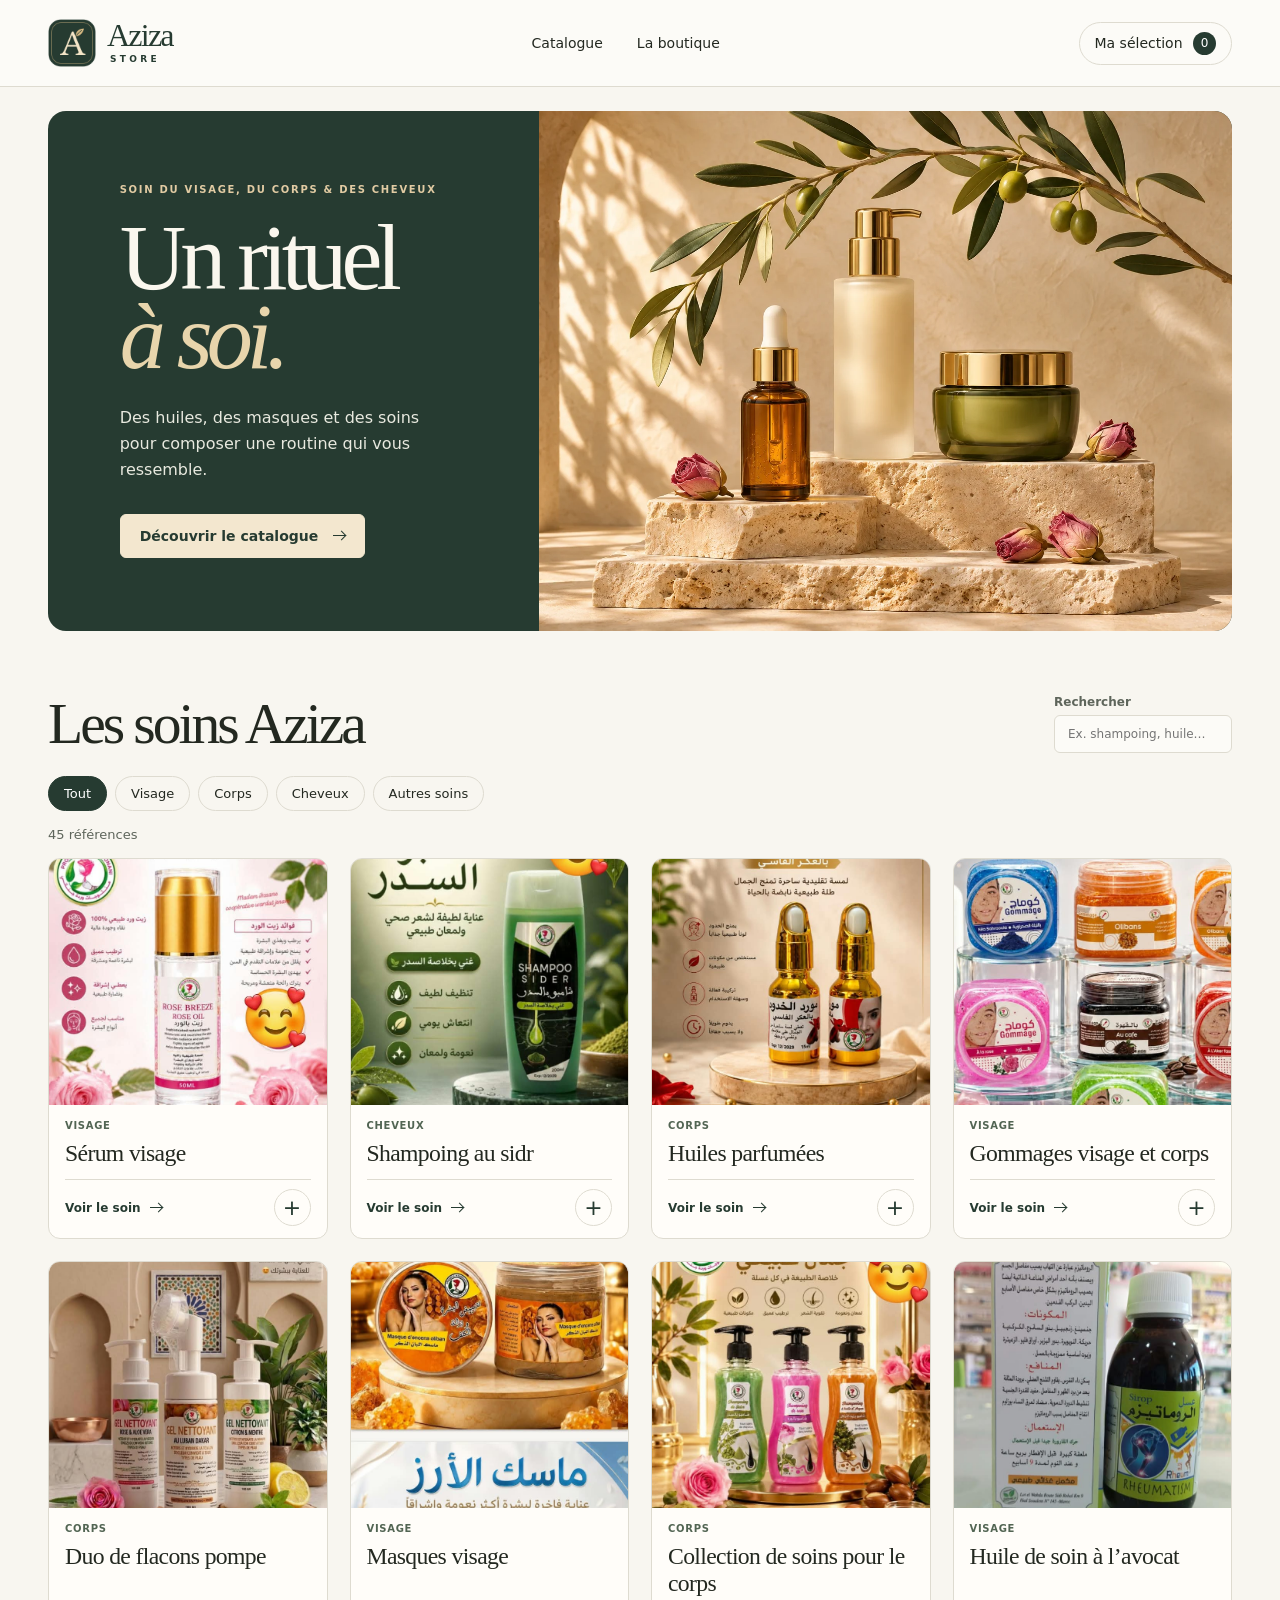
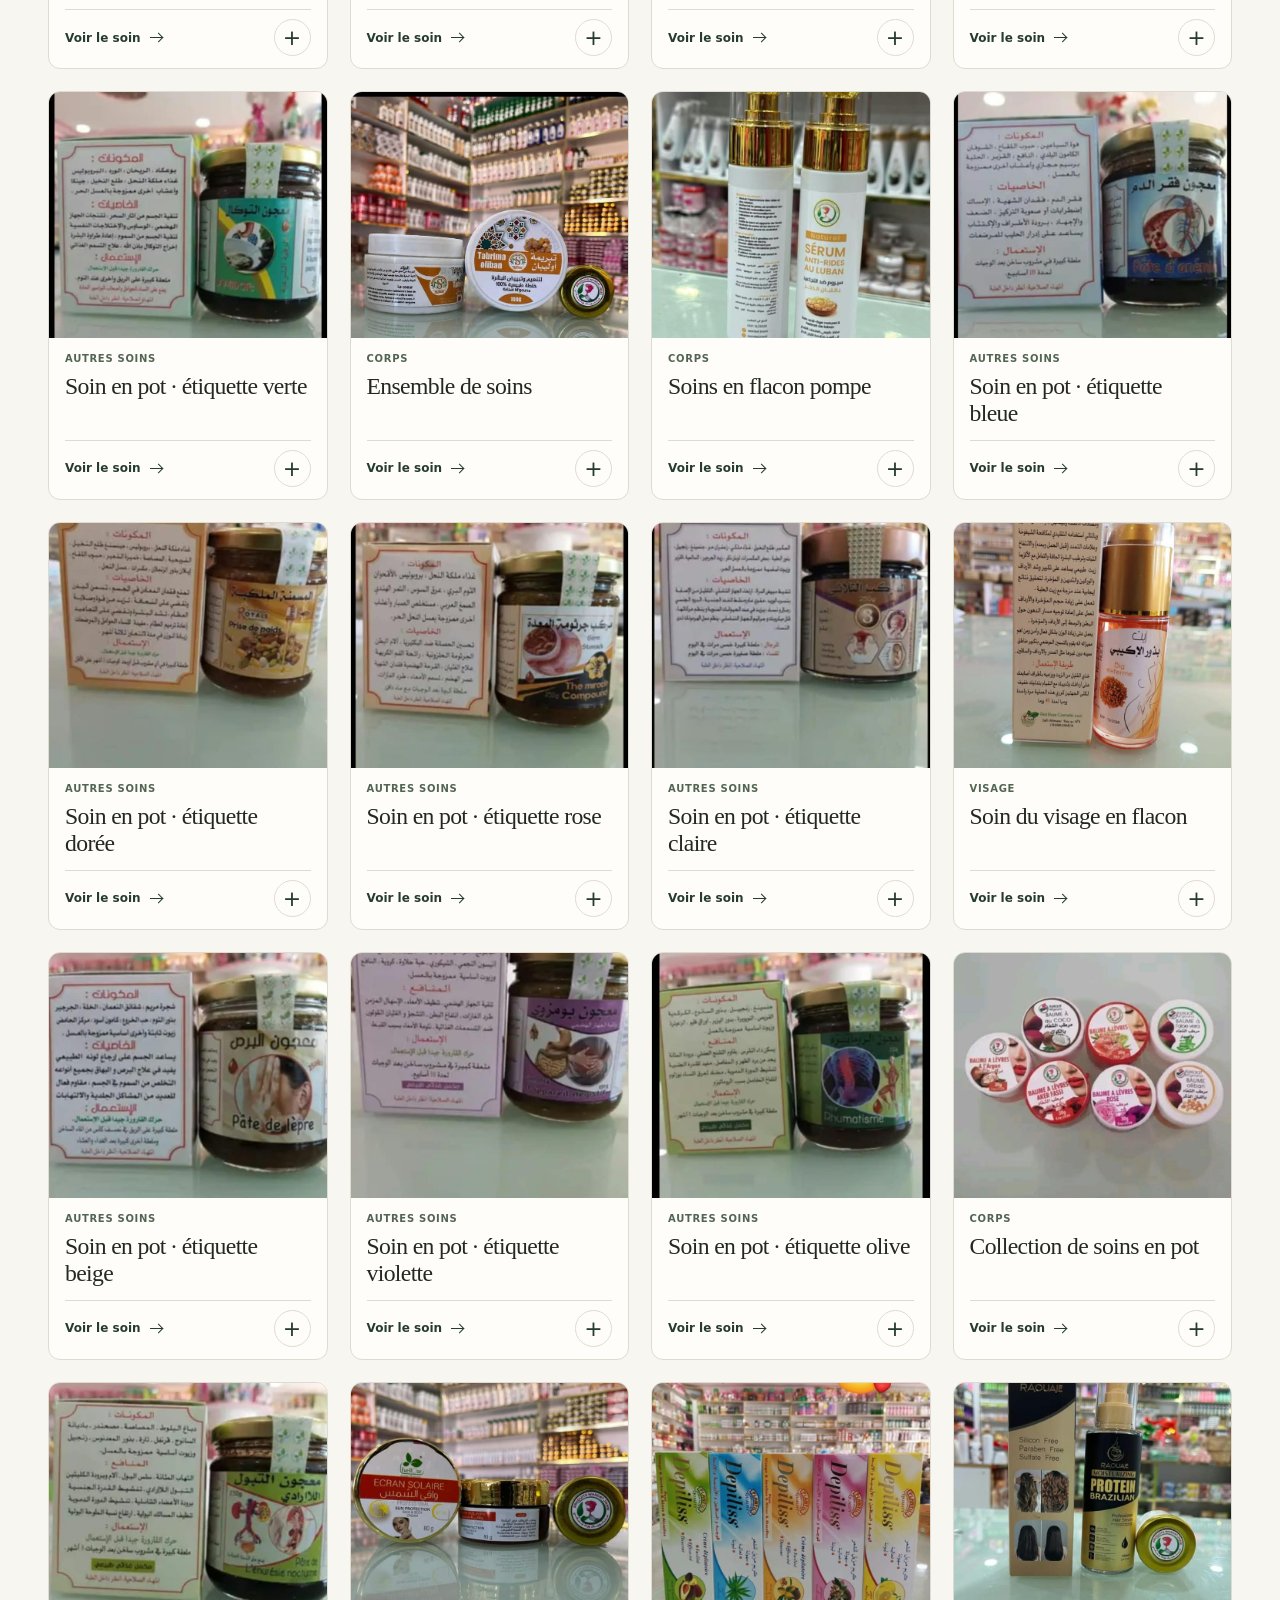
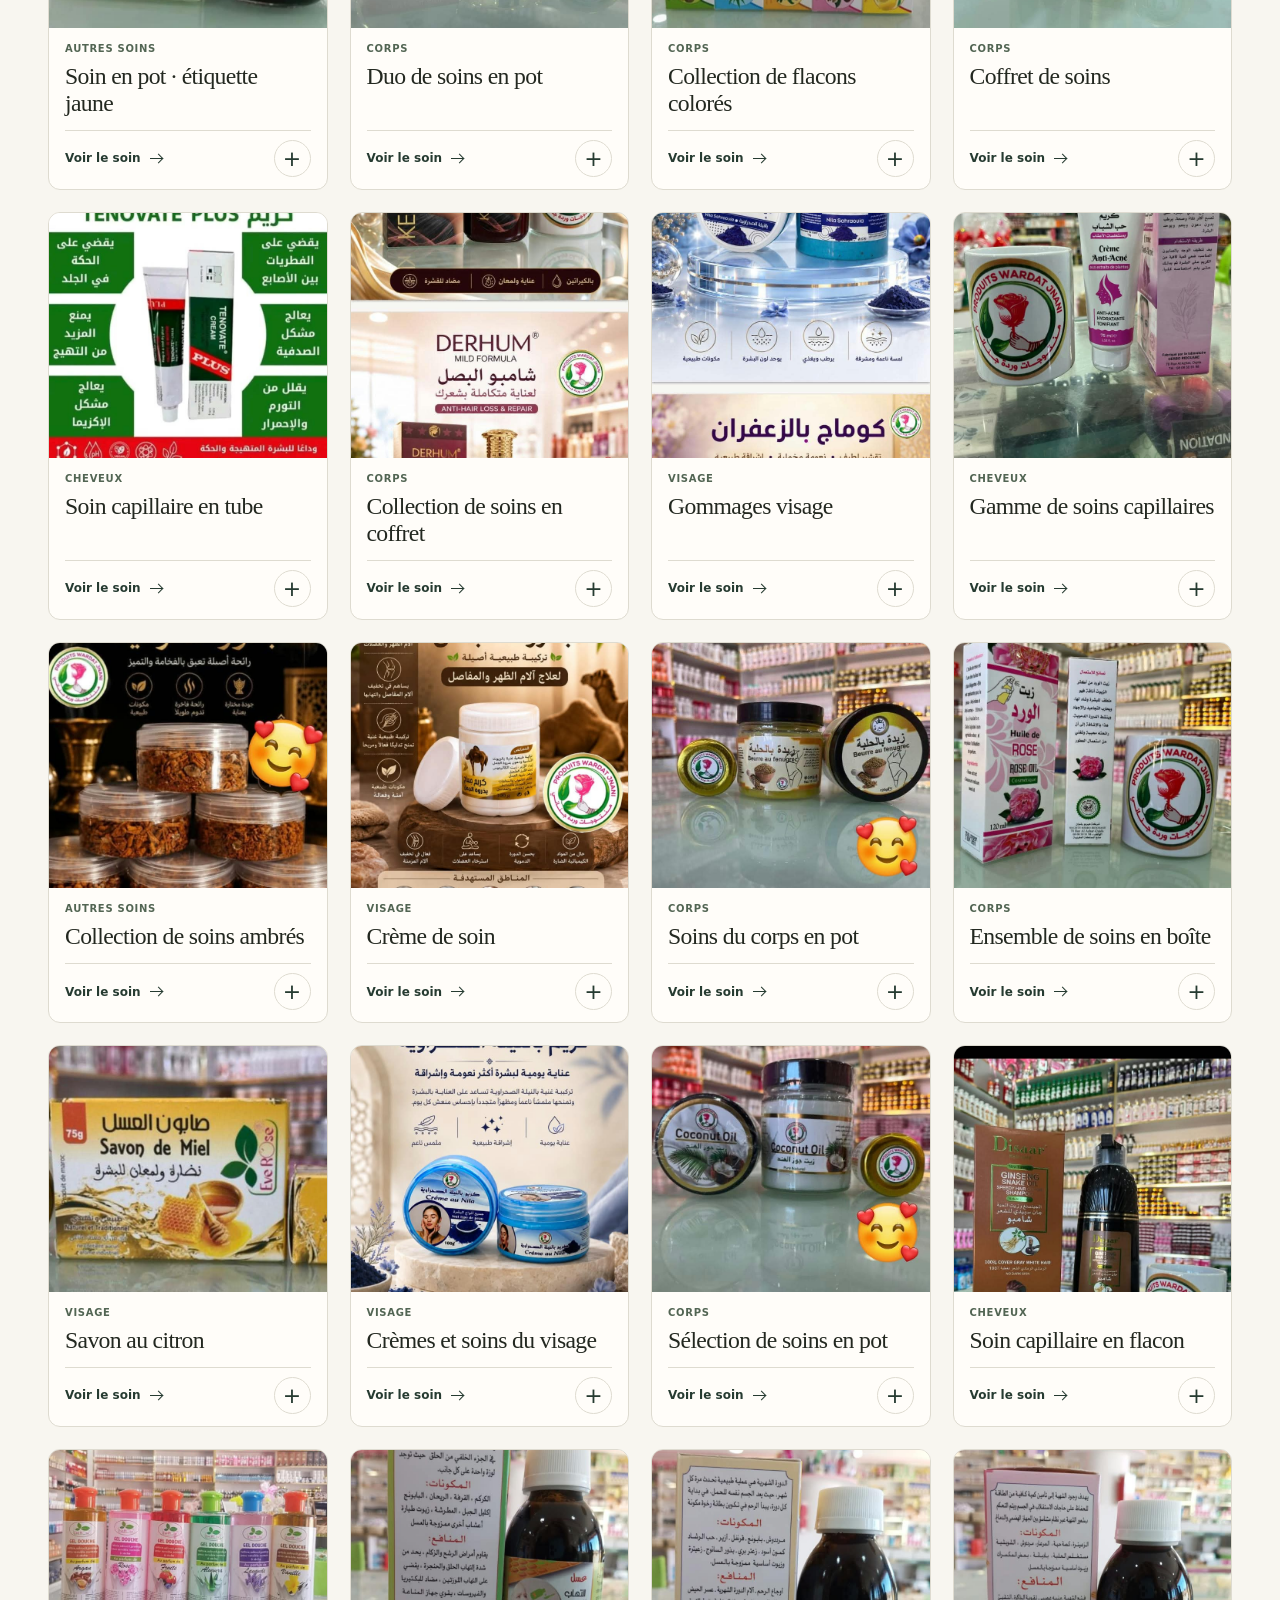
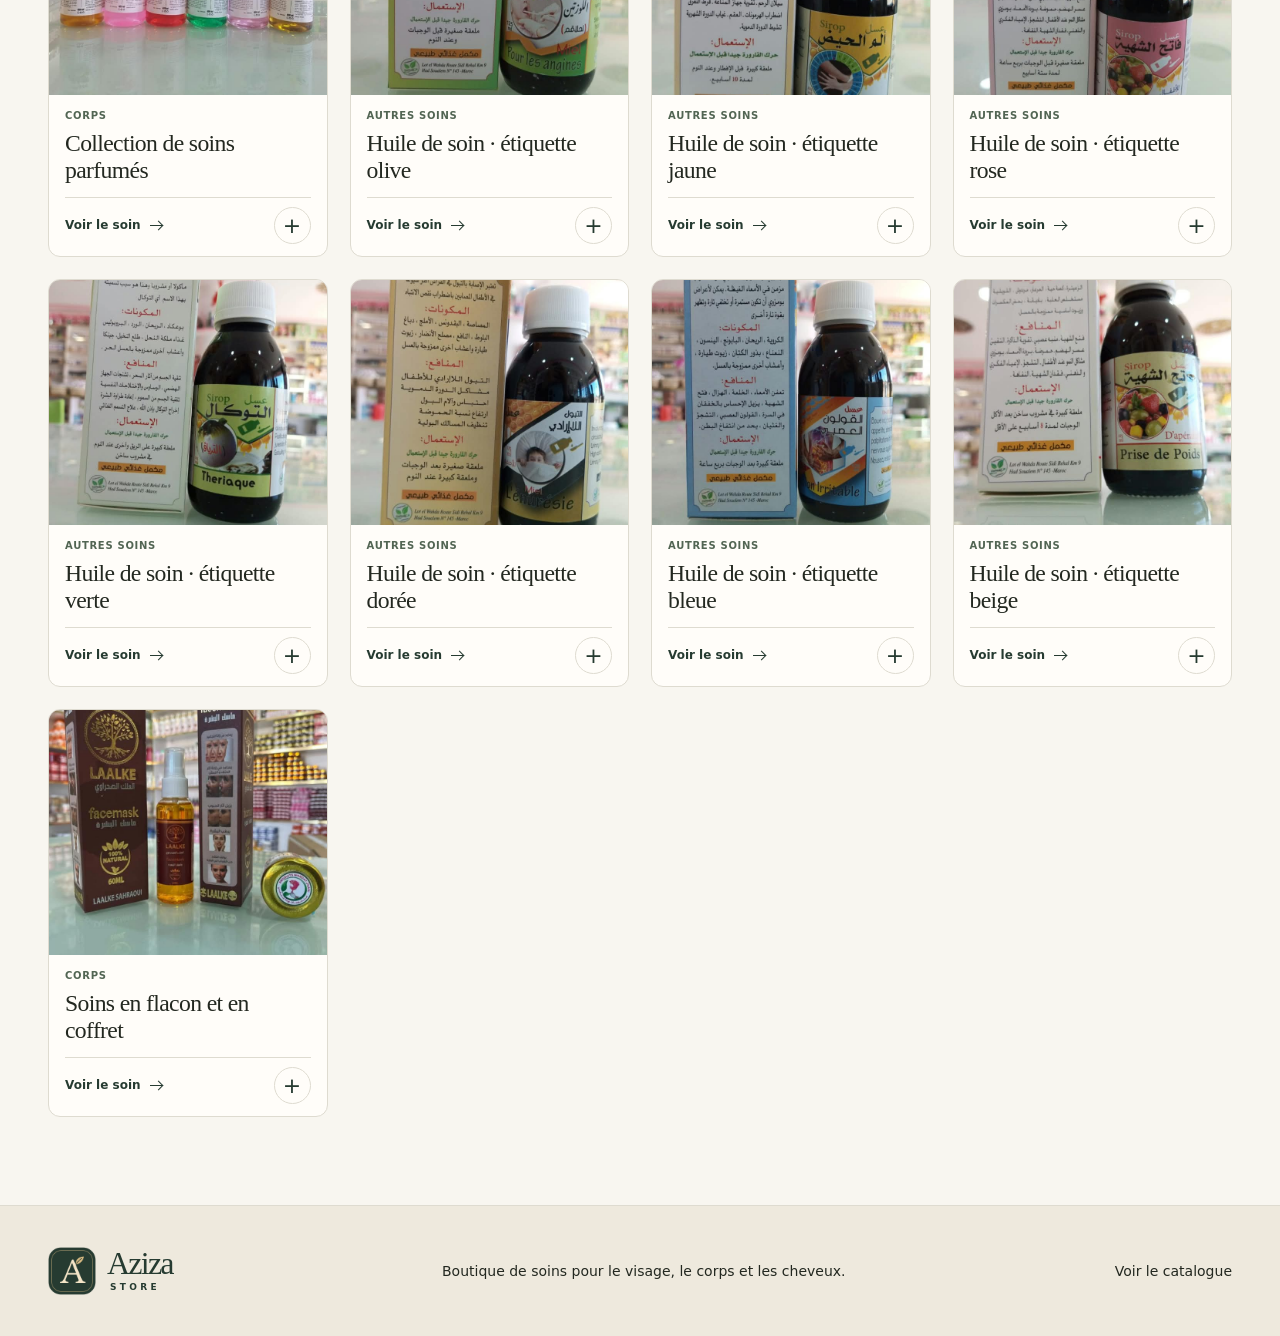
==== index.html @ 3b70abcd "Refine Aziza Store branding and product cards" ====
<!doctype html>
<html lang="fr">
<head>
  <meta charset="utf-8">
  <meta name="viewport" content="width=device-width, initial-scale=1">
  <meta name="description" content="Découvrez le catalogue de soins du visage, du corps et des cheveux d’Aziza Store.">
  <title>Aziza Store — Soins & beauté</title>
  <link rel="icon" href="images/aziza-mark.png">
  <link rel="stylesheet" href="style.css">
  <script type="module" src="store.js"></script>
</head>
<body>
  <header class="header">
    <div class="wrap header-inner">
      <a class="brand" href="#" aria-label="Aziza Store, accueil"><img class="mark" src="images/aziza-mark.png" alt="" width="48" height="48"><span class="wordmark">Aziza<small>STORE</small></span></a>
      <nav aria-label="Navigation principale"><a href="#catalogue">Catalogue</a><a href="#boutique">La boutique</a></nav>
      <button class="selection" id="open-selection" aria-haspopup="dialog">Ma sélection <span id="count">0</span></button>
    </div>
  </header>
  <main>
    <section class="hero wrap" aria-labelledby="hero-title">
      <div class="hero-copy">
        <p class="eyebrow">SOIN DU VISAGE, DU CORPS & DES CHEVEUX</p>
        <h1 id="hero-title">Un rituel<br><em>à soi.</em></h1>
        <p>Des huiles, des masques et des soins pour composer une routine qui vous ressemble.</p>
        <a class="button" href="#catalogue">Découvrir le catalogue <span class="arrow" aria-hidden="true"></span></a>
      </div>
      <img class="hero-image" src="images/hero.webp" alt="Flacons de soin sur de la pierre claire, branche d’olivier et roses séchées" width="1536" height="1024" fetchpriority="high">
    </section>

    <section class="catalogue wrap" id="catalogue" aria-labelledby="catalogue-title">
      <div class="section-heading">
        <h2 id="catalogue-title">Les soins Aziza</h2>
        <label class="search">Rechercher<input type="search" id="search" placeholder="Ex. shampoing, huile…"></label>
      </div>
      <div class="filters" id="filters" role="group" aria-label="Catégories du catalogue"></div>
      <p id="result-count" class="result-count" aria-live="polite"></p>
      <div id="products" class="grid"></div>
    </section>
  </main>
  <footer id="boutique"><div class="wrap footer-inner"><a class="brand" href="#"><img class="mark" src="images/aziza-mark.png" alt="" width="48" height="48"><span class="wordmark">Aziza<small>STORE</small></span></a><p>Boutique de soins pour le visage, le corps et les cheveux.</p><a href="#catalogue">Voir le catalogue</a></div></footer>
  <dialog id="dialog" aria-labelledby="dialog-title">
    <div class="dialog-header"><h2 id="dialog-title"></h2><form method="dialog"><button class="close" aria-label="Fermer">×</button></form></div>
    <div id="dialog-body"></div>
  </dialog>
</body>
</html>
---- style.css ----
:root {
  color-scheme: light;
  --ink: #232820;
  --forest: #263b31;
  --olive: #526553;
  --paper: #f8f6f0;
  --sand: #eee9dd;
  --line: #dedbd0;
  --muted: #5e655b;
  --serif: Georgia, "Times New Roman", serif;
}
* { box-sizing: border-box; }
body { margin: 0; background: var(--paper); color: var(--ink); font-family: system-ui, sans-serif; }
button, input { font: inherit; }
button { cursor: pointer; }
a { color: inherit; text-decoration: none; }
.wrap { width: min(1320px, calc(100% - 96px)); margin-inline: auto; }
.header { background: #fcfbf7; border-bottom: 1px solid var(--line); }
.header-inner { height: 86px; display: flex; align-items: center; justify-content: space-between; gap: 18px; }
.brand { display: inline-flex; align-items: center; gap: 11px; width: max-content; color: var(--forest); }
.mark { display: block; flex: none; }
.wordmark { font: 400 32px/.83 var(--serif); letter-spacing: -.055em; }
.wordmark small { display: block; font: 700 9px/1 system-ui, sans-serif; letter-spacing: .37em; margin: 7px 0 0 3px; }
nav { display: flex; gap: 34px; font-size: 14px; }
nav a:hover, footer a:hover { text-decoration: underline; text-underline-offset: 4px; }
.selection, .filters button, .close {
  border: 1px solid var(--line);
  background: transparent;
  color: inherit;
  border-radius: 99px;
  padding: 9px 15px;
}
.selection { font-size: 14px; white-space: nowrap; }
.selection span {
  display: inline-grid;
  place-items: center;
  margin-left: 6px;
  width: 23px;
  height: 23px;
  border-radius: 50%;
  background: var(--forest);
  color: white;
  font-size: 12px;
}
.hero {
  margin-top: 24px;
  min-height: 520px;
  display: grid;
  grid-template-columns: .83fr 1.17fr;
  border-radius: 18px;
  overflow: hidden;
  background: var(--forest);
  color: #faf7ee;
}
.hero-copy { padding: clamp(34px, 5.6vw, 85px); align-self: center; }
.eyebrow { font-size: 10px; letter-spacing: .17em; font-weight: 700; color: #e1cba3; margin: 0 0 24px; }
h1, h2, h3 { font-family: var(--serif); font-weight: 400; margin: 0; }
h1 { font-size: clamp(60px, 7.2vw, 113px); line-height: .86; letter-spacing: -.065em; }
h1 em { color: #e8d5ac; font-weight: 400; }
.hero-copy > p:not(.eyebrow) { color: #e8e9df; line-height: 1.65; max-width: 330px; margin: 27px 0 30px; }
.hero-image { display: block; width: 100%; height: 100%; min-height: 0; object-fit: cover; }
.button {
  display: inline-flex;
  align-items: center;
  justify-content: center;
  gap: 15px;
  border: 1px solid var(--forest);
  background: var(--forest);
  color: white;
  padding: 13px 19px;
  border-radius: 6px;
  font-size: 14px;
}
.hero .button { background: #f3e7cf; color: var(--forest); border-color: #f3e7cf; font-weight: 650; }
.hero .button:hover { background: #e8d5ac; }
.button:hover, .filters button[aria-pressed=true]:hover { background: #182c23; }
.arrow { display: inline-block; width: 12px; height: 1px; position: relative; background: currentColor; flex: none; }
.arrow::after { content: ""; position: absolute; right: 0; top: -3px; width: 6px; height: 6px; border-top: 1px solid; border-right: 1px solid; transform: rotate(45deg); }
.catalogue { padding-block: 64px 88px; }
.section-heading { display: flex; justify-content: space-between; align-items: end; gap: 22px; }
h2 { font-size: clamp(38px, 4.5vw, 65px); letter-spacing: -.053em; line-height: 1; }
.search { display: grid; gap: 6px; font-size: 12px; color: var(--muted); font-weight: 650; }
.search input { padding: 11px 13px; background: #fcfbf7; color: var(--ink); border: 1px solid var(--line); border-radius: 6px; width: min(260px, 100%); font-weight: 400; }
.filters { display: flex; flex-wrap: wrap; gap: 8px; margin-top: 23px; }
.filters button { font-size: 13px; }
.filters button:hover { border-color: var(--olive); }
.filters button[aria-pressed=true] { color: white; background: var(--forest); border-color: var(--forest); }
.result-count { font-size: 13px; color: var(--muted); margin: 16px 0; }
.grid { display: grid; grid-template-columns: repeat(4, minmax(0, 1fr)); gap: 22px; }
.card {
  display: flex;
  flex-direction: column;
  min-width: 0;
  background: #fffdf9;
  border: 1px solid var(--line);
  border-radius: 12px;
  overflow: hidden;
  transition: border-color .2s, box-shadow .2s;
}
.card:hover, .card:focus-within { border-color: #aab09f; box-shadow: 0 7px 20px #263b310d; }
.photo { display: block; width: 100%; padding: 0; border: 0; background: var(--sand); overflow: hidden; aspect-ratio: 1.13; }
.photo:focus-visible { outline-offset: -4px; }
.photo img { width: 100%; height: 100%; display: block; object-fit: cover; transition: transform .25s; }
.photo:hover img { transform: scale(1.045); }
.card-copy { display: flex; flex: 1; flex-direction: column; align-items: start; gap: 9px; padding: 15px 16px 12px; }
.card-category { font-size: 10px; color: var(--olive); font-weight: 700; letter-spacing: .07em; text-transform: uppercase; margin: 0; }
.card-copy h3 { font-size: clamp(18px, 1.85vw, 26px); line-height: 1.13; letter-spacing: -.027em; margin-bottom: 4px; }
.card-actions { display: flex; justify-content: space-between; align-items: center; gap: 5px; width: 100%; margin-top: auto; padding-top: 9px; border-top: 1px solid var(--line); }
.details { display: inline-flex; align-items: center; gap: 9px; padding: 7px 0; border: 0; background: none; color: var(--forest); font-size: 12px; font-weight: 650; }
.details:hover { text-decoration: underline; text-underline-offset: 3px; }
.add { width: 37px; height: 37px; flex: none; border-radius: 50%; border: 1px solid var(--line); background: transparent; color: var(--forest); font-size: 22px; }
.add:hover { border-color: var(--forest); }
.add[aria-pressed=true] { background: var(--forest); color: white; }
footer { background: var(--sand); border-top: 1px solid var(--line); }
.footer-inner { display: flex; align-items: center; justify-content: space-between; gap: 24px; min-height: 130px; font-size: 14px; }
dialog { color: var(--ink); background: var(--paper); border: 1px solid var(--line); border-radius: 12px; width: min(490px, calc(100% - 32px)); max-height: 88dvh; padding: 22px; }
dialog::backdrop { background: #18251ca6; }
.dialog-header { display: flex; justify-content: space-between; align-items: start; gap: 10px; margin-bottom: 18px; }
dialog h2 { font-size: 33px; }
.close { padding: 0; width: 36px; height: 36px; font-size: 23px; }
.detail-photo { width: 100%; max-height: 55dvh; object-fit: contain; background: var(--sand); margin-bottom: 14px; }
.selection-list { padding: 0; list-style: none; }
.selection-list li { display: flex; justify-content: space-between; align-items: center; gap: 10px; padding: 10px 0; border-bottom: 1px solid var(--line); }
.selection-list button { border: 0; background: none; text-decoration: underline; color: var(--forest); }
:focus-visible { outline: 2px solid #687c60; outline-offset: 3px; }
@media (max-width: 1000px) {
  .wrap { width: calc(100% - 56px); }
  .grid { grid-template-columns: repeat(3, minmax(0, 1fr)); }
  .hero { min-height: 430px; }
}
@media (max-width: 680px) {
  .wrap { width: calc(100% - 28px); }
  .header-inner { height: 69px; }
  nav { display: none; }
  .selection { padding-inline: 10px; font-size: 12px; }
  .brand { gap: 8px; }
  .mark { width: 42px; height: 42px; }
  .wordmark { font-size: 28px; }
  .hero { min-height: 0; grid-template-columns: 1fr; margin-top: 14px; border-radius: 12px; }
  .hero-copy { padding: 31px 23px; }
  .hero-copy > p:not(.eyebrow) { margin-block: 19px; }
  .eyebrow { margin-bottom: 17px; }
  .hero-image { height: auto; aspect-ratio: 1.55; }
  .catalogue { padding-block: 37px 54px; }
  .section-heading { align-items: start; flex-direction: column; gap: 17px; }
  .search, .search input { width: 100%; }
  .grid { grid-template-columns: repeat(2, minmax(0, 1fr)); gap: 13px 10px; }
  .card-copy { padding: 10px 9px 8px; gap: 6px; }
  .card-copy h3 { font-size: 18px; }
  .card-actions { padding-top: 6px; }
  .details { gap: 5px; }
  .details .arrow { display: none; }
  .add { width: 33px; height: 33px; }
  .footer-inner { align-items: start; flex-direction: column; gap: 12px; padding-block: 26px; }
  .footer-inner p { margin: 0; }
}
@media (prefers-reduced-motion: reduce) {
  .card, .photo img { transition: none; }
}
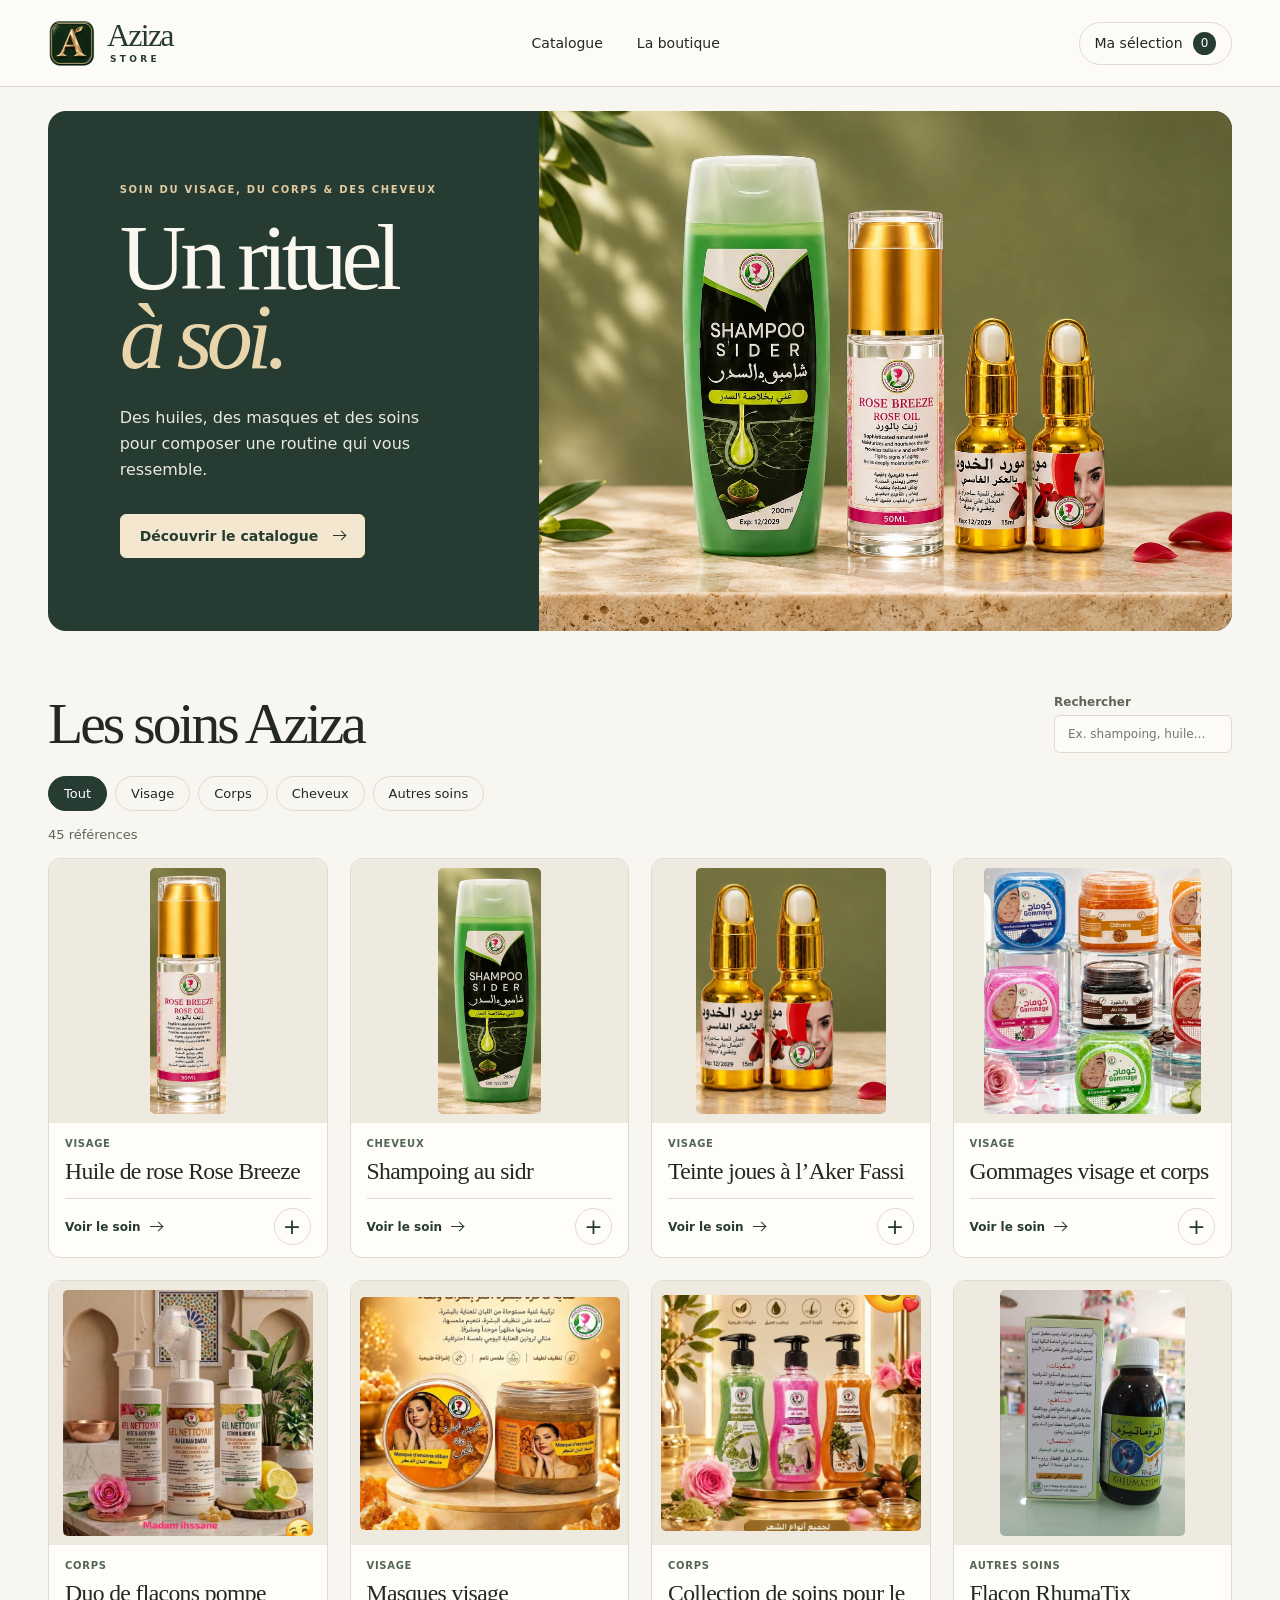
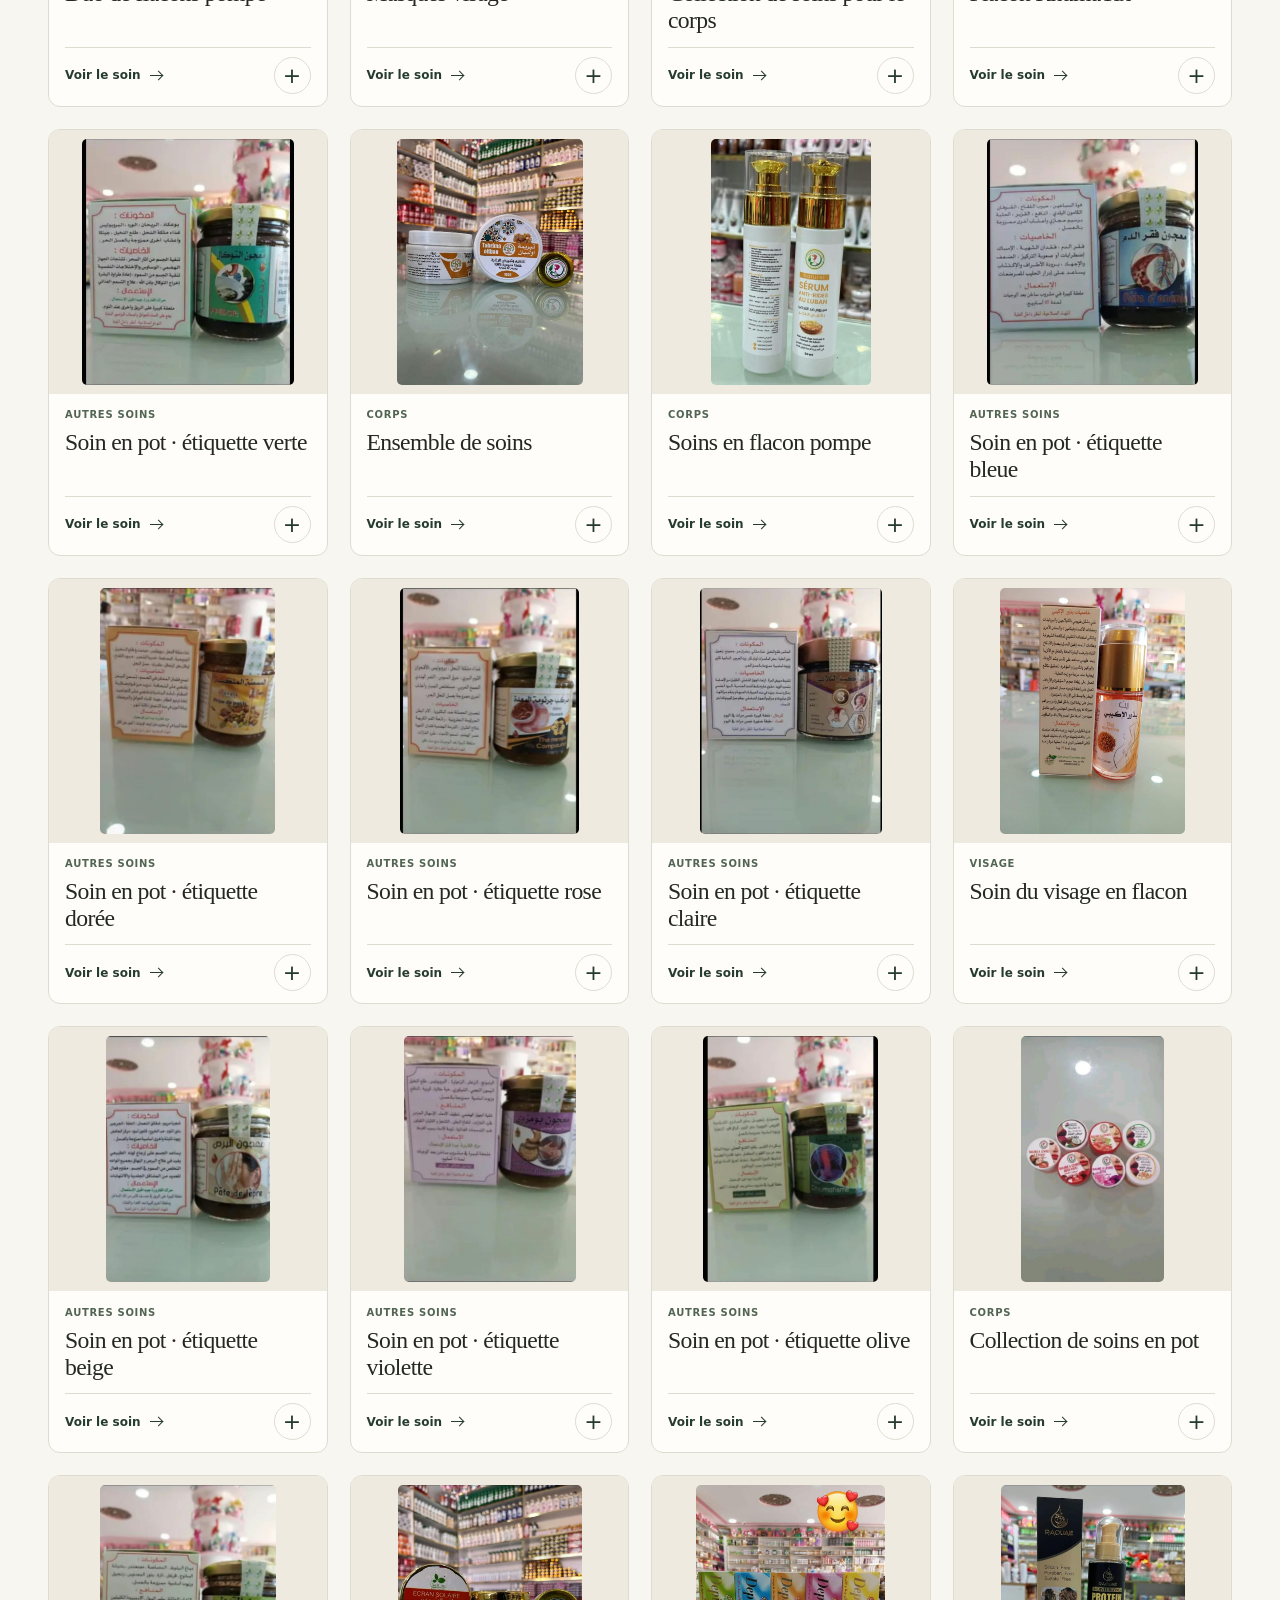
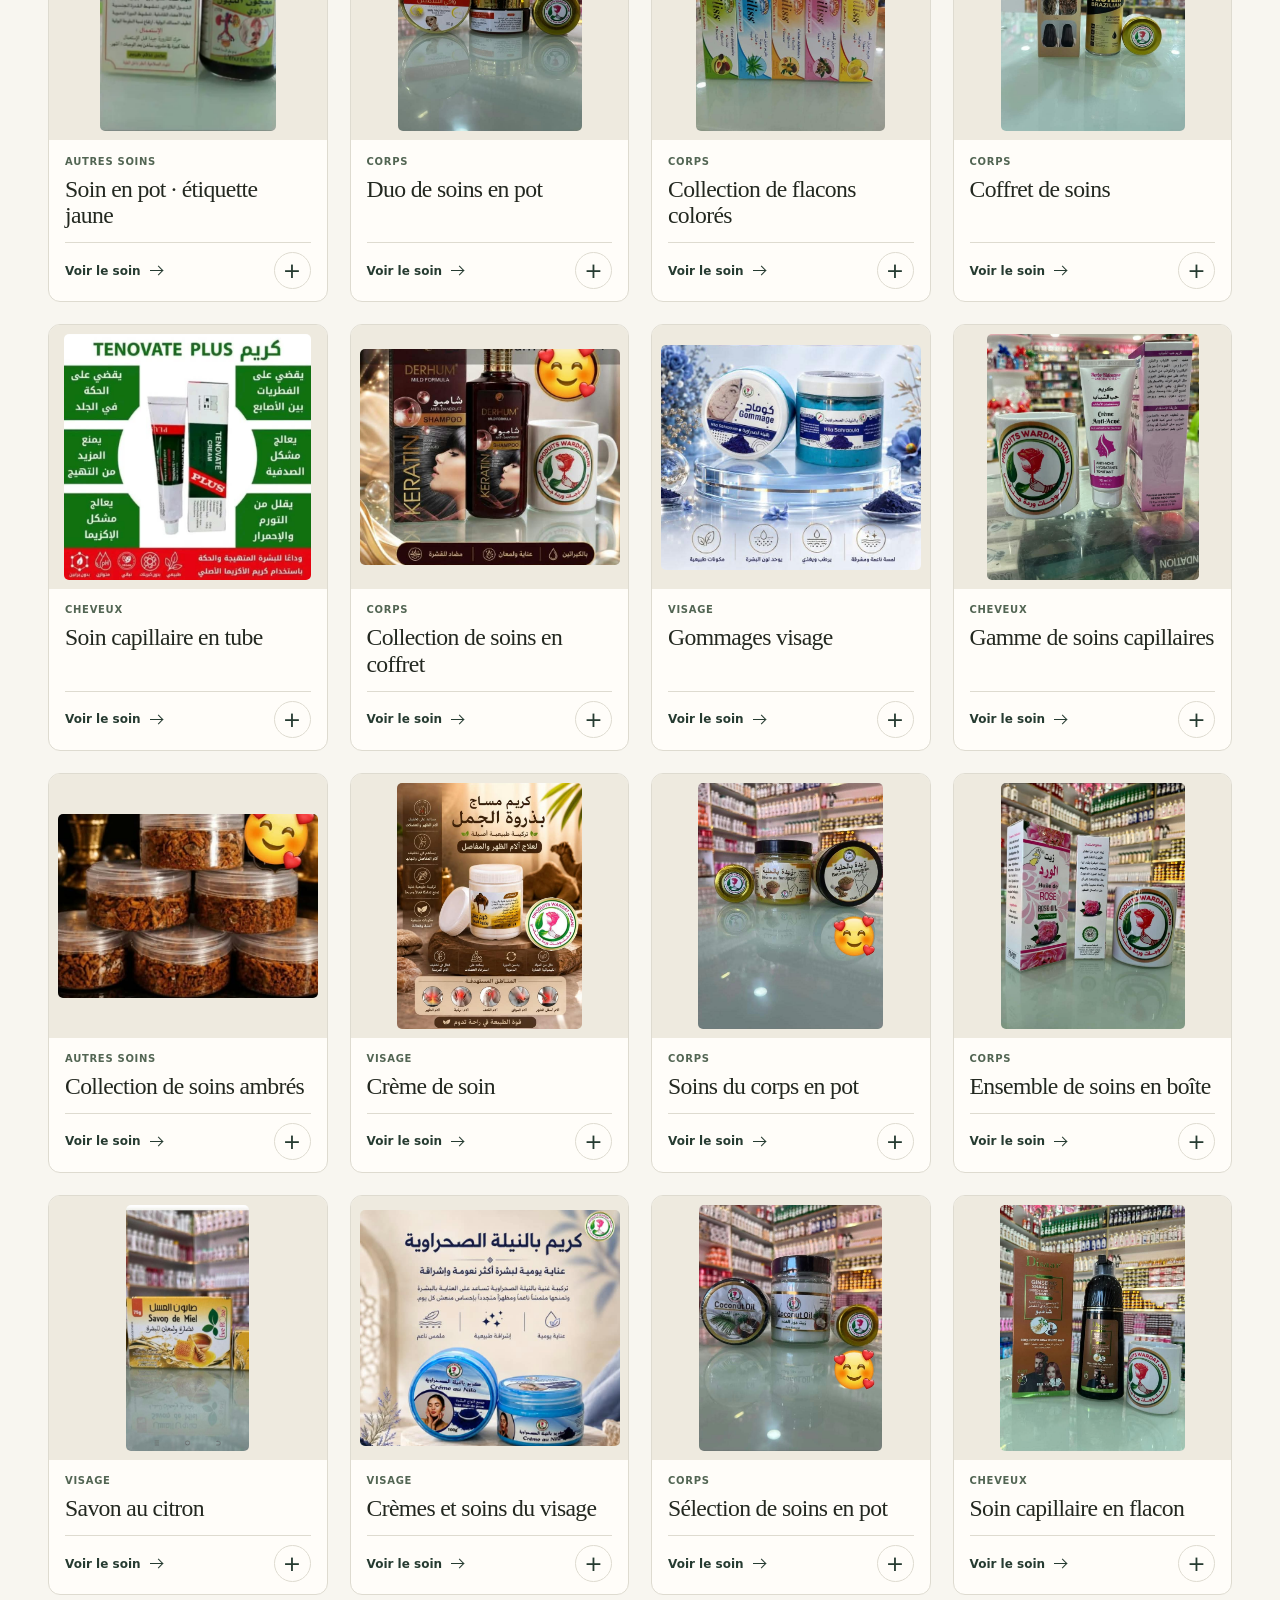
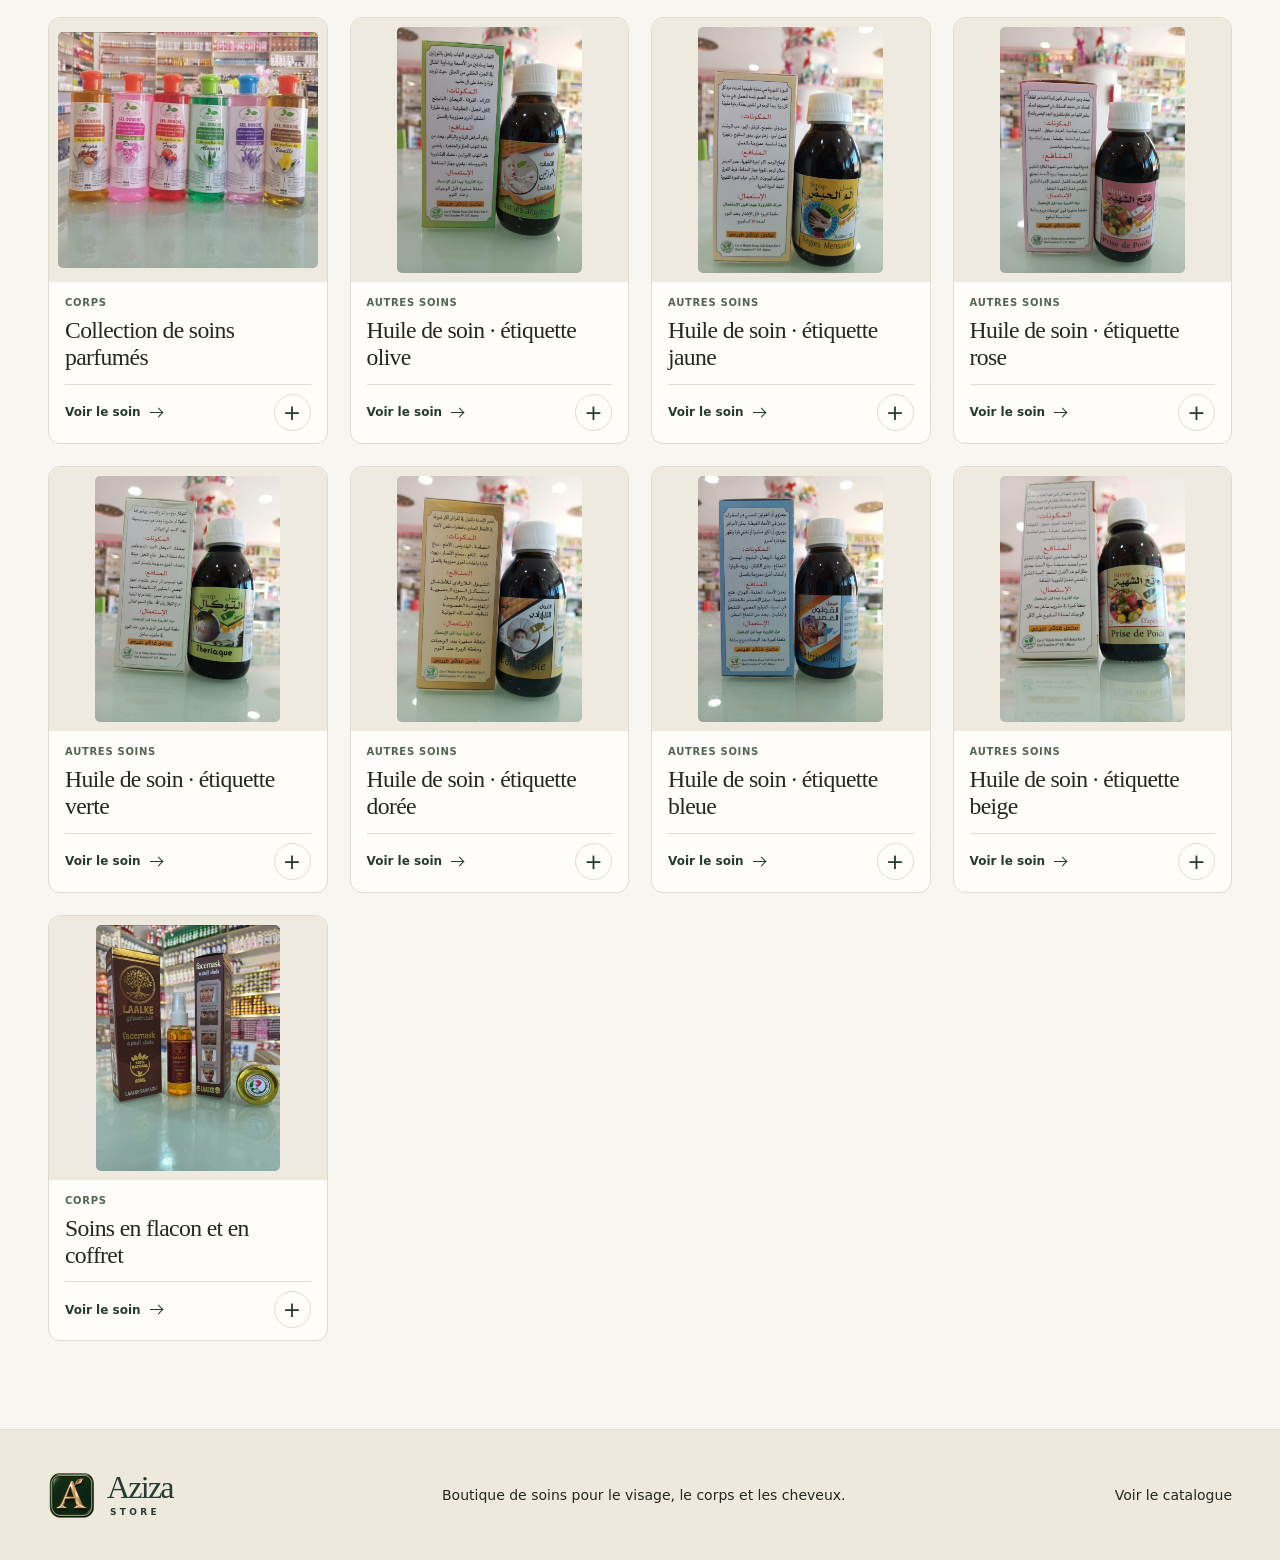
==== commit dc876252: "Show Aziza products in studio photography and remove screenshot chrome" ====
--- a/index.html
+++ b/index.html
@@ -25,7 +25,7 @@
         <p>Des huiles, des masques et des soins pour composer une routine qui vous ressemble.</p>
         <a class="button" href="#catalogue">Découvrir le catalogue <span class="arrow" aria-hidden="true"></span></a>
       </div>
-      <img class="hero-image" src="images/hero.webp" alt="Flacons de soin sur de la pierre claire, branche d’olivier et roses séchées" width="1536" height="1024" fetchpriority="high">
+      <img class="hero-image" src="images/hero.webp" alt="Shampoing au sidr, huile de rose Rose Breeze et teinte joues à l’Aker Fassi" width="1536" height="1024" fetchpriority="high">
     </section>
 
     <section class="catalogue wrap" id="catalogue" aria-labelledby="catalogue-title">
--- a/style.css
+++ b/style.css
@@ -98,10 +98,29 @@
   transition: border-color .2s, box-shadow .2s;
 }
 .card:hover, .card:focus-within { border-color: #aab09f; box-shadow: 0 7px 20px #263b310d; }
-.photo { display: block; width: 100%; padding: 0; border: 0; background: var(--sand); overflow: hidden; aspect-ratio: 1.13; }
+.photo {
+  display: grid;
+  place-items: center;
+  container-type: size;
+  width: 100%;
+  padding: 9px;
+  border: 0;
+  background: #eeeadf;
+  overflow: hidden;
+  aspect-ratio: 1.05;
+}
 .photo:focus-visible { outline-offset: -4px; }
-.photo img { width: 100%; height: 100%; display: block; object-fit: cover; transition: transform .25s; }
-.photo:hover img { transform: scale(1.045); }
+.product-frame {
+  position: relative;
+  display: block;
+  overflow: hidden;
+  width: min(100%, calc(100cqh * var(--ratio)));
+  aspect-ratio: var(--ratio);
+  border-radius: 5px;
+}
+.product-frame img { position: absolute; display: block; max-width: none; }
+.photo .product-frame { transition: transform .25s; }
+.photo:hover .product-frame { transform: scale(1.035); }
 .card-copy { display: flex; flex: 1; flex-direction: column; align-items: start; gap: 9px; padding: 15px 16px 12px; }
 .card-category { font-size: 10px; color: var(--olive); font-weight: 700; letter-spacing: .07em; text-transform: uppercase; margin: 0; }
 .card-copy h3 { font-size: clamp(18px, 1.85vw, 26px); line-height: 1.13; letter-spacing: -.027em; margin-bottom: 4px; }
@@ -118,7 +137,7 @@
 .dialog-header { display: flex; justify-content: space-between; align-items: start; gap: 10px; margin-bottom: 18px; }
 dialog h2 { font-size: 33px; }
 .close { padding: 0; width: 36px; height: 36px; font-size: 23px; }
-.detail-photo { width: 100%; max-height: 55dvh; object-fit: contain; background: var(--sand); margin-bottom: 14px; }
+.detail-photo { display: grid; place-items: center; container-type: size; height: min(52dvh, 480px); background: var(--sand); margin-bottom: 14px; border-radius: 6px; }
 .selection-list { padding: 0; list-style: none; }
 .selection-list li { display: flex; justify-content: space-between; align-items: center; gap: 10px; padding: 10px 0; border-bottom: 1px solid var(--line); }
 .selection-list button { border: 0; background: none; text-decoration: underline; color: var(--forest); }
@@ -155,5 +174,5 @@
   .footer-inner p { margin: 0; }
 }
 @media (prefers-reduced-motion: reduce) {
-  .card, .photo img { transition: none; }
+  .card, .photo .product-frame { transition: none; }
 }
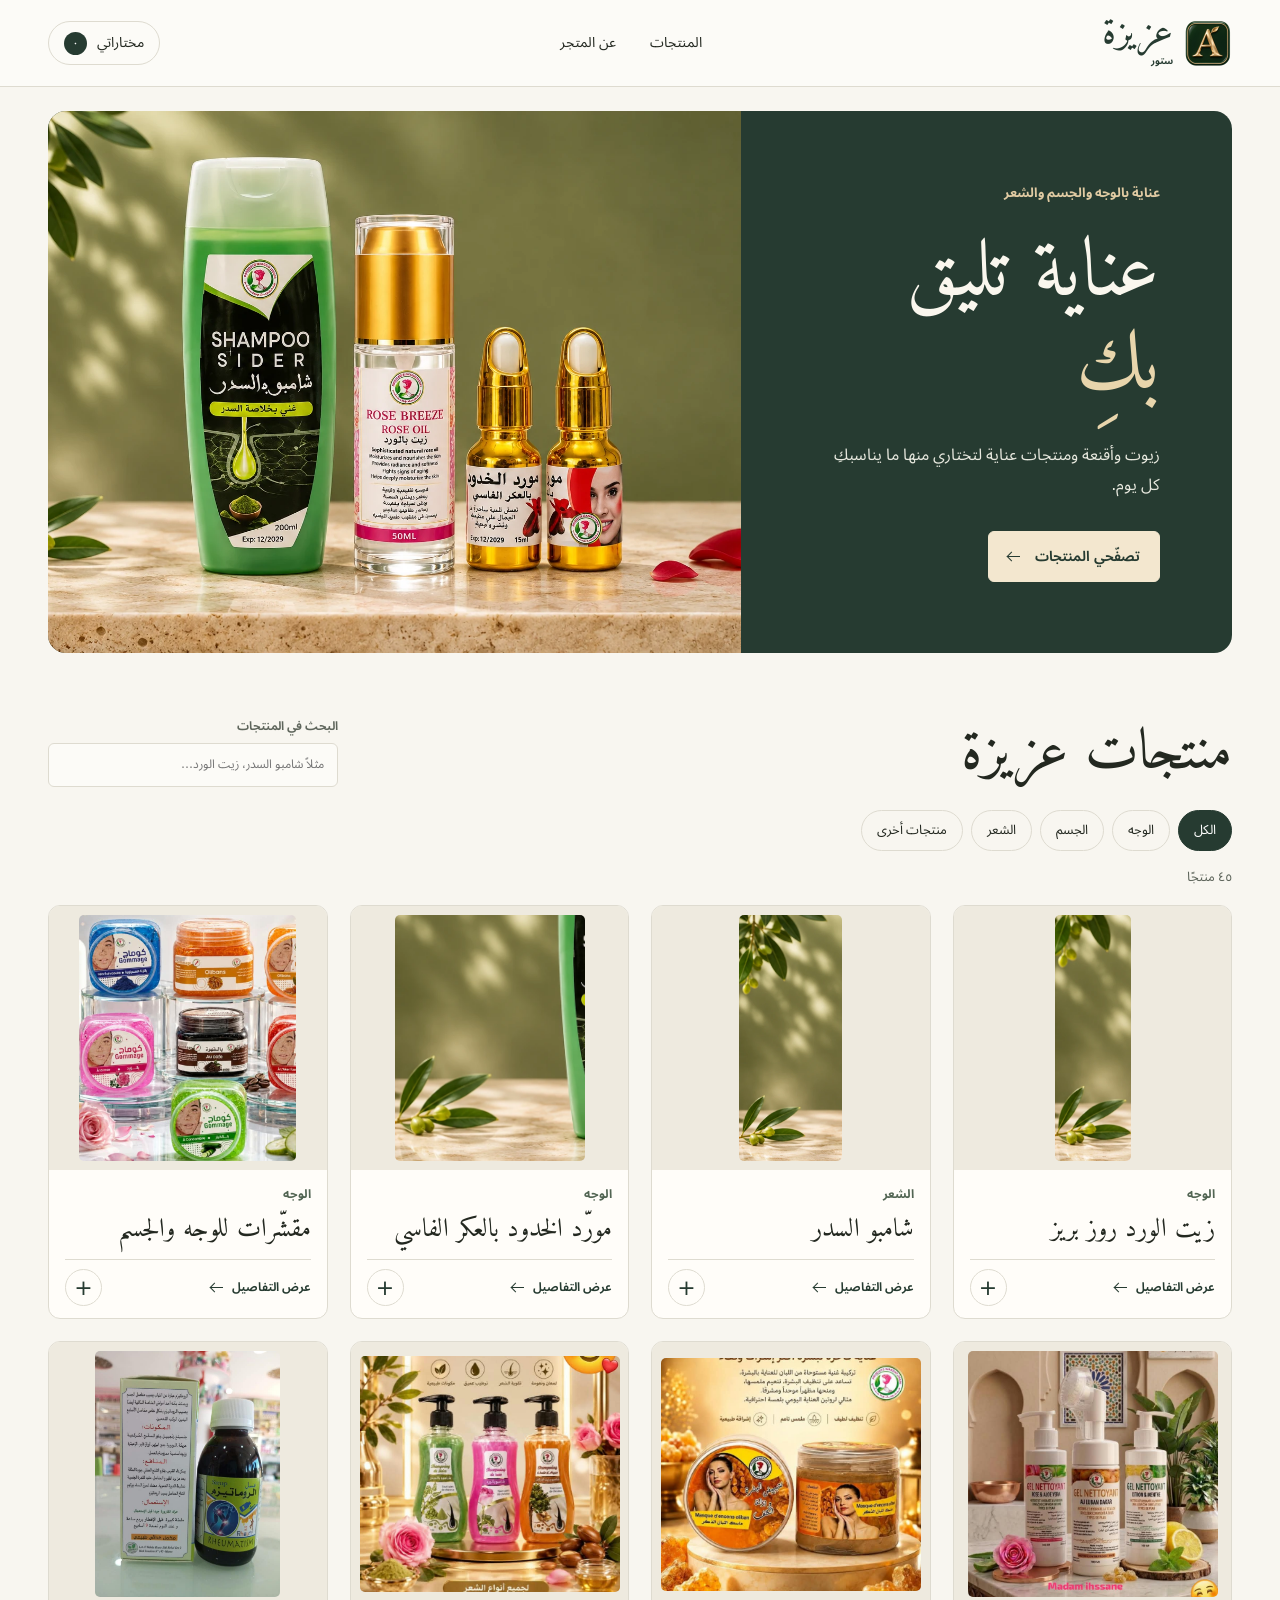
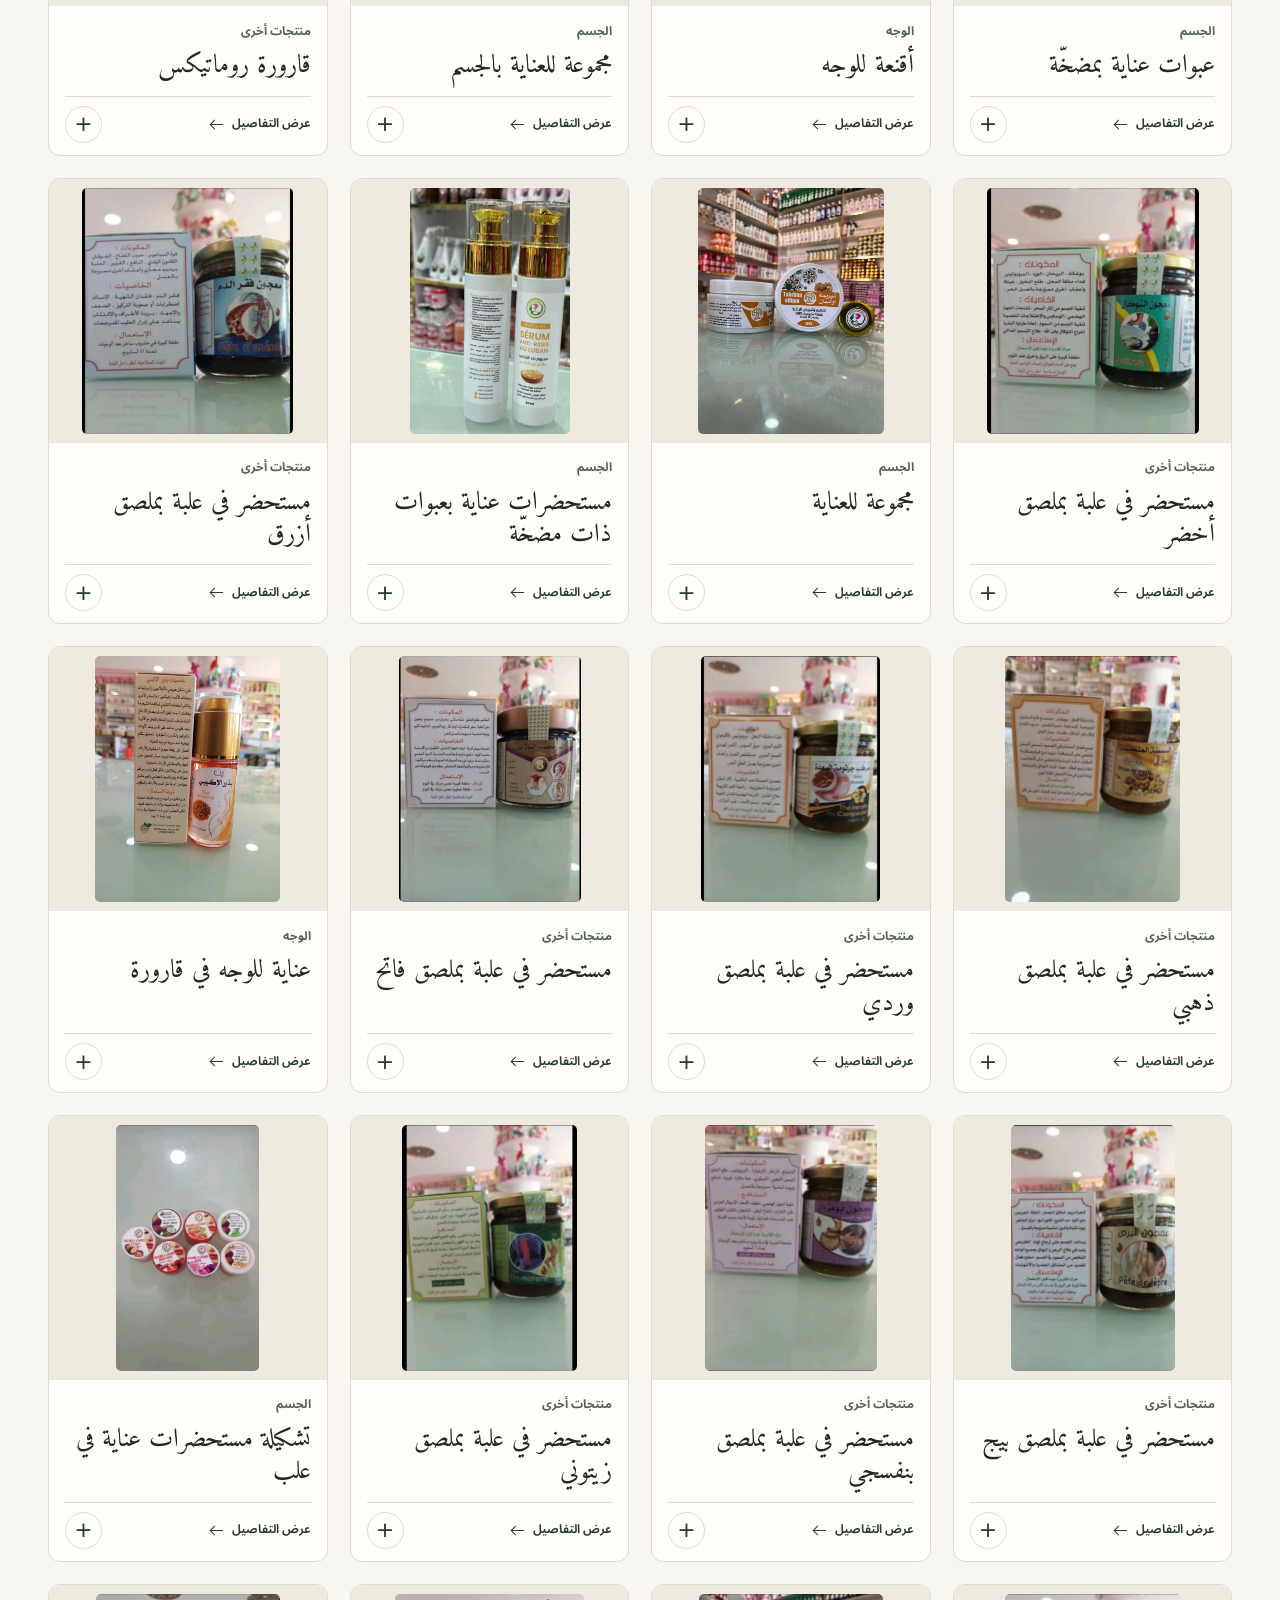
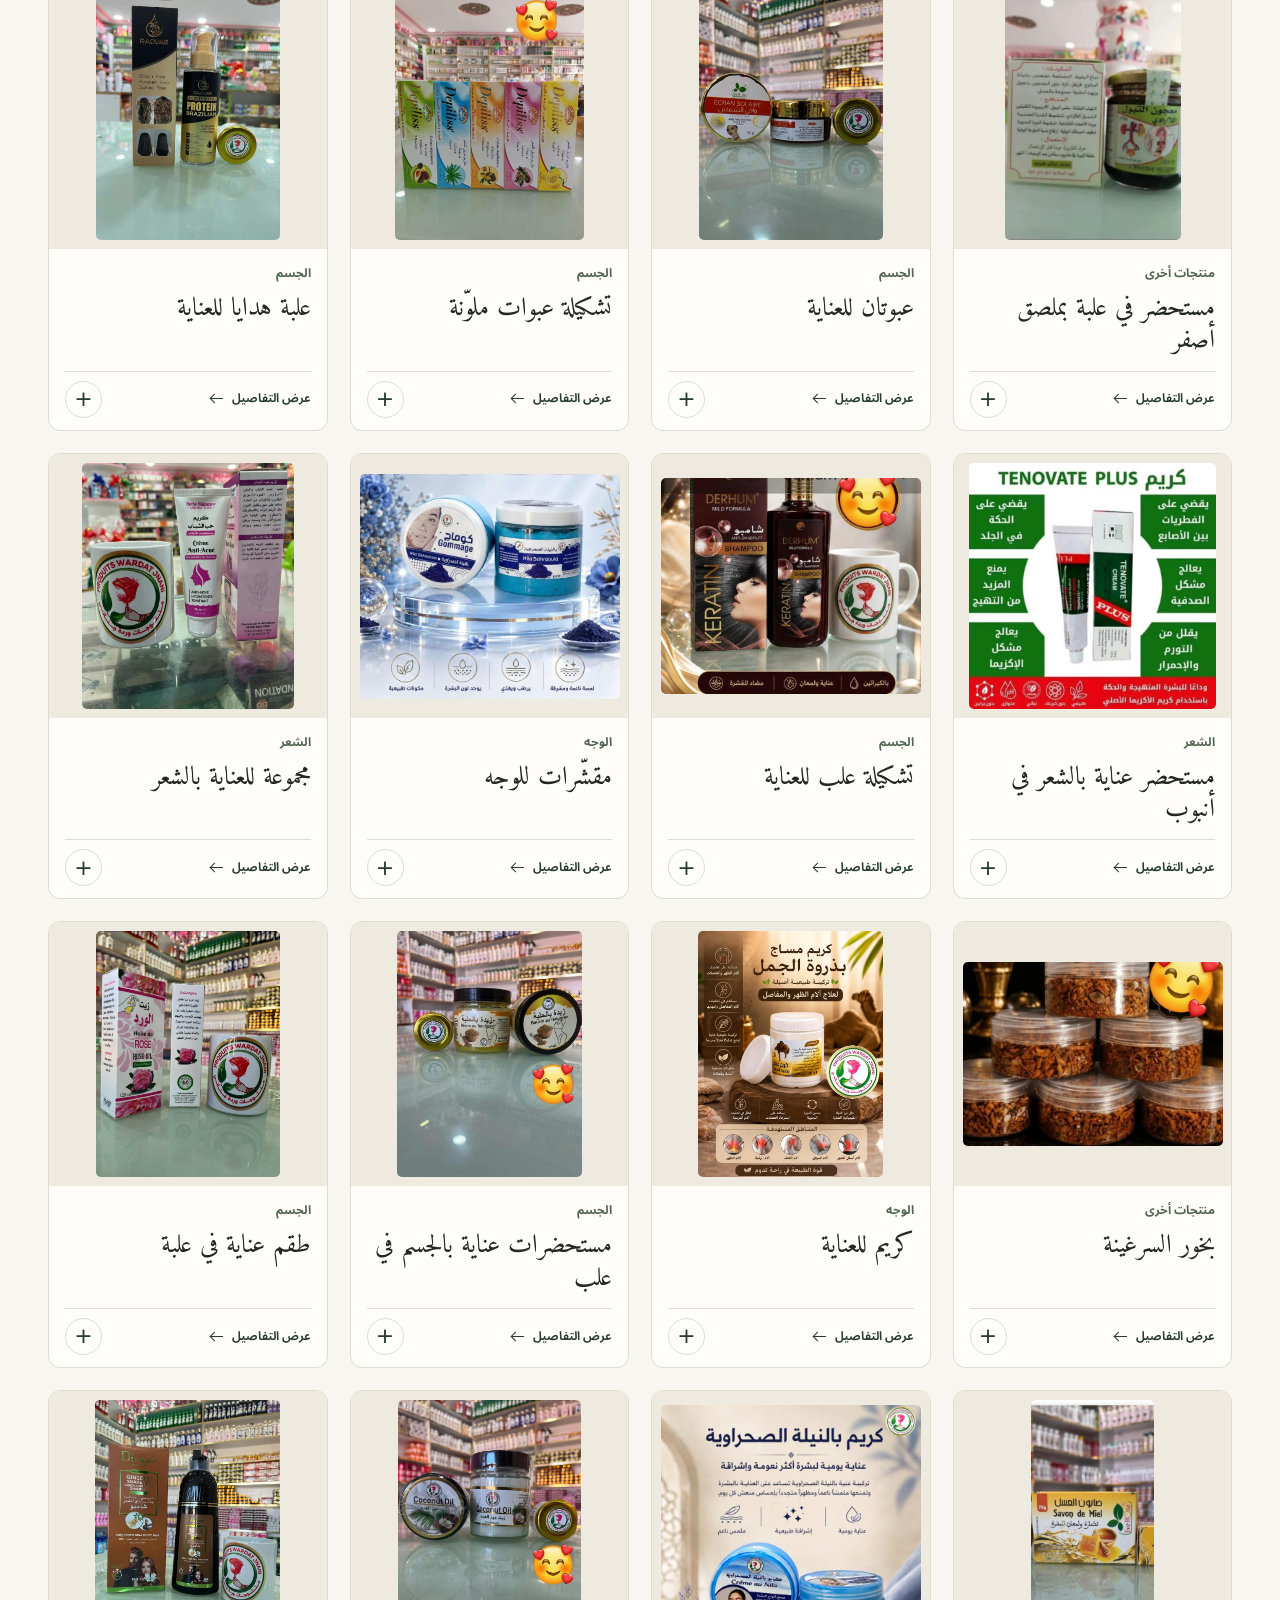
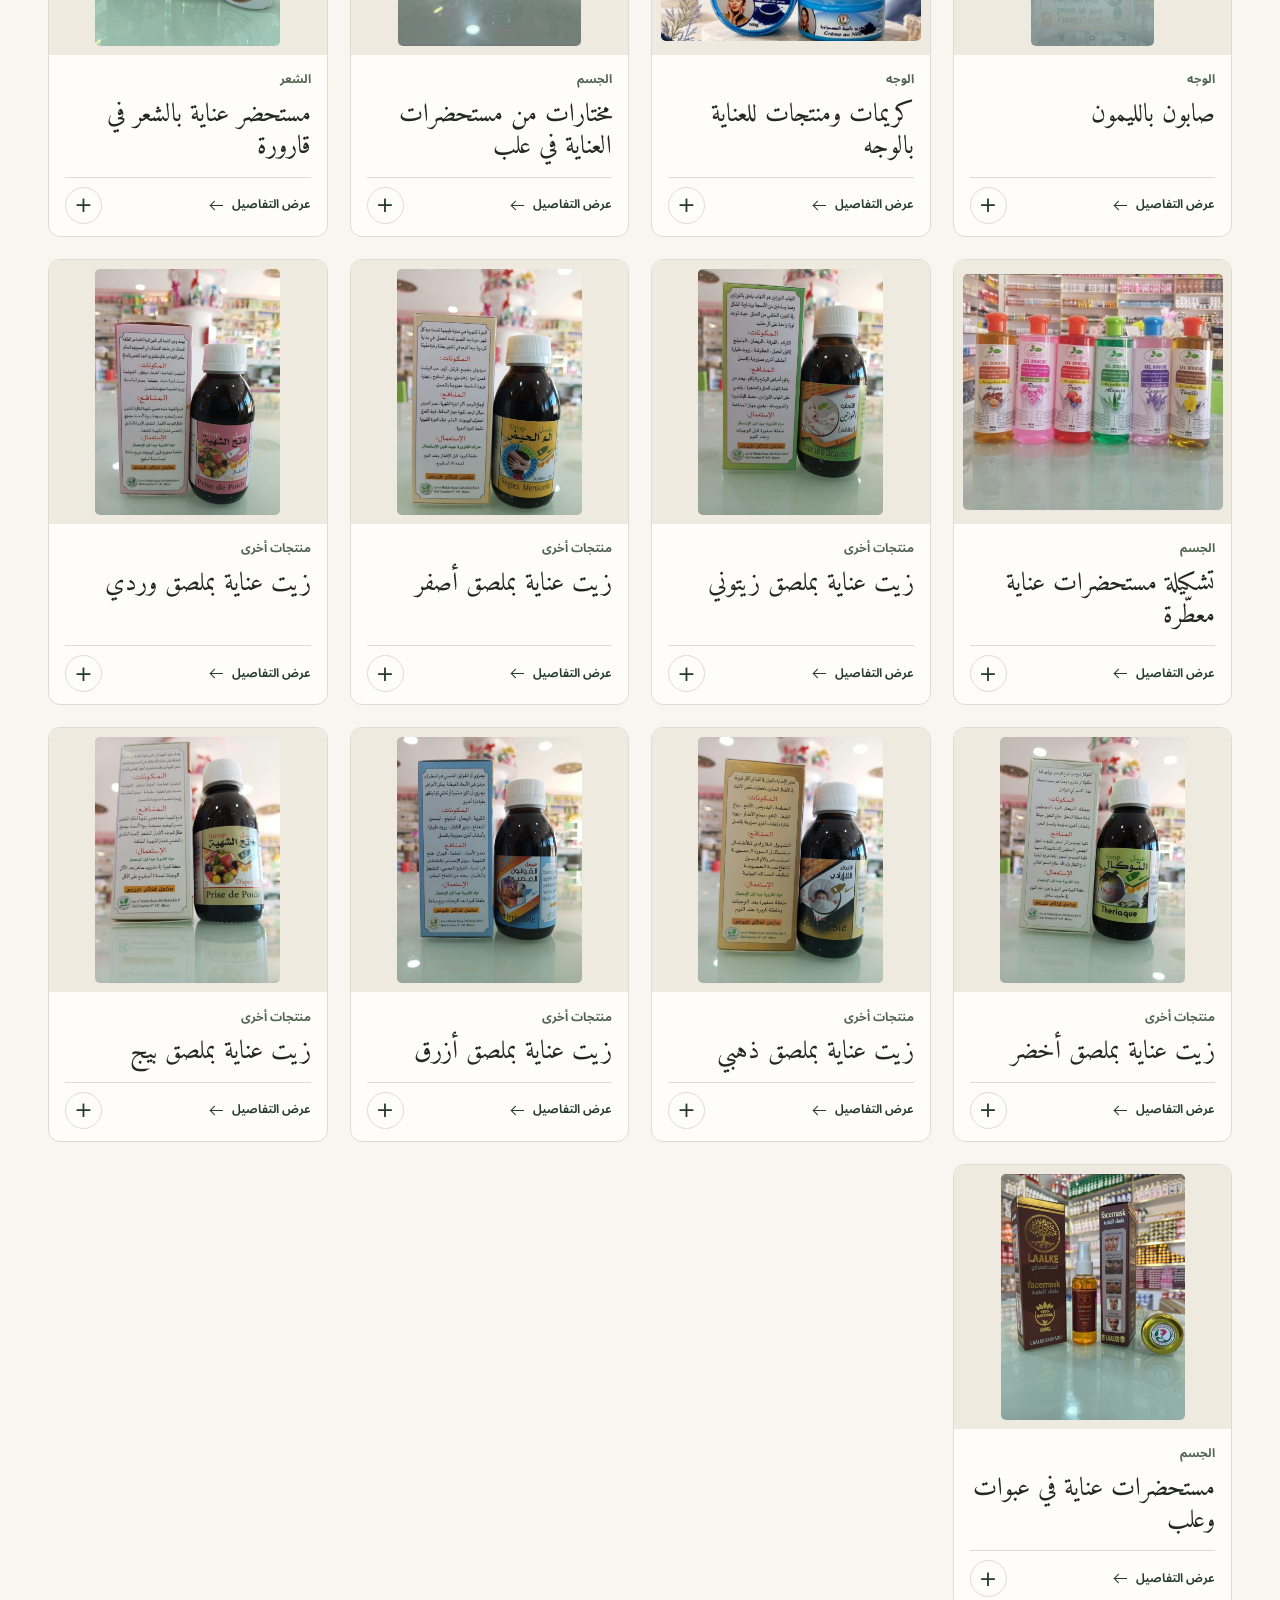
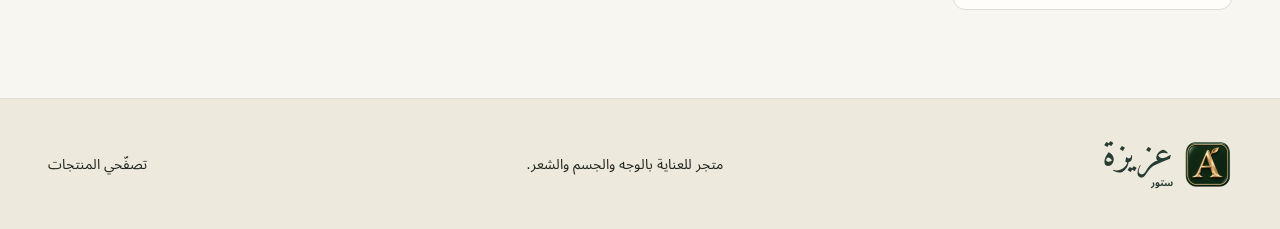
==== commit 67c10f82: "Localize Aziza Store in Arabic with Amiri typography" ====
--- a/index.html
+++ b/index.html
@@ -1,10 +1,10 @@
 <!doctype html>
-<html lang="fr">
+<html lang="ar" dir="rtl">
 <head>
   <meta charset="utf-8">
   <meta name="viewport" content="width=device-width, initial-scale=1">
-  <meta name="description" content="Découvrez le catalogue de soins du visage, du corps et des cheveux d’Aziza Store.">
-  <title>Aziza Store — Soins & beauté</title>
+  <meta name="description" content="اكتشفي مجموعة عزيزة ستور للعناية بالوجه والجسم والشعر.">
+  <title>عزيزة ستور | العناية والجمال</title>
   <link rel="icon" href="images/aziza-mark.png">
   <link rel="stylesheet" href="style.css">
   <script type="module" src="store.js"></script>
@@ -12,35 +12,41 @@
 <body>
   <header class="header">
     <div class="wrap header-inner">
-      <a class="brand" href="#" aria-label="Aziza Store, accueil"><img class="mark" src="images/aziza-mark.png" alt="" width="48" height="48"><span class="wordmark">Aziza<small>STORE</small></span></a>
-      <nav aria-label="Navigation principale"><a href="#catalogue">Catalogue</a><a href="#boutique">La boutique</a></nav>
-      <button class="selection" id="open-selection" aria-haspopup="dialog">Ma sélection <span id="count">0</span></button>
+      <a class="brand" href="#" aria-label="عزيزة ستور، الصفحة الرئيسية"><img class="mark" src="images/aziza-mark.png" alt="" width="48" height="48"><span class="wordmark">عزيزة<small>ستور</small></span></a>
+      <nav aria-label="التنقّل الرئيسي"><a href="#catalogue">المنتجات</a><a href="#boutique">عن المتجر</a></nav>
+      <button class="selection" id="open-selection" aria-haspopup="dialog">مختاراتي <span id="count">٠</span></button>
     </div>
   </header>
   <main>
     <section class="hero wrap" aria-labelledby="hero-title">
       <div class="hero-copy">
-        <p class="eyebrow">SOIN DU VISAGE, DU CORPS & DES CHEVEUX</p>
-        <h1 id="hero-title">Un rituel<br><em>à soi.</em></h1>
-        <p>Des huiles, des masques et des soins pour composer une routine qui vous ressemble.</p>
-        <a class="button" href="#catalogue">Découvrir le catalogue <span class="arrow" aria-hidden="true"></span></a>
+        <p class="eyebrow">عناية بالوجه والجسم والشعر</p>
+        <h1 id="hero-title">عناية تليق <em>بكِ</em></h1>
+        <p>زيوت وأقنعة ومنتجات عناية لتختاري منها ما يناسبكِ كل يوم.</p>
+        <a class="button" href="#catalogue">تصفّحي المنتجات <span class="arrow" aria-hidden="true"></span></a>
       </div>
-      <img class="hero-image" src="images/hero.webp" alt="Shampoing au sidr, huile de rose Rose Breeze et teinte joues à l’Aker Fassi" width="1536" height="1024" fetchpriority="high">
+      <img class="hero-image" src="images/hero.webp" alt="شامبو السدر وزيت الورد ومورّد الخدود بالعكر الفاسي" width="1536" height="1024" fetchpriority="high">
     </section>
 
     <section class="catalogue wrap" id="catalogue" aria-labelledby="catalogue-title">
       <div class="section-heading">
-        <h2 id="catalogue-title">Les soins Aziza</h2>
-        <label class="search">Rechercher<input type="search" id="search" placeholder="Ex. shampoing, huile…"></label>
+        <h2 id="catalogue-title">منتجات عزيزة</h2>
+        <label class="search" for="search">البحث في المنتجات<input type="search" id="search" placeholder="مثلاً شامبو السدر، زيت الورد…"></label>
       </div>
-      <div class="filters" id="filters" role="group" aria-label="Catégories du catalogue"></div>
+      <div class="filters" id="filters" role="group" aria-label="أقسام المنتجات"></div>
       <p id="result-count" class="result-count" aria-live="polite"></p>
       <div id="products" class="grid"></div>
     </section>
   </main>
-  <footer id="boutique"><div class="wrap footer-inner"><a class="brand" href="#"><img class="mark" src="images/aziza-mark.png" alt="" width="48" height="48"><span class="wordmark">Aziza<small>STORE</small></span></a><p>Boutique de soins pour le visage, le corps et les cheveux.</p><a href="#catalogue">Voir le catalogue</a></div></footer>
+  <footer id="boutique">
+    <div class="wrap footer-inner">
+      <a class="brand" href="#"><img class="mark" src="images/aziza-mark.png" alt="" width="48" height="48"><span class="wordmark">عزيزة<small>ستور</small></span></a>
+      <p>متجر للعناية بالوجه والجسم والشعر.</p>
+      <a href="#catalogue">تصفّحي المنتجات</a>
+    </div>
+  </footer>
   <dialog id="dialog" aria-labelledby="dialog-title">
-    <div class="dialog-header"><h2 id="dialog-title"></h2><form method="dialog"><button class="close" aria-label="Fermer">×</button></form></div>
+    <div class="dialog-header"><h2 id="dialog-title"></h2><form method="dialog"><button class="close" aria-label="إغلاق">×</button></form></div>
     <div id="dialog-body"></div>
   </dialog>
 </body>
--- a/style.css
+++ b/style.css
@@ -1,3 +1,15 @@
+@font-face {
+  font-family: Amiri;
+  src: url("images/fonts/amiri.woff2") format("woff2");
+  font-weight: 400;
+  font-display: swap;
+}
+@font-face {
+  font-family: "Noto Sans Arabic";
+  src: url("images/fonts/noto-sans-arabic.woff2") format("woff2");
+  font-weight: 100 900;
+  font-display: swap;
+}
 :root {
   color-scheme: light;
   --ink: #232820;
@@ -7,10 +19,11 @@
   --sand: #eee9dd;
   --line: #dedbd0;
   --muted: #5e655b;
-  --serif: Georgia, "Times New Roman", serif;
+  --serif: Amiri, "Times New Roman", serif;
+  --sans: "Noto Sans Arabic", system-ui, sans-serif;
 }
 * { box-sizing: border-box; }
-body { margin: 0; background: var(--paper); color: var(--ink); font-family: system-ui, sans-serif; }
+body { margin: 0; background: var(--paper); color: var(--ink); font-family: var(--sans); line-height: 1.65; }
 button, input { font: inherit; }
 button { cursor: pointer; }
 a { color: inherit; text-decoration: none; }
@@ -19,8 +32,8 @@
 .header-inner { height: 86px; display: flex; align-items: center; justify-content: space-between; gap: 18px; }
 .brand { display: inline-flex; align-items: center; gap: 11px; width: max-content; color: var(--forest); }
 .mark { display: block; flex: none; }
-.wordmark { font: 400 32px/.83 var(--serif); letter-spacing: -.055em; }
-.wordmark small { display: block; font: 700 9px/1 system-ui, sans-serif; letter-spacing: .37em; margin: 7px 0 0 3px; }
+.wordmark { font: 400 38px/.82 var(--serif); }
+.wordmark small { display: block; font: 650 10px/1.35 var(--sans); margin-top: 5px; }
 nav { display: flex; gap: 34px; font-size: 14px; }
 nav a:hover, footer a:hover { text-decoration: underline; text-underline-offset: 4px; }
 .selection, .filters button, .close {
@@ -34,7 +47,7 @@
 .selection span {
   display: inline-grid;
   place-items: center;
-  margin-left: 6px;
+  margin-inline-start: 6px;
   width: 23px;
   height: 23px;
   border-radius: 50%;
@@ -53,11 +66,11 @@
   color: #faf7ee;
 }
 .hero-copy { padding: clamp(34px, 5.6vw, 85px); align-self: center; }
-.eyebrow { font-size: 10px; letter-spacing: .17em; font-weight: 700; color: #e1cba3; margin: 0 0 24px; }
+.eyebrow { font-size: 13px; font-weight: 700; color: #e1cba3; margin: 0 0 24px; }
 h1, h2, h3 { font-family: var(--serif); font-weight: 400; margin: 0; }
-h1 { font-size: clamp(60px, 7.2vw, 113px); line-height: .86; letter-spacing: -.065em; }
-h1 em { color: #e8d5ac; font-weight: 400; }
-.hero-copy > p:not(.eyebrow) { color: #e8e9df; line-height: 1.65; max-width: 330px; margin: 27px 0 30px; }
+h1 { font-size: clamp(58px, 6.5vw, 94px); line-height: 1.12; }
+h1 em { display: block; color: #e8d5ac; font-style: normal; }
+.hero-copy > p:not(.eyebrow) { color: #e8e9df; line-height: 1.85; max-width: 330px; margin: 27px 0 30px; }
 .hero-image { display: block; width: 100%; height: 100%; min-height: 0; object-fit: cover; }
 .button {
   display: inline-flex;
@@ -74,13 +87,13 @@
 .hero .button { background: #f3e7cf; color: var(--forest); border-color: #f3e7cf; font-weight: 650; }
 .hero .button:hover { background: #e8d5ac; }
 .button:hover, .filters button[aria-pressed=true]:hover { background: #182c23; }
-.arrow { display: inline-block; width: 12px; height: 1px; position: relative; background: currentColor; flex: none; }
+.arrow { display: inline-block; width: 12px; height: 1px; position: relative; background: currentColor; flex: none; transform: scaleX(-1); }
 .arrow::after { content: ""; position: absolute; right: 0; top: -3px; width: 6px; height: 6px; border-top: 1px solid; border-right: 1px solid; transform: rotate(45deg); }
 .catalogue { padding-block: 64px 88px; }
 .section-heading { display: flex; justify-content: space-between; align-items: end; gap: 22px; }
-h2 { font-size: clamp(38px, 4.5vw, 65px); letter-spacing: -.053em; line-height: 1; }
-.search { display: grid; gap: 6px; font-size: 12px; color: var(--muted); font-weight: 650; }
-.search input { padding: 11px 13px; background: #fcfbf7; color: var(--ink); border: 1px solid var(--line); border-radius: 6px; width: min(260px, 100%); font-weight: 400; }
+h2 { font-size: clamp(42px, 4.5vw, 68px); line-height: 1.15; }
+.search { display: grid; width: min(290px, 100%); gap: 6px; font-size: 12px; color: var(--muted); font-weight: 650; }
+.search input { padding: 11px 13px; background: #fcfbf7; color: var(--ink); border: 1px solid var(--line); border-radius: 6px; width: 100%; font-weight: 400; }
 .filters { display: flex; flex-wrap: wrap; gap: 8px; margin-top: 23px; }
 .filters button { font-size: 13px; }
 .filters button:hover { border-color: var(--olive); }
@@ -122,12 +135,12 @@
 .photo .product-frame { transition: transform .25s; }
 .photo:hover .product-frame { transform: scale(1.035); }
 .card-copy { display: flex; flex: 1; flex-direction: column; align-items: start; gap: 9px; padding: 15px 16px 12px; }
-.card-category { font-size: 10px; color: var(--olive); font-weight: 700; letter-spacing: .07em; text-transform: uppercase; margin: 0; }
-.card-copy h3 { font-size: clamp(18px, 1.85vw, 26px); line-height: 1.13; letter-spacing: -.027em; margin-bottom: 4px; }
+.card-category { font-size: 12px; color: var(--olive); font-weight: 700; margin: 0; }
+.card-copy h3 { font-size: clamp(21px, 2.02vw, 29px); line-height: 1.25; margin-bottom: 4px; }
 .card-actions { display: flex; justify-content: space-between; align-items: center; gap: 5px; width: 100%; margin-top: auto; padding-top: 9px; border-top: 1px solid var(--line); }
 .details { display: inline-flex; align-items: center; gap: 9px; padding: 7px 0; border: 0; background: none; color: var(--forest); font-size: 12px; font-weight: 650; }
 .details:hover { text-decoration: underline; text-underline-offset: 3px; }
-.add { width: 37px; height: 37px; flex: none; border-radius: 50%; border: 1px solid var(--line); background: transparent; color: var(--forest); font-size: 22px; }
+.add { width: 37px; height: 37px; flex: none; border-radius: 50%; border: 1px solid var(--line); background: transparent; color: var(--forest); font: 400 22px/1 system-ui, sans-serif; }
 .add:hover { border-color: var(--forest); }
 .add[aria-pressed=true] { background: var(--forest); color: white; }
 footer { background: var(--sand); border-top: 1px solid var(--line); }
@@ -136,7 +149,7 @@
 dialog::backdrop { background: #18251ca6; }
 .dialog-header { display: flex; justify-content: space-between; align-items: start; gap: 10px; margin-bottom: 18px; }
 dialog h2 { font-size: 33px; }
-.close { padding: 0; width: 36px; height: 36px; font-size: 23px; }
+.close { padding: 0; width: 36px; height: 36px; font: 400 23px/1 system-ui, sans-serif; }
 .detail-photo { display: grid; place-items: center; container-type: size; height: min(52dvh, 480px); background: var(--sand); margin-bottom: 14px; border-radius: 6px; }
 .selection-list { padding: 0; list-style: none; }
 .selection-list li { display: flex; justify-content: space-between; align-items: center; gap: 10px; padding: 10px 0; border-bottom: 1px solid var(--line); }
@@ -154,7 +167,7 @@
   .selection { padding-inline: 10px; font-size: 12px; }
   .brand { gap: 8px; }
   .mark { width: 42px; height: 42px; }
-  .wordmark { font-size: 28px; }
+  .wordmark { font-size: 33px; }
   .hero { min-height: 0; grid-template-columns: 1fr; margin-top: 14px; border-radius: 12px; }
   .hero-copy { padding: 31px 23px; }
   .hero-copy > p:not(.eyebrow) { margin-block: 19px; }
@@ -165,7 +178,7 @@
   .search, .search input { width: 100%; }
   .grid { grid-template-columns: repeat(2, minmax(0, 1fr)); gap: 13px 10px; }
   .card-copy { padding: 10px 9px 8px; gap: 6px; }
-  .card-copy h3 { font-size: 18px; }
+  .card-copy h3 { font-size: 22px; }
   .card-actions { padding-top: 6px; }
   .details { gap: 5px; }
   .details .arrow { display: none; }
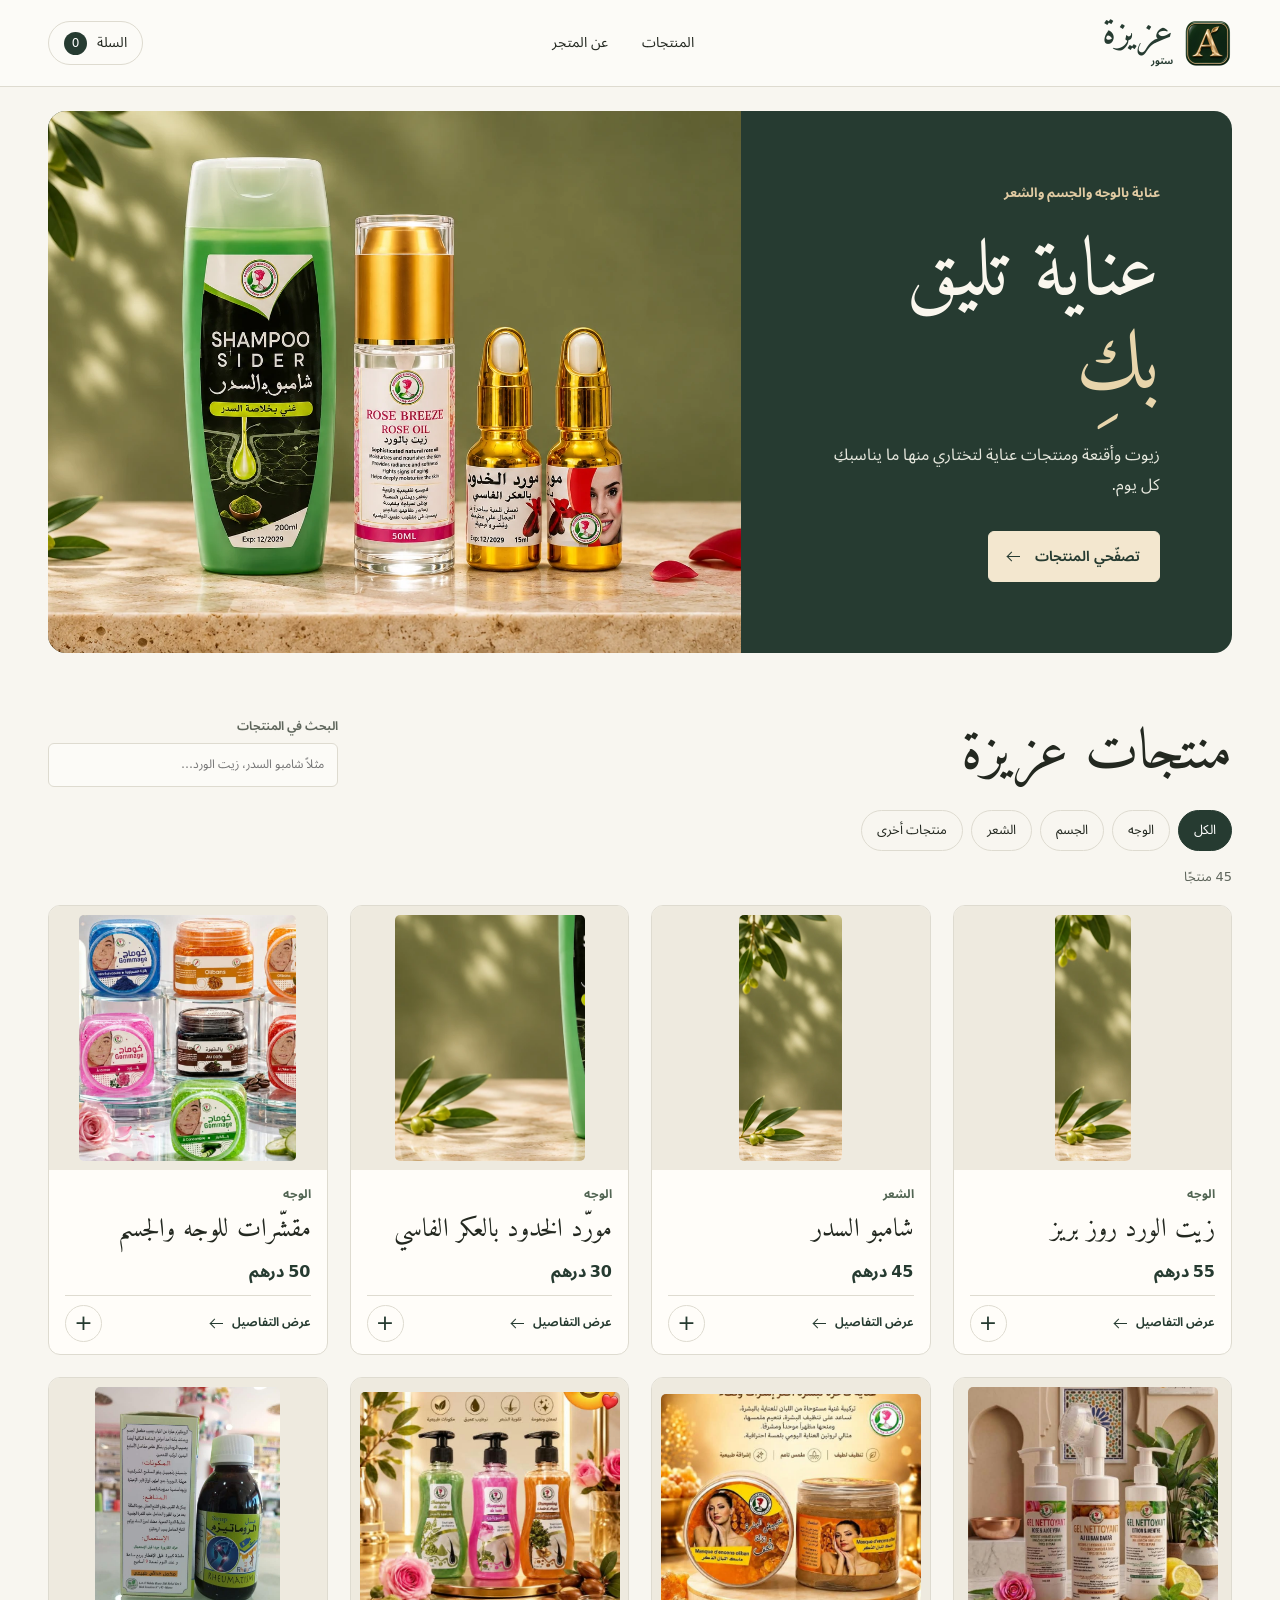
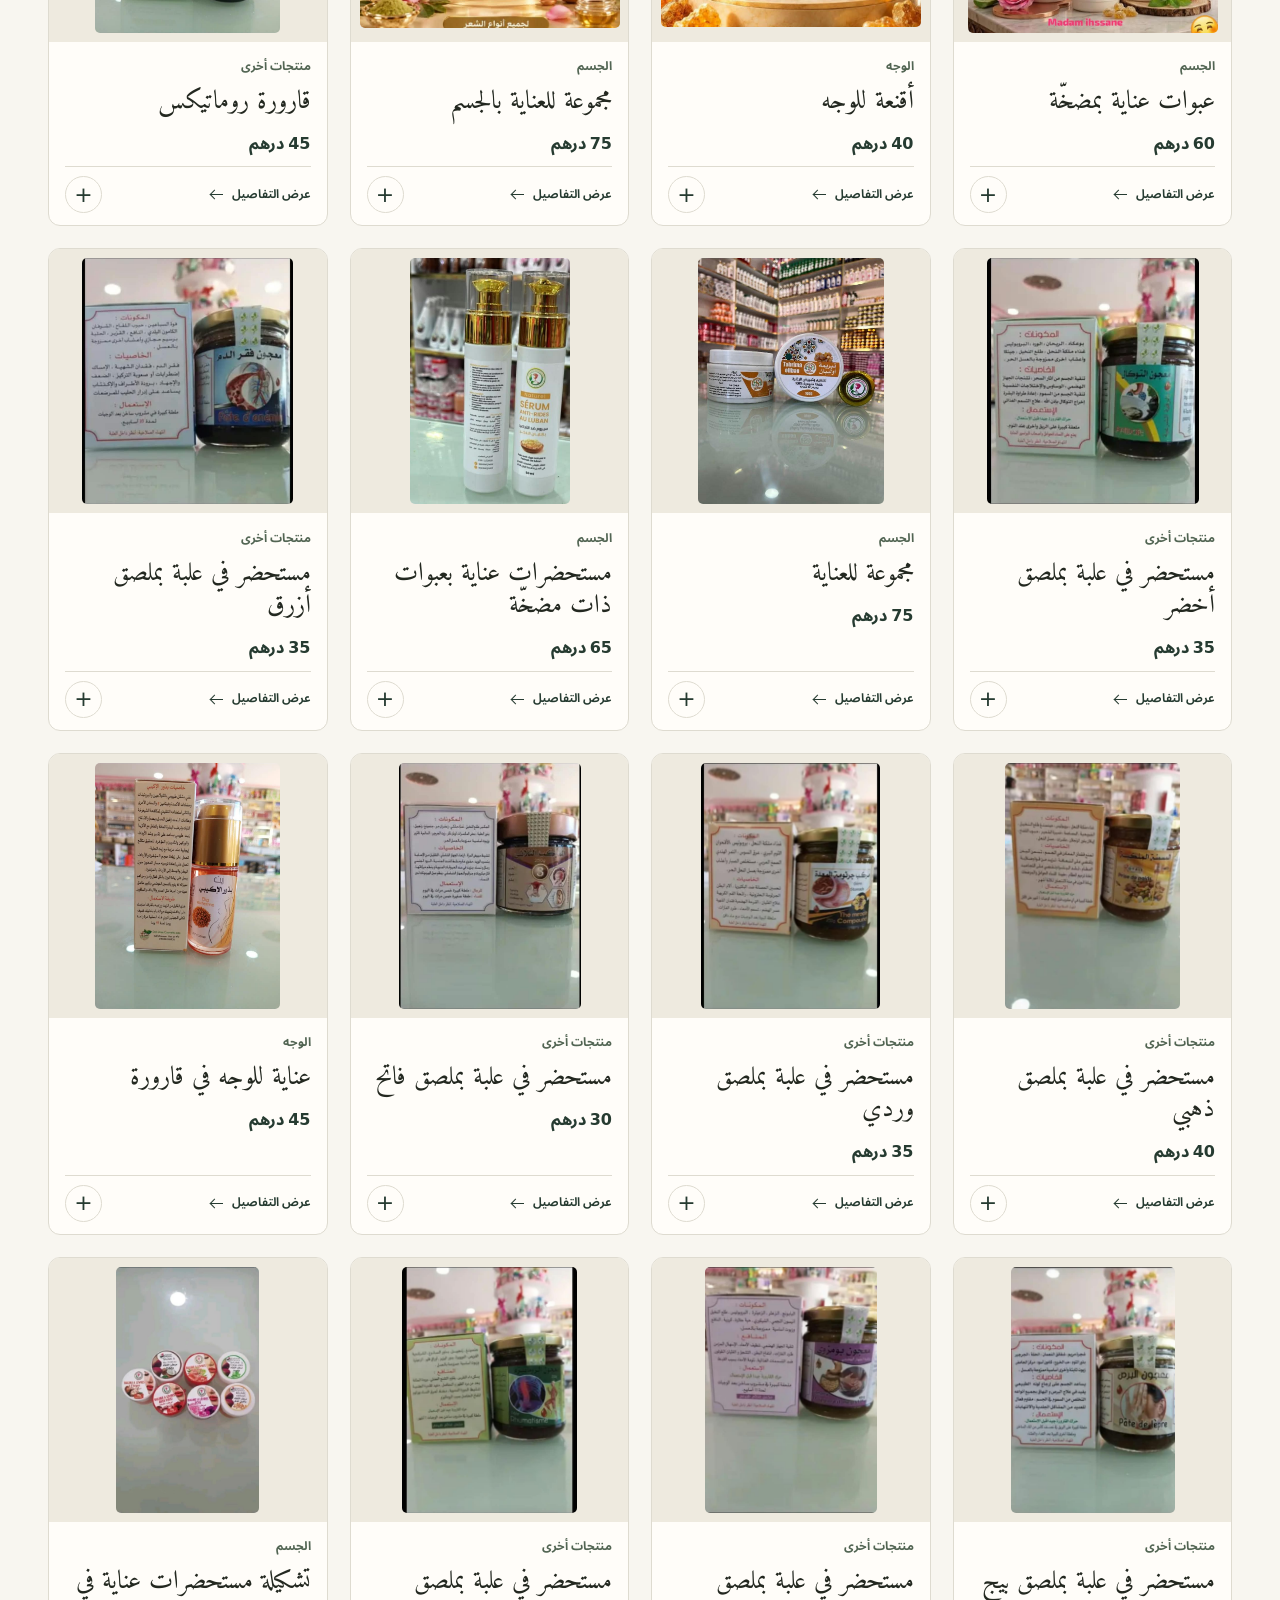
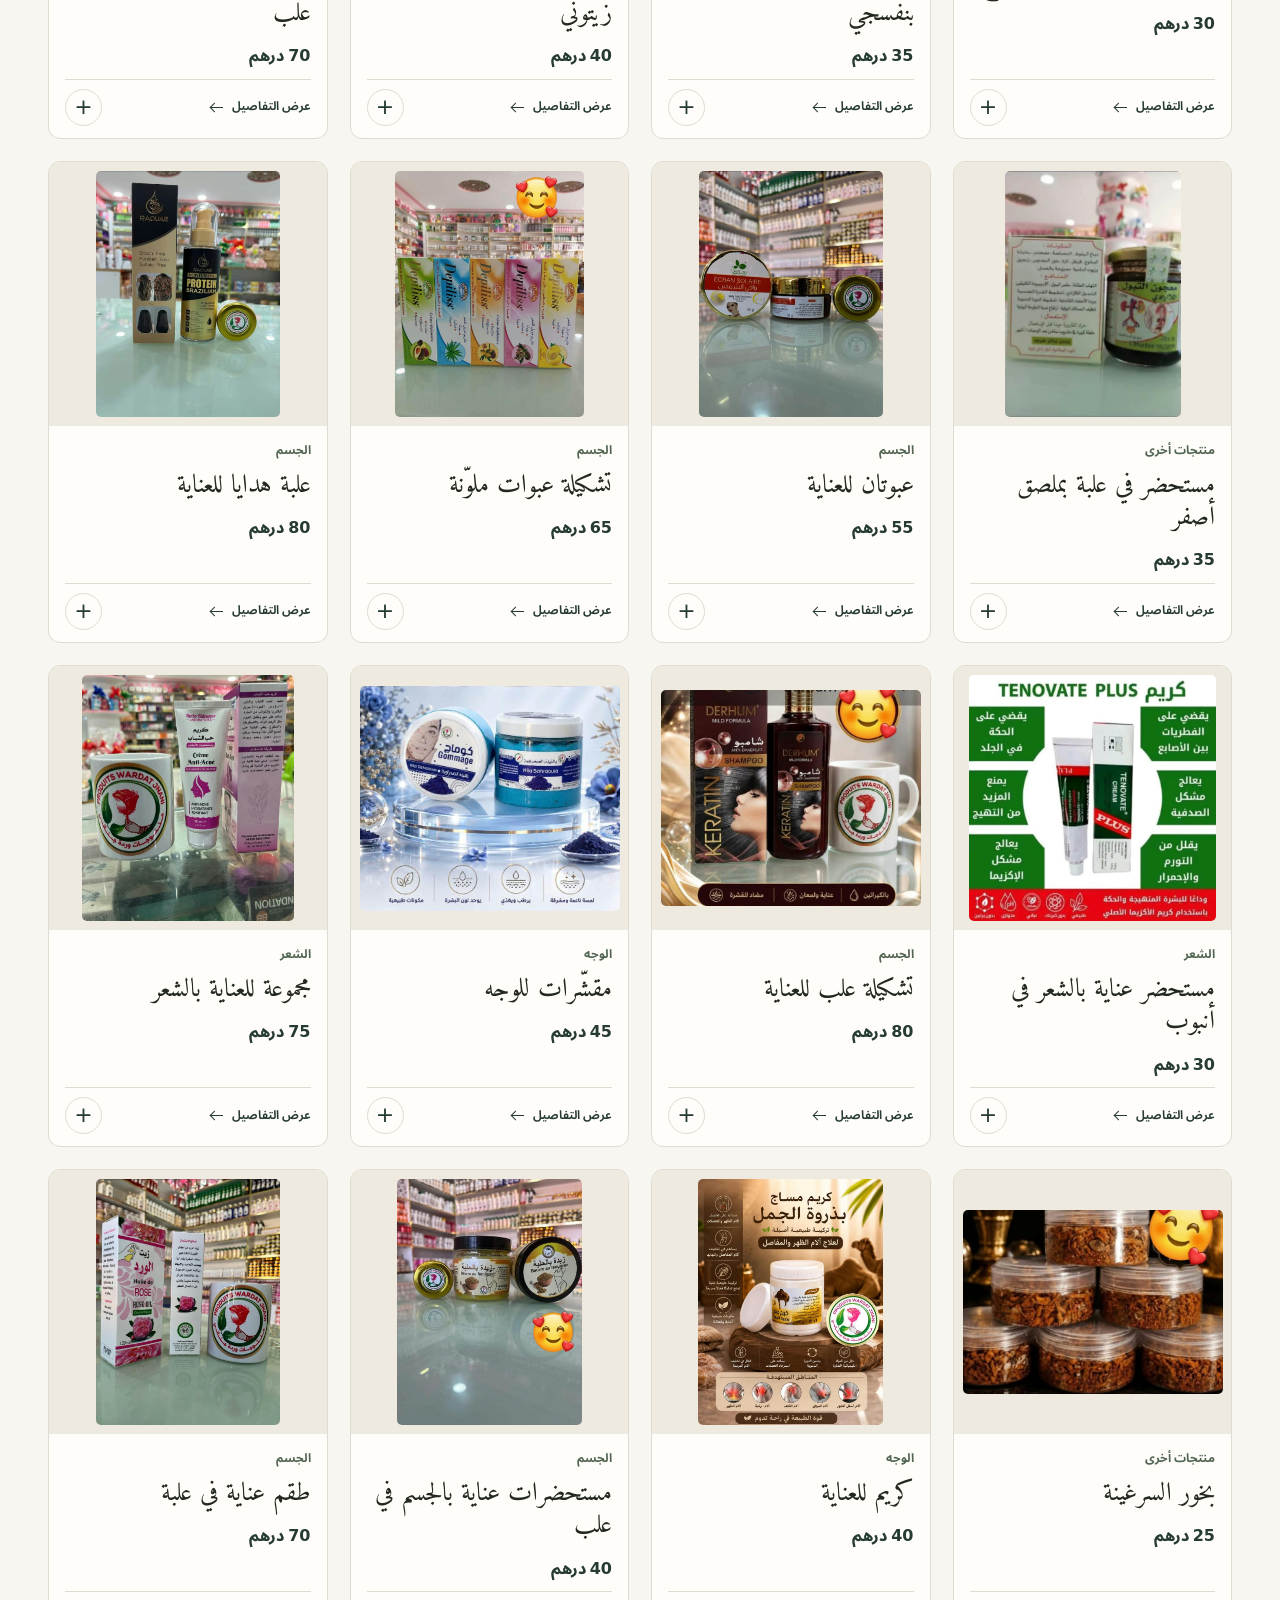
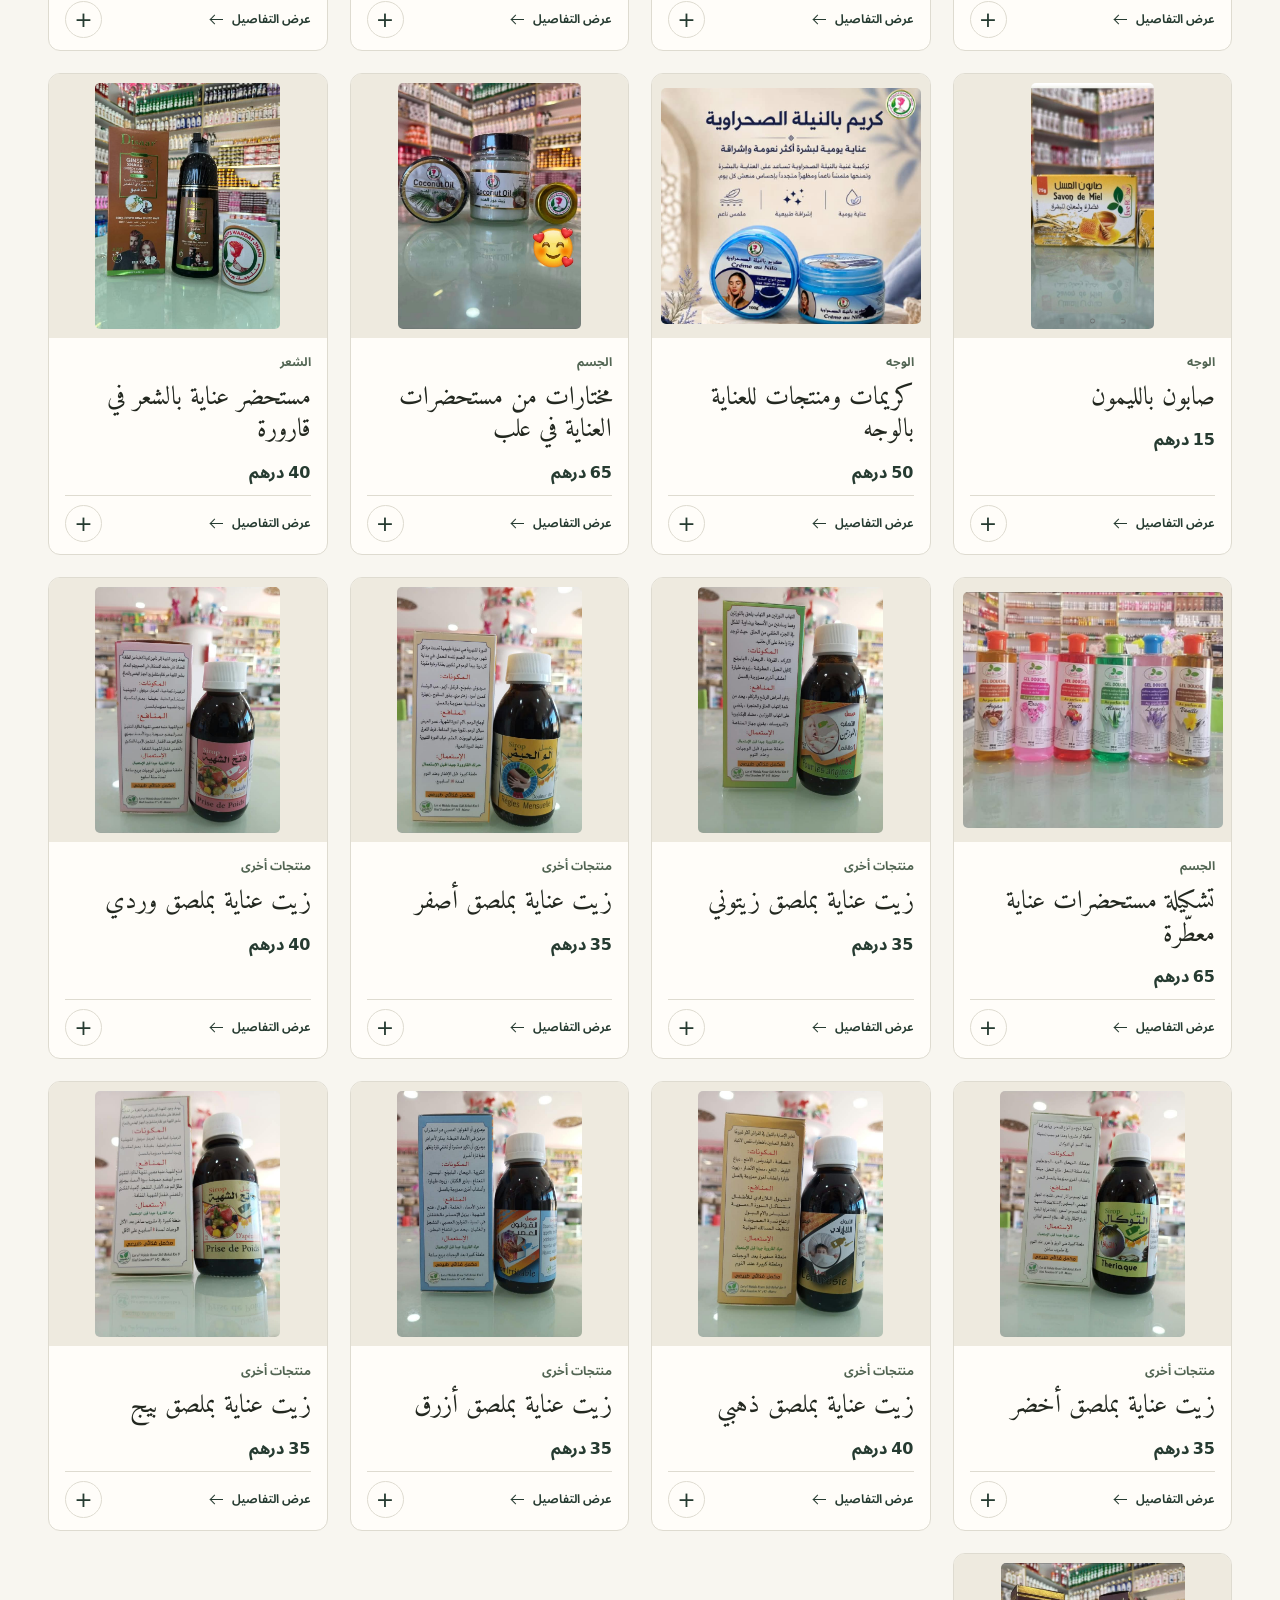
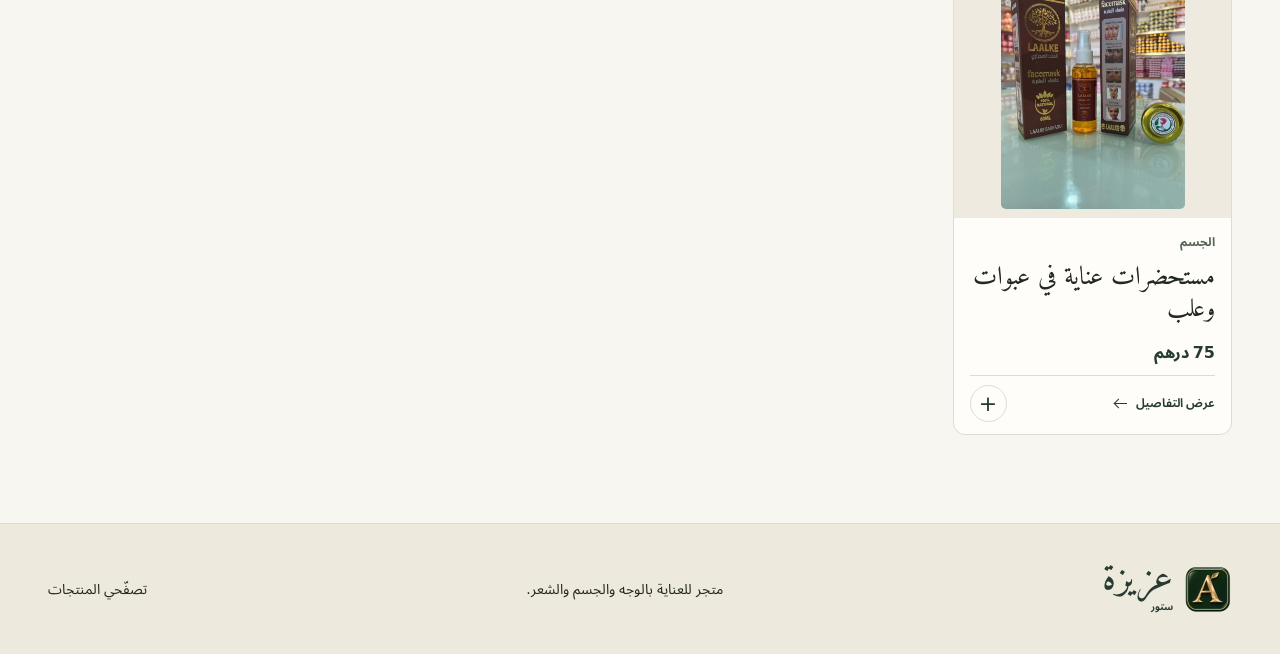
==== commit 499f4385: "Add product pricing and a persistent shopping cart" ====
--- a/index.html
+++ b/index.html
@@ -14,7 +14,7 @@
     <div class="wrap header-inner">
       <a class="brand" href="#" aria-label="عزيزة ستور، الصفحة الرئيسية"><img class="mark" src="images/aziza-mark.png" alt="" width="48" height="48"><span class="wordmark">عزيزة<small>ستور</small></span></a>
       <nav aria-label="التنقّل الرئيسي"><a href="#catalogue">المنتجات</a><a href="#boutique">عن المتجر</a></nav>
-      <button class="selection" id="open-selection" aria-haspopup="dialog">مختاراتي <span id="count">٠</span></button>
+      <button class="selection" id="open-cart" aria-haspopup="dialog">السلة <span id="count" aria-live="polite">0</span></button>
     </div>
   </header>
   <main>
--- a/style.css
+++ b/style.css
@@ -142,7 +142,7 @@
 .details:hover { text-decoration: underline; text-underline-offset: 3px; }
 .add { width: 37px; height: 37px; flex: none; border-radius: 50%; border: 1px solid var(--line); background: transparent; color: var(--forest); font: 400 22px/1 system-ui, sans-serif; }
 .add:hover { border-color: var(--forest); }
-.add[aria-pressed=true] { background: var(--forest); color: white; }
+button:disabled { opacity: .45; cursor: default; }
 footer { background: var(--sand); border-top: 1px solid var(--line); }
 .footer-inner { display: flex; align-items: center; justify-content: space-between; gap: 24px; min-height: 130px; font-size: 14px; }
 dialog { color: var(--ink); background: var(--paper); border: 1px solid var(--line); border-radius: 12px; width: min(490px, calc(100% - 32px)); max-height: 88dvh; padding: 22px; }
@@ -151,9 +151,14 @@
 dialog h2 { font-size: 33px; }
 .close { padding: 0; width: 36px; height: 36px; font: 400 23px/1 system-ui, sans-serif; }
 .detail-photo { display: grid; place-items: center; container-type: size; height: min(52dvh, 480px); background: var(--sand); margin-bottom: 14px; border-radius: 6px; }
-.selection-list { padding: 0; list-style: none; }
-.selection-list li { display: flex; justify-content: space-between; align-items: center; gap: 10px; padding: 10px 0; border-bottom: 1px solid var(--line); }
-.selection-list button { border: 0; background: none; text-decoration: underline; color: var(--forest); }
+.price { margin: 0; color: var(--forest); font-weight: 750; white-space: nowrap; }
+.detail-actions, .cart-total { display: flex; align-items: center; justify-content: space-between; gap: 12px; }
+.cart-list { margin: 0; padding: 0; list-style: none; }
+.cart-list li { display: flex; justify-content: space-between; align-items: center; gap: 12px; padding: 12px 0; border-bottom: 1px solid var(--line); }
+.cart-quantity { display: flex; flex: none; align-items: center; gap: 8px; }
+.cart-quantity button { width: 33px; height: 33px; border: 1px solid var(--line); border-radius: 50%; background: transparent; color: var(--forest); font: 400 18px/1 system-ui, sans-serif; }
+.cart-quantity span { min-width: 2ch; text-align: center; }
+.cart-total { margin: 16px 0 0; }
 :focus-visible { outline: 2px solid #687c60; outline-offset: 3px; }
 @media (max-width: 1000px) {
   .wrap { width: calc(100% - 56px); }
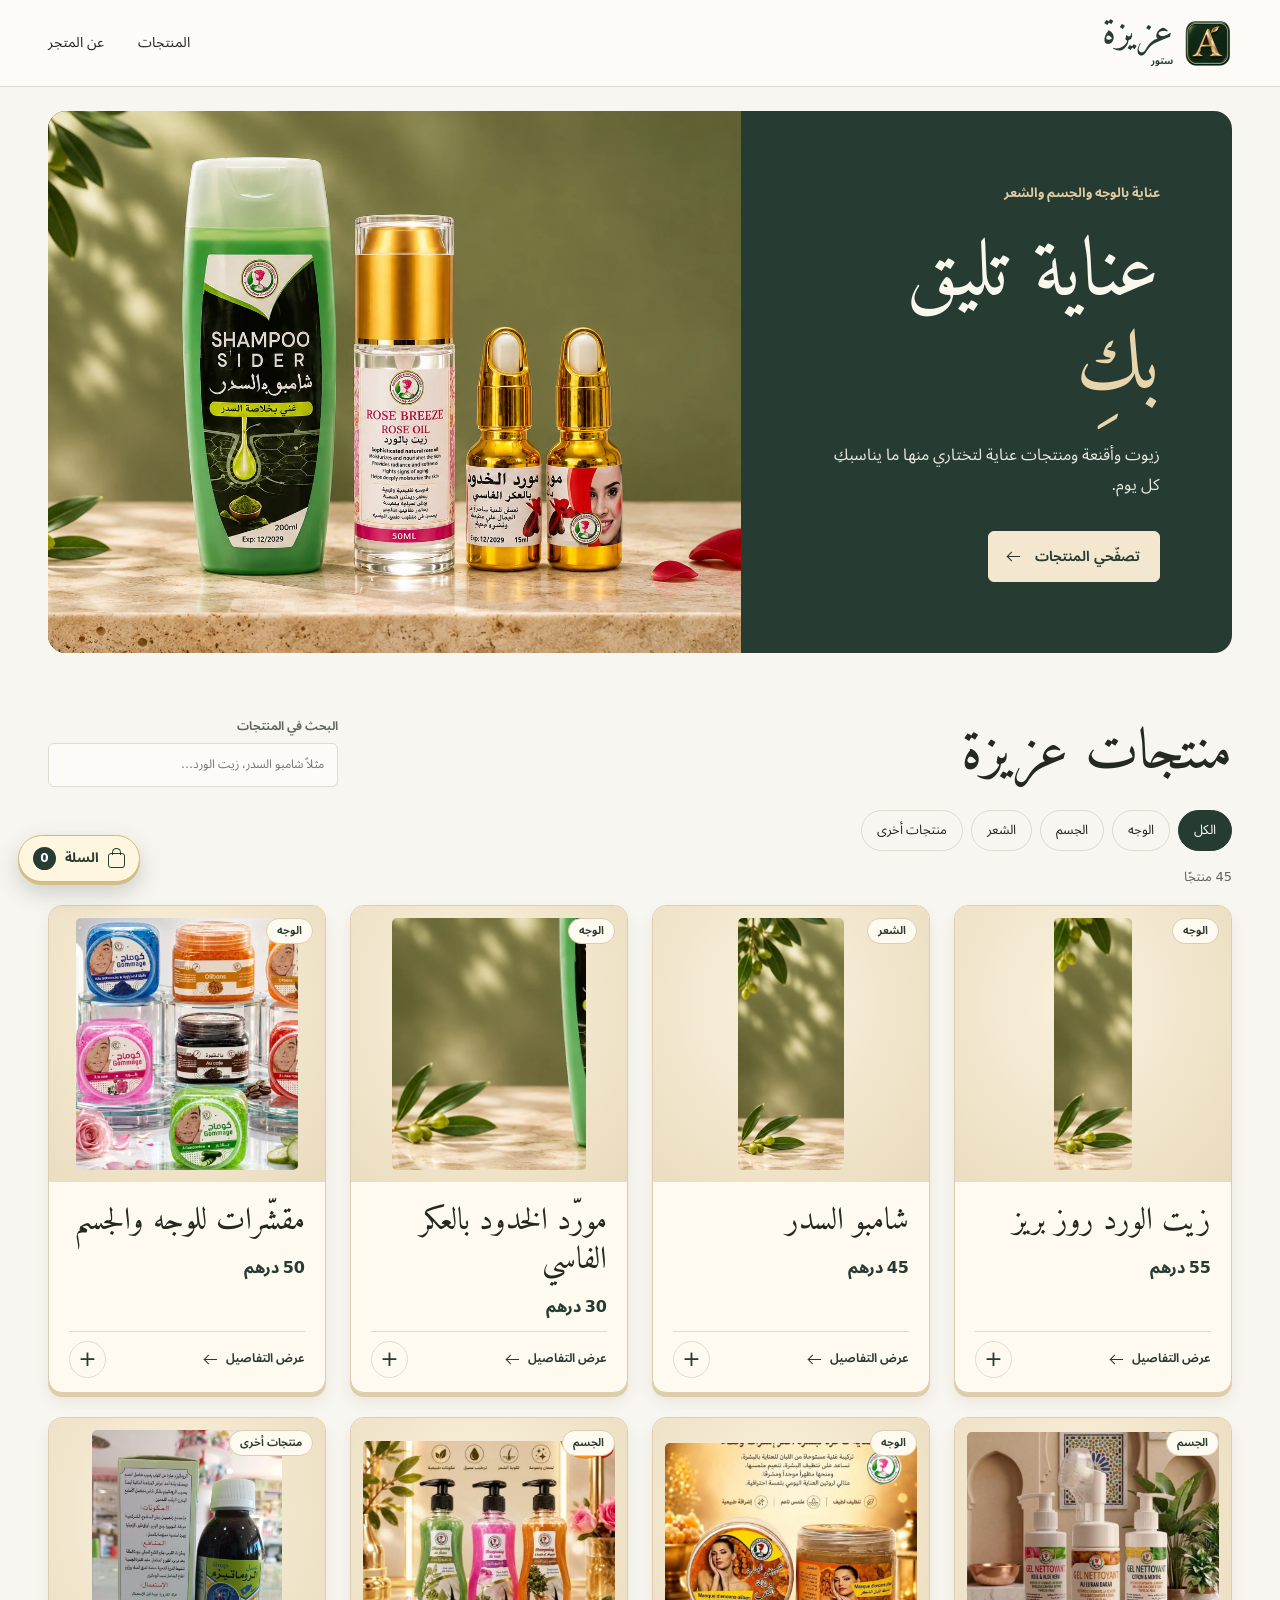
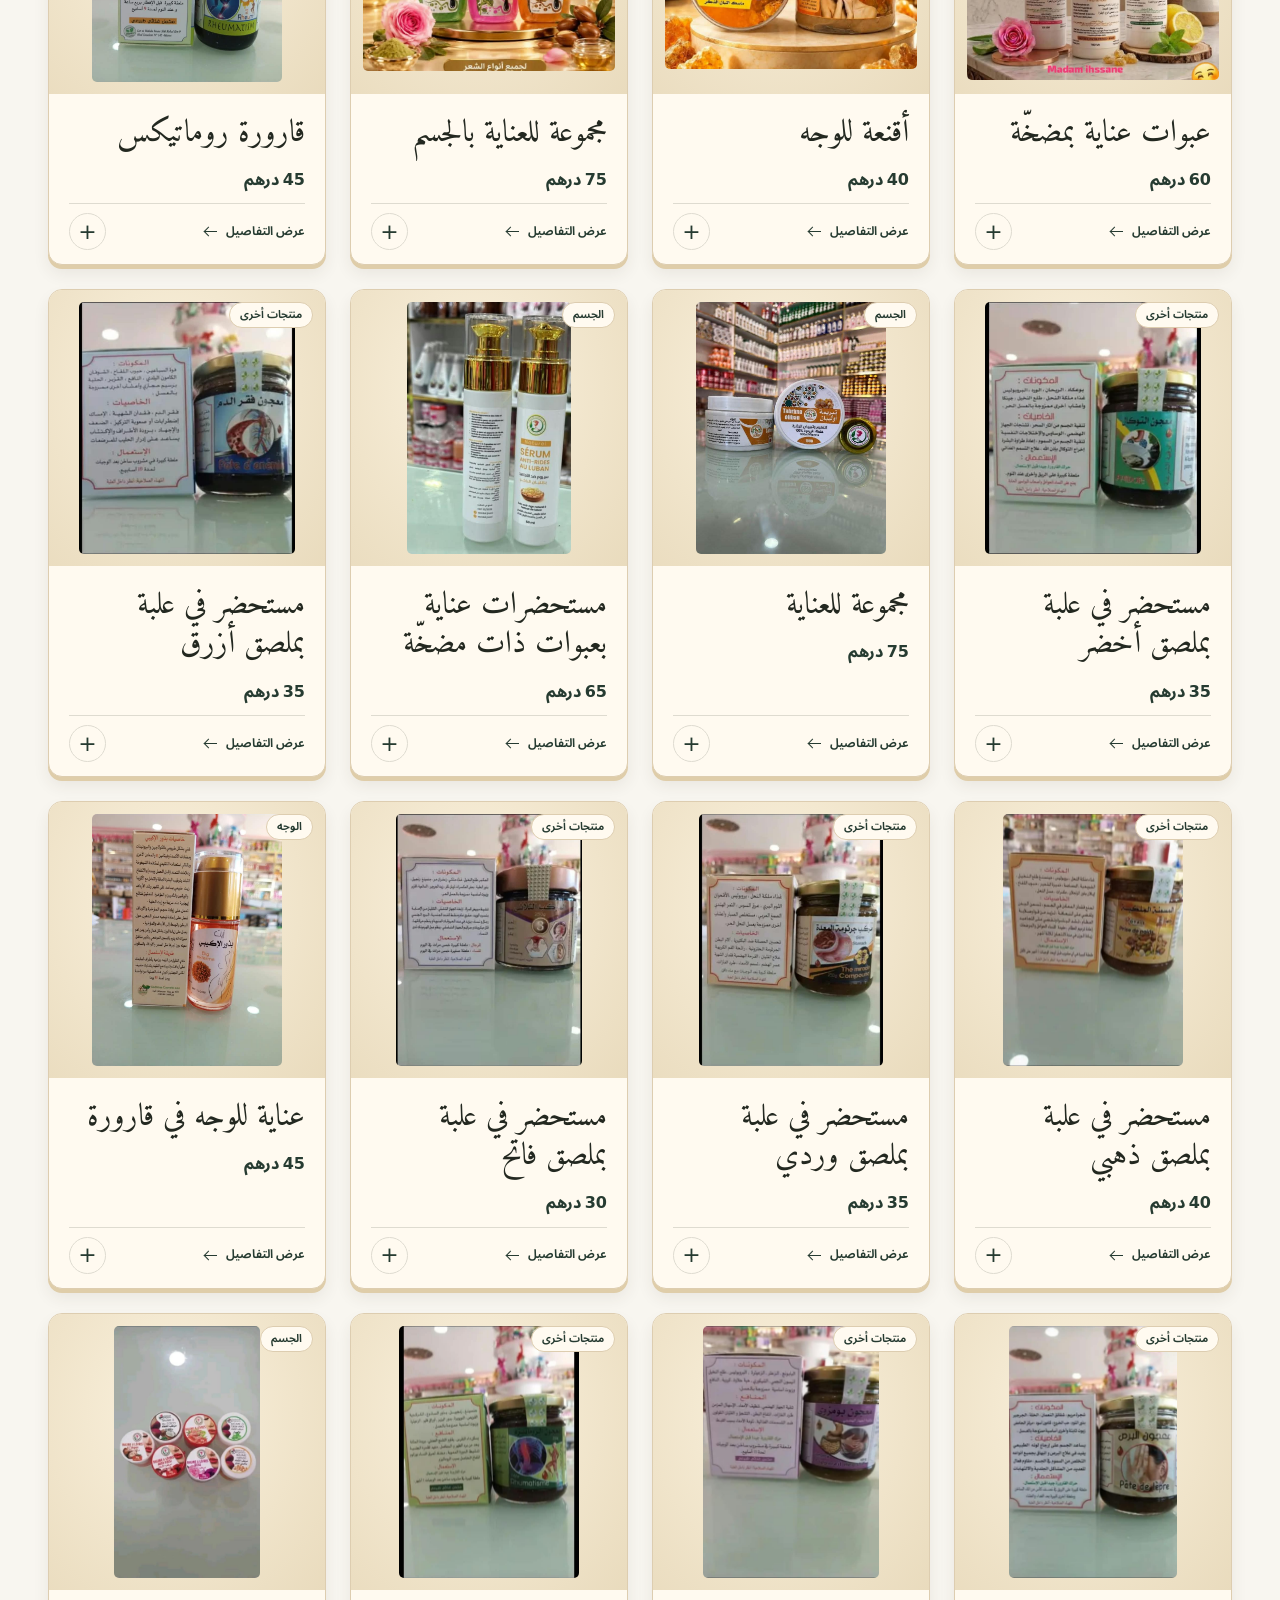
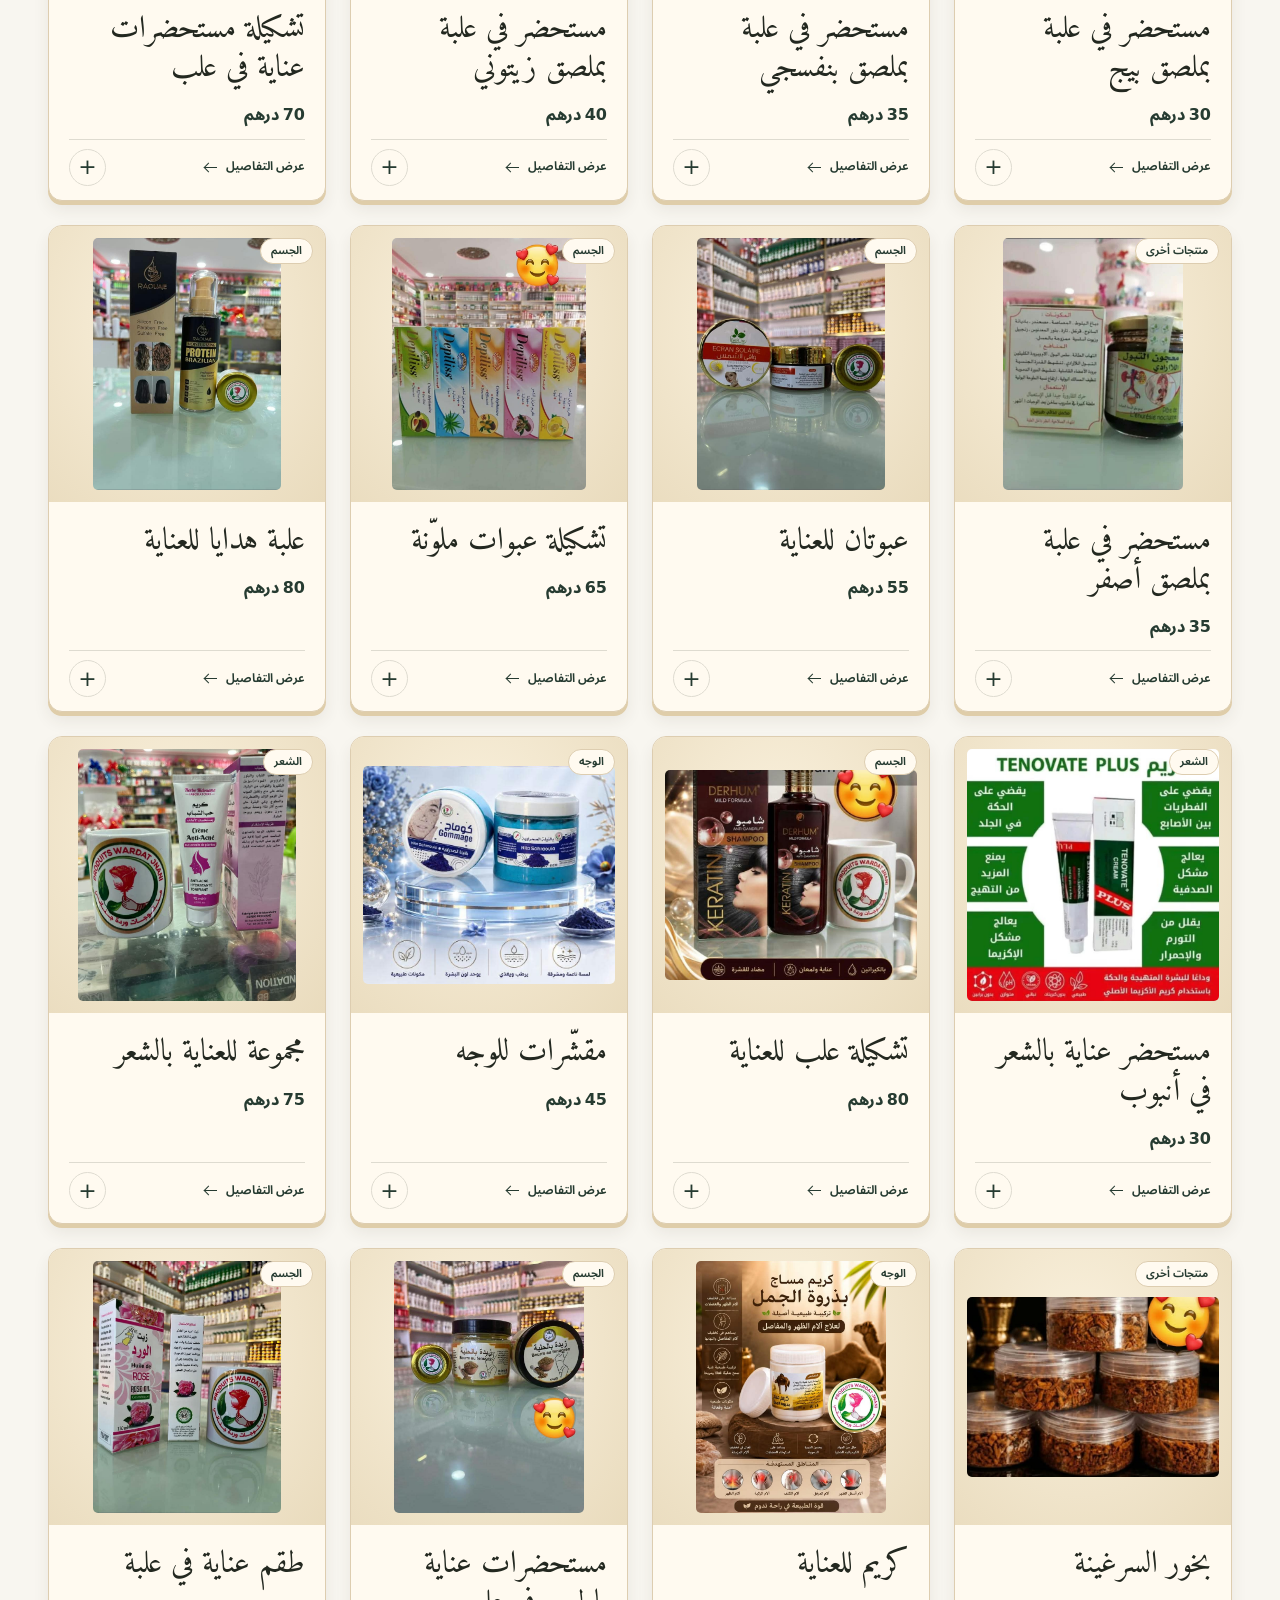
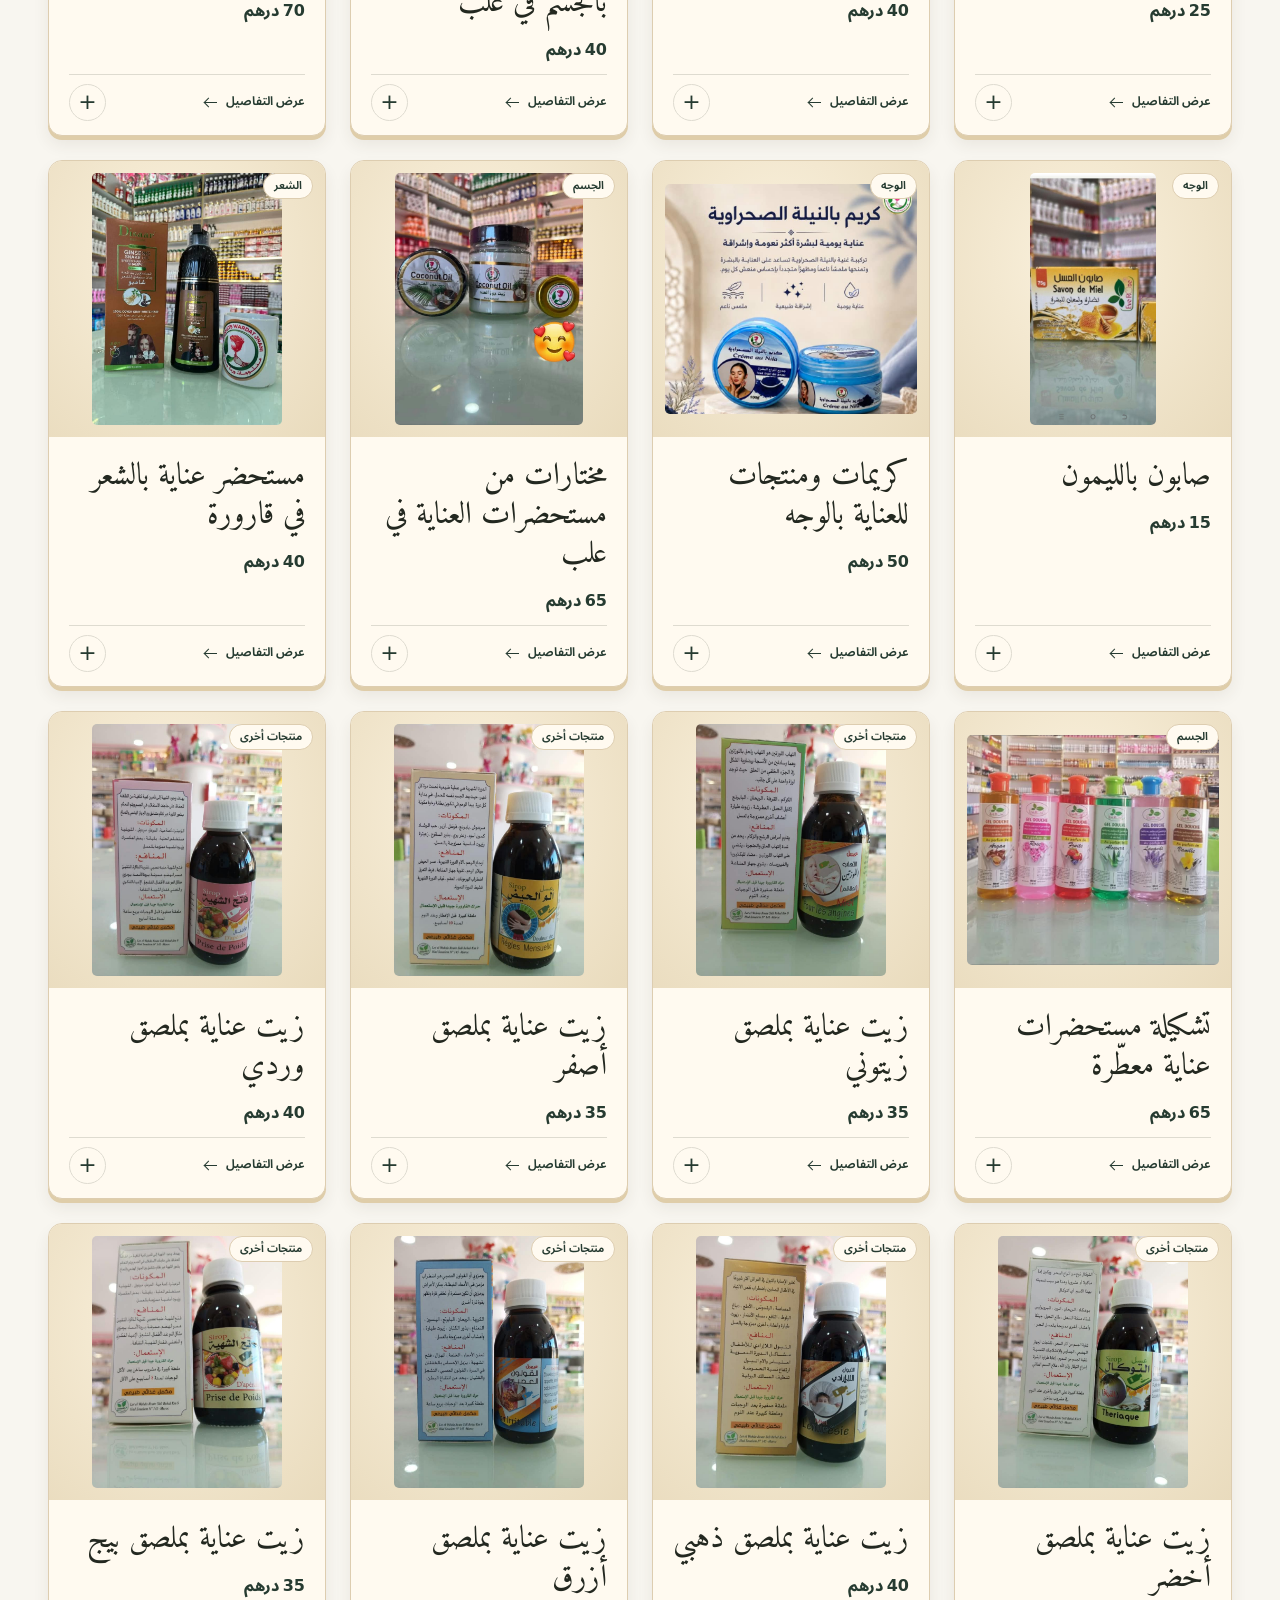
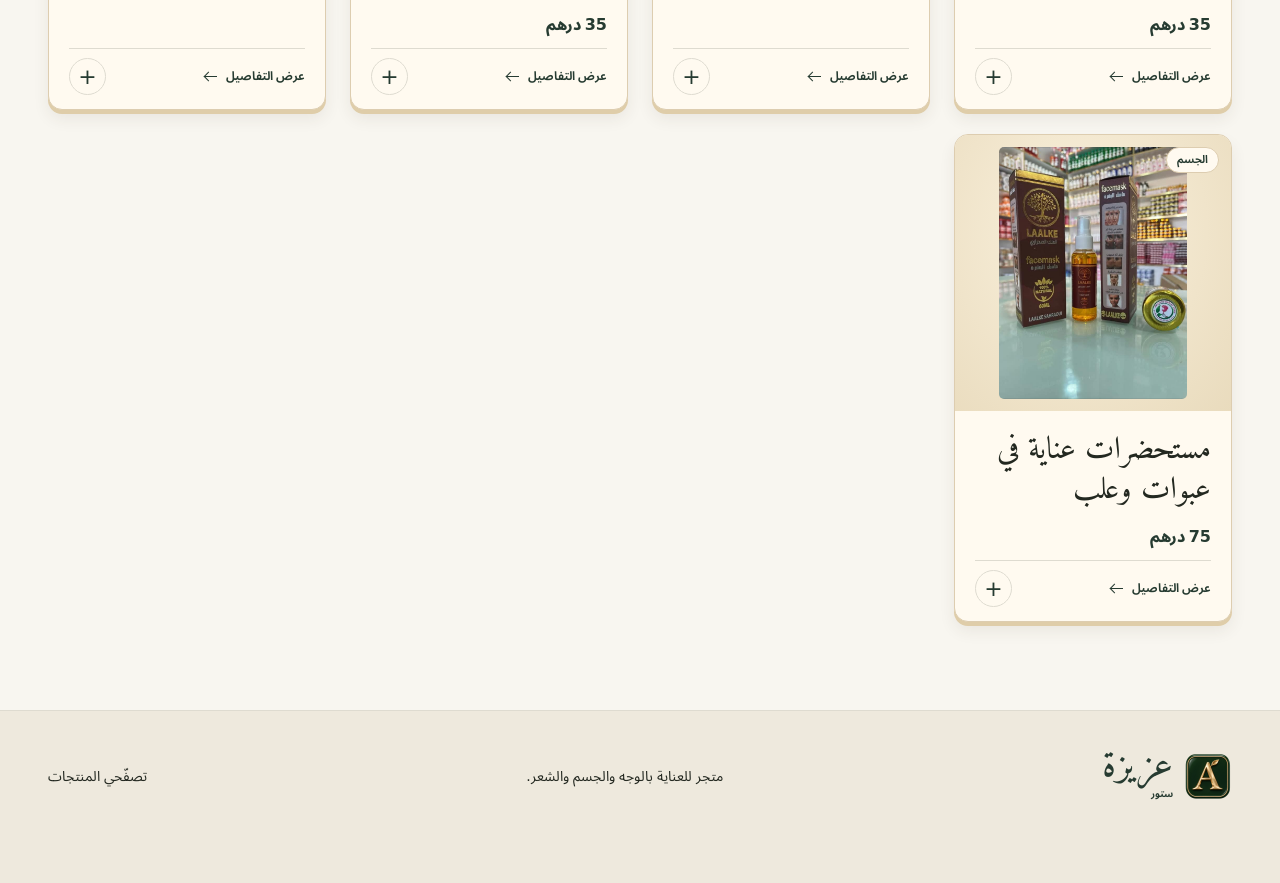
==== commit c4c5b732: "Add floating cart and WhatsApp checkout demo" ====
--- a/index.html
+++ b/index.html
@@ -14,7 +14,6 @@
     <div class="wrap header-inner">
       <a class="brand" href="#" aria-label="عزيزة ستور، الصفحة الرئيسية"><img class="mark" src="images/aziza-mark.png" alt="" width="48" height="48"><span class="wordmark">عزيزة<small>ستور</small></span></a>
       <nav aria-label="التنقّل الرئيسي"><a href="#catalogue">المنتجات</a><a href="#boutique">عن المتجر</a></nav>
-      <button class="selection" id="open-cart" aria-haspopup="dialog">السلة <span id="count" aria-live="polite">0</span></button>
     </div>
   </header>
   <main>
@@ -45,6 +44,11 @@
       <a href="#catalogue">تصفّحي المنتجات</a>
     </div>
   </footer>
+  <button class="floating-cart" id="open-cart" aria-haspopup="dialog">
+    <span class="bag-icon" aria-hidden="true"></span>
+    <span class="floating-cart-label">السلة</span>
+    <span id="count" aria-live="polite">0</span>
+  </button>
   <dialog id="dialog" aria-labelledby="dialog-title">
     <div class="dialog-header"><h2 id="dialog-title"></h2><form method="dialog"><button class="close" aria-label="إغلاق">×</button></form></div>
     <div id="dialog-body"></div>
--- a/style.css
+++ b/style.css
@@ -36,21 +36,56 @@
 .wordmark small { display: block; font: 650 10px/1.35 var(--sans); margin-top: 5px; }
 nav { display: flex; gap: 34px; font-size: 14px; }
 nav a:hover, footer a:hover { text-decoration: underline; text-underline-offset: 4px; }
-.selection, .filters button, .close {
+.filters button, .close {
   border: 1px solid var(--line);
   background: transparent;
   color: inherit;
   border-radius: 99px;
   padding: 9px 15px;
 }
-.selection { font-size: 14px; white-space: nowrap; }
-.selection span {
-  display: inline-grid;
+.floating-cart {
+  position: fixed;
+  z-index: 5;
+  inset-inline-end: max(18px, env(safe-area-inset-left));
+  inset-block-end: max(18px, env(safe-area-inset-bottom));
+  display: flex;
+  align-items: center;
+  gap: 9px;
+  padding: 11px 14px;
+  border: 1px solid #d5b77e;
+  border-radius: 99px;
+  background: #fff6df;
+  color: var(--forest);
+  font-size: 13px;
+  font-weight: 750;
+  box-shadow: 0 3px 0 #d6bc86, 0 10px 24px #263b3138;
+}
+.floating-cart:hover { background: #f2e4c5; }
+.bag-icon {
+  position: relative;
+  display: block;
+  width: 17px;
+  height: 15px;
+  margin-top: 3px;
+  border: 1.7px solid currentColor;
+  border-radius: 3px;
+}
+.bag-icon::before {
+  position: absolute;
+  inset: -6px 3px auto;
+  height: 6px;
+  border: 1.7px solid currentColor;
+  border-bottom: 0;
+  border-radius: 7px 7px 0 0;
+  content: "";
+}
+#count {
+  display: grid;
   place-items: center;
-  margin-inline-start: 6px;
-  width: 23px;
+  min-width: 23px;
   height: 23px;
-  border-radius: 50%;
+  padding-inline: 5px;
+  border-radius: 99px;
   background: var(--forest);
   color: white;
   font-size: 12px;
@@ -99,28 +134,36 @@
 .filters button:hover { border-color: var(--olive); }
 .filters button[aria-pressed=true] { color: white; background: var(--forest); border-color: var(--forest); }
 .result-count { font-size: 13px; color: var(--muted); margin: 16px 0; }
-.grid { display: grid; grid-template-columns: repeat(4, minmax(0, 1fr)); gap: 22px; }
+.grid { display: grid; grid-template-columns: repeat(4, minmax(0, 1fr)); gap: 24px; }
 .card {
   display: flex;
   flex-direction: column;
   min-width: 0;
-  background: #fffdf9;
-  border: 1px solid var(--line);
-  border-radius: 12px;
-  overflow: hidden;
-  transition: border-color .2s, box-shadow .2s;
-}
-.card:hover, .card:focus-within { border-color: #aab09f; box-shadow: 0 7px 20px #263b310d; }
+  background: #fffaf0;
+  border: 1px solid #ddcdb0;
+  border-radius: 14px;
+  overflow: hidden;
+  box-shadow: 0 4px 0 #dfcda9, 0 9px 16px #3a322014;
+  transition: border-color .2s, box-shadow .2s, transform .2s;
+}
+.card:focus-within { border-color: #88967e; }
+@media (hover: hover) and (prefers-reduced-motion: no-preference) {
+  .card:hover {
+    transform: perspective(850px) translateY(-5px) rotateX(2deg);
+    box-shadow: 0 6px 0 #dfcda9, 0 16px 25px #263b3130;
+  }
+}
 .photo {
   display: grid;
   place-items: center;
   container-type: size;
+  position: relative;
   width: 100%;
-  padding: 9px;
+  padding: 12px;
   border: 0;
-  background: #eeeadf;
-  overflow: hidden;
-  aspect-ratio: 1.05;
+  background: radial-gradient(ellipse at 45% 35%, #faf1dd, #e9dbbd);
+  overflow: hidden;
+  aspect-ratio: 1;
 }
 .photo:focus-visible { outline-offset: -4px; }
 .product-frame {
@@ -134,42 +177,95 @@
 .product-frame img { position: absolute; display: block; max-width: none; }
 .photo .product-frame { transition: transform .25s; }
 .photo:hover .product-frame { transform: scale(1.035); }
-.card-copy { display: flex; flex: 1; flex-direction: column; align-items: start; gap: 9px; padding: 15px 16px 12px; }
-.card-category { font-size: 12px; color: var(--olive); font-weight: 700; margin: 0; }
-.card-copy h3 { font-size: clamp(21px, 2.02vw, 29px); line-height: 1.25; margin-bottom: 4px; }
+.card-copy { display: flex; flex: 1; flex-direction: column; align-items: start; gap: 10px; padding: 20px 20px 14px; }
+.card-category {
+  position: absolute;
+  inset-block-start: 12px;
+  inset-inline-start: 12px;
+  padding: 3px 10px;
+  border: 1px solid #ddcdb0;
+  border-radius: 99px;
+  background: #fffaf0;
+  color: var(--forest);
+  font-size: 11px;
+  font-weight: 650;
+}
+.card-copy h3 { font-size: clamp(23px, 2.45vw, 35px); line-height: 1.25; margin-bottom: 4px; }
 .card-actions { display: flex; justify-content: space-between; align-items: center; gap: 5px; width: 100%; margin-top: auto; padding-top: 9px; border-top: 1px solid var(--line); }
 .details { display: inline-flex; align-items: center; gap: 9px; padding: 7px 0; border: 0; background: none; color: var(--forest); font-size: 12px; font-weight: 650; }
 .details:hover { text-decoration: underline; text-underline-offset: 3px; }
 .add { width: 37px; height: 37px; flex: none; border-radius: 50%; border: 1px solid var(--line); background: transparent; color: var(--forest); font: 400 22px/1 system-ui, sans-serif; }
 .add:hover { border-color: var(--forest); }
 button:disabled { opacity: .45; cursor: default; }
-footer { background: var(--sand); border-top: 1px solid var(--line); }
+footer { background: var(--sand); border-top: 1px solid var(--line); padding-bottom: 42px; }
 .footer-inner { display: flex; align-items: center; justify-content: space-between; gap: 24px; min-height: 130px; font-size: 14px; }
 dialog { color: var(--ink); background: var(--paper); border: 1px solid var(--line); border-radius: 12px; width: min(490px, calc(100% - 32px)); max-height: 88dvh; padding: 22px; }
 dialog::backdrop { background: #18251ca6; }
 .dialog-header { display: flex; justify-content: space-between; align-items: start; gap: 10px; margin-bottom: 18px; }
 dialog h2 { font-size: 33px; }
 .close { padding: 0; width: 36px; height: 36px; font: 400 23px/1 system-ui, sans-serif; }
-.detail-photo { display: grid; place-items: center; container-type: size; height: min(52dvh, 480px); background: var(--sand); margin-bottom: 14px; border-radius: 6px; }
+.product-dialog {
+  width: min(920px, calc(100% - 32px));
+  padding: 0;
+  background: #fffaf0;
+  border-color: #ddcdb0;
+}
+.product-dialog .dialog-header { position: absolute; z-index: 1; inset-block-start: 14px; inset-inline-end: 14px; margin: 0; }
+.product-dialog .dialog-header h2 { display: none; }
+.product-dialog .close { background: #fffaf0; }
+.detail-layout { display: grid; grid-template-columns: 1fr 1fr; }
+.detail-photo {
+  display: grid;
+  place-items: center;
+  container-type: size;
+  height: min(68dvh, 520px);
+  padding: 18px;
+  background: radial-gradient(ellipse at 45% 35%, #faf1dd, #e9dbbd);
+}
+.detail-copy { display: flex; flex-direction: column; align-items: start; align-self: center; gap: 18px; padding: 48px 30px 24px; }
+.detail-copy h2 { font-size: clamp(32px, 4vw, 49px); }
+.detail-category { margin: 0; font-weight: 650; font-size: 13px; color: var(--olive); }
+.detail-copy .price { font-size: 24px; }
+.detail-copy .button { width: 100%; }
+.detail-status { margin: 0; min-height: 1.65em; font-size: 13px; color: var(--olive); }
 .price { margin: 0; color: var(--forest); font-weight: 750; white-space: nowrap; }
-.detail-actions, .cart-total { display: flex; align-items: center; justify-content: space-between; gap: 12px; }
+.cart-total { display: flex; align-items: center; justify-content: space-between; gap: 12px; }
 .cart-list { margin: 0; padding: 0; list-style: none; }
 .cart-list li { display: flex; justify-content: space-between; align-items: center; gap: 12px; padding: 12px 0; border-bottom: 1px solid var(--line); }
 .cart-quantity { display: flex; flex: none; align-items: center; gap: 8px; }
 .cart-quantity button { width: 33px; height: 33px; border: 1px solid var(--line); border-radius: 50%; background: transparent; color: var(--forest); font: 400 18px/1 system-ui, sans-serif; }
 .cart-quantity span { min-width: 2ch; text-align: center; }
 .cart-total { margin: 16px 0 0; }
+.checkout-next { width: 100%; margin-top: 18px; }
+.checkout-form { display: grid; gap: 8px; }
+.checkout-form .cart-total { margin: 0 0 8px; }
+.checkout-form label { font-size: 14px; font-weight: 650; }
+.checkout-form input, .checkout-form textarea {
+  width: 100%;
+  padding: 8px 10px;
+  border: 1px solid var(--line);
+  border-radius: 6px;
+  background: #fffdf8;
+  color: var(--ink);
+  font: inherit;
+}
+.checkout-form textarea { resize: vertical; }
+.checkout-note, .checkout-status { margin: 0; font-size: 13px; }
+.checkout-status { color: #8b3821; }
+.checkout-status:empty { display: none; }
+.checkout-back { justify-self: center; border: 0; background: transparent; color: var(--forest); text-decoration: underline; }
+
 :focus-visible { outline: 2px solid #687c60; outline-offset: 3px; }
 @media (max-width: 1000px) {
   .wrap { width: calc(100% - 56px); }
-  .grid { grid-template-columns: repeat(3, minmax(0, 1fr)); }
+  .grid { grid-template-columns: repeat(3, minmax(0, 1fr)); gap: 16px; }
   .hero { min-height: 430px; }
 }
 @media (max-width: 680px) {
   .wrap { width: calc(100% - 28px); }
   .header-inner { height: 69px; }
   nav { display: none; }
-  .selection { padding-inline: 10px; font-size: 12px; }
+  .floating-cart { inset-inline-end: max(12px, env(safe-area-inset-left)); }
   .brand { gap: 8px; }
   .mark { width: 42px; height: 42px; }
   .wordmark { font-size: 33px; }
@@ -182,7 +278,12 @@
   .section-heading { align-items: start; flex-direction: column; gap: 17px; }
   .search, .search input { width: 100%; }
   .grid { grid-template-columns: repeat(2, minmax(0, 1fr)); gap: 13px 10px; }
-  .card-copy { padding: 10px 9px 8px; gap: 6px; }
+  .photo { padding: 6px; }
+  .card-category { inset-block-start: 6px; inset-inline-start: 6px; padding: 1px 7px; }
+  .card-copy { padding: 12px 9px 9px; gap: 6px; }
+  .detail-layout { grid-template-columns: 1fr; }
+  .detail-photo { height: min(43dvh, 330px); }
+  .detail-copy { padding: 20px 16px 12px; gap: 12px; }
   .card-copy h3 { font-size: 22px; }
   .card-actions { padding-top: 6px; }
   .details { gap: 5px; }
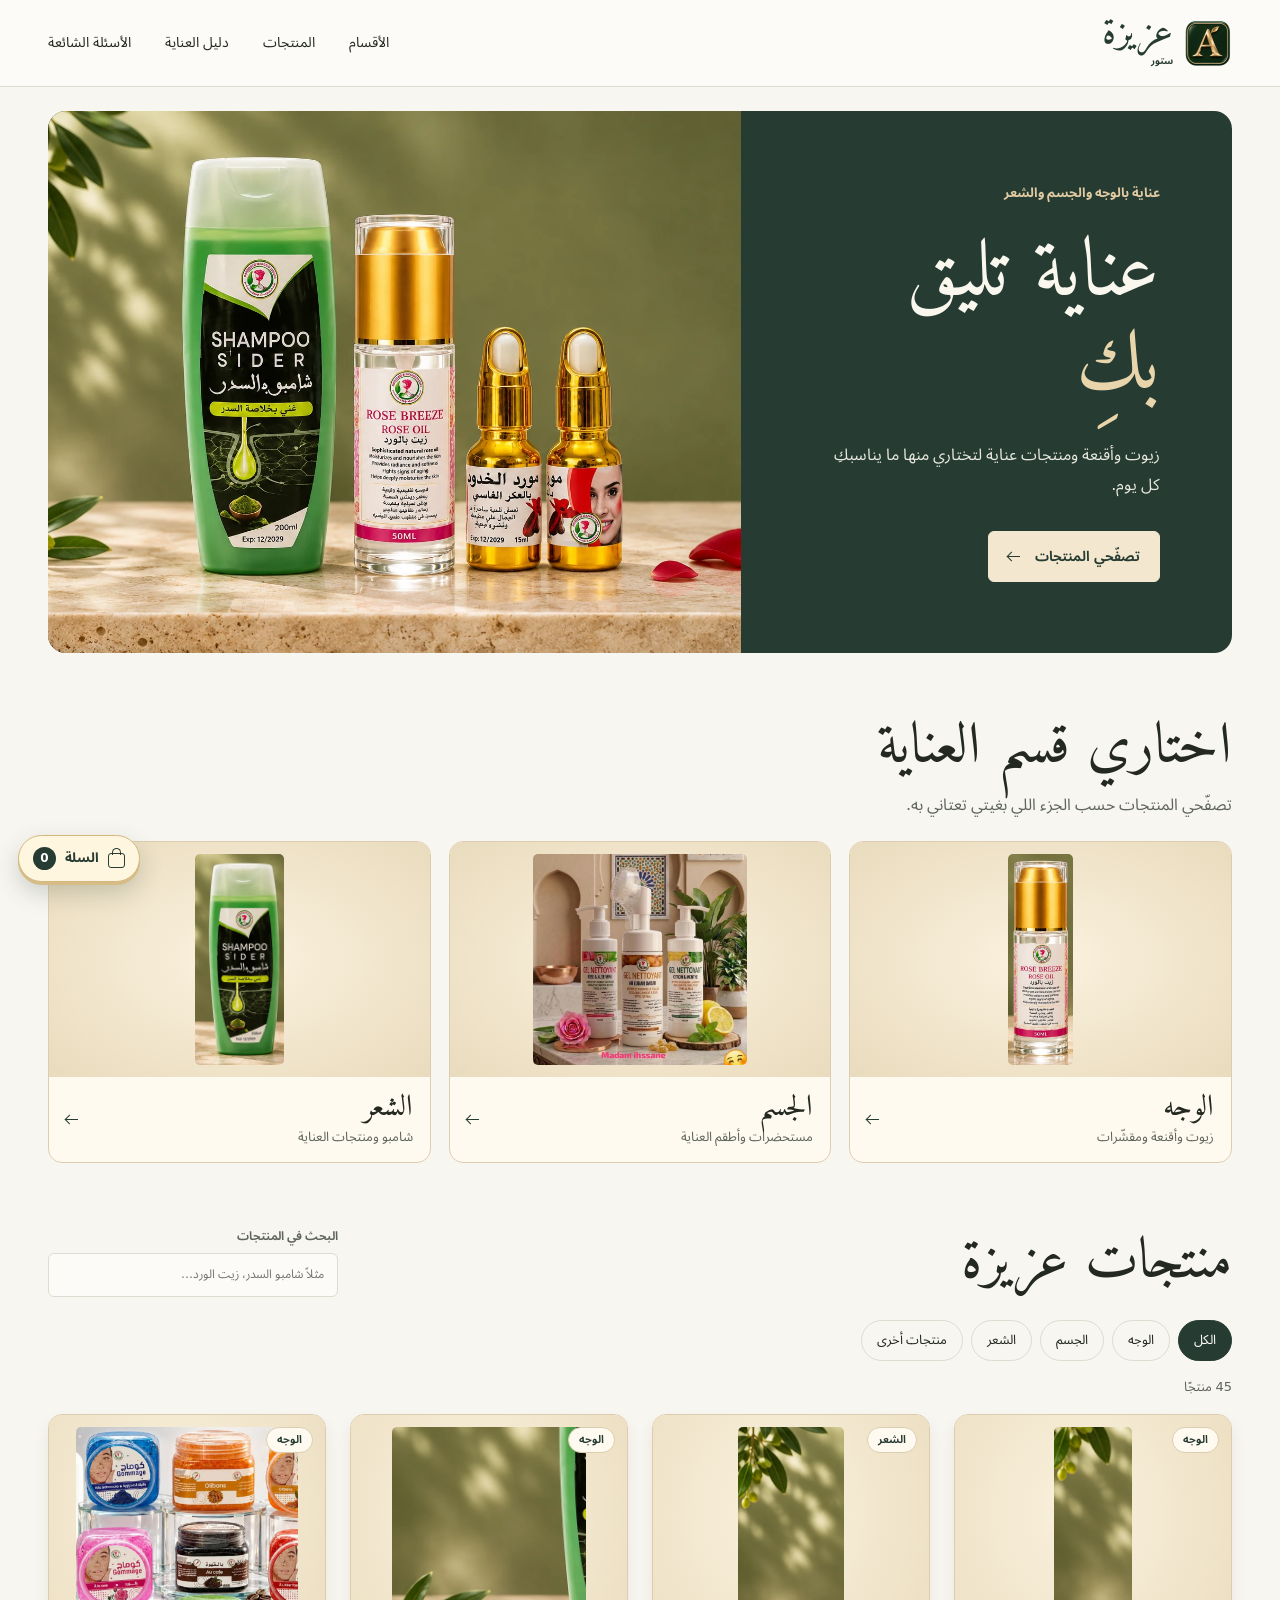
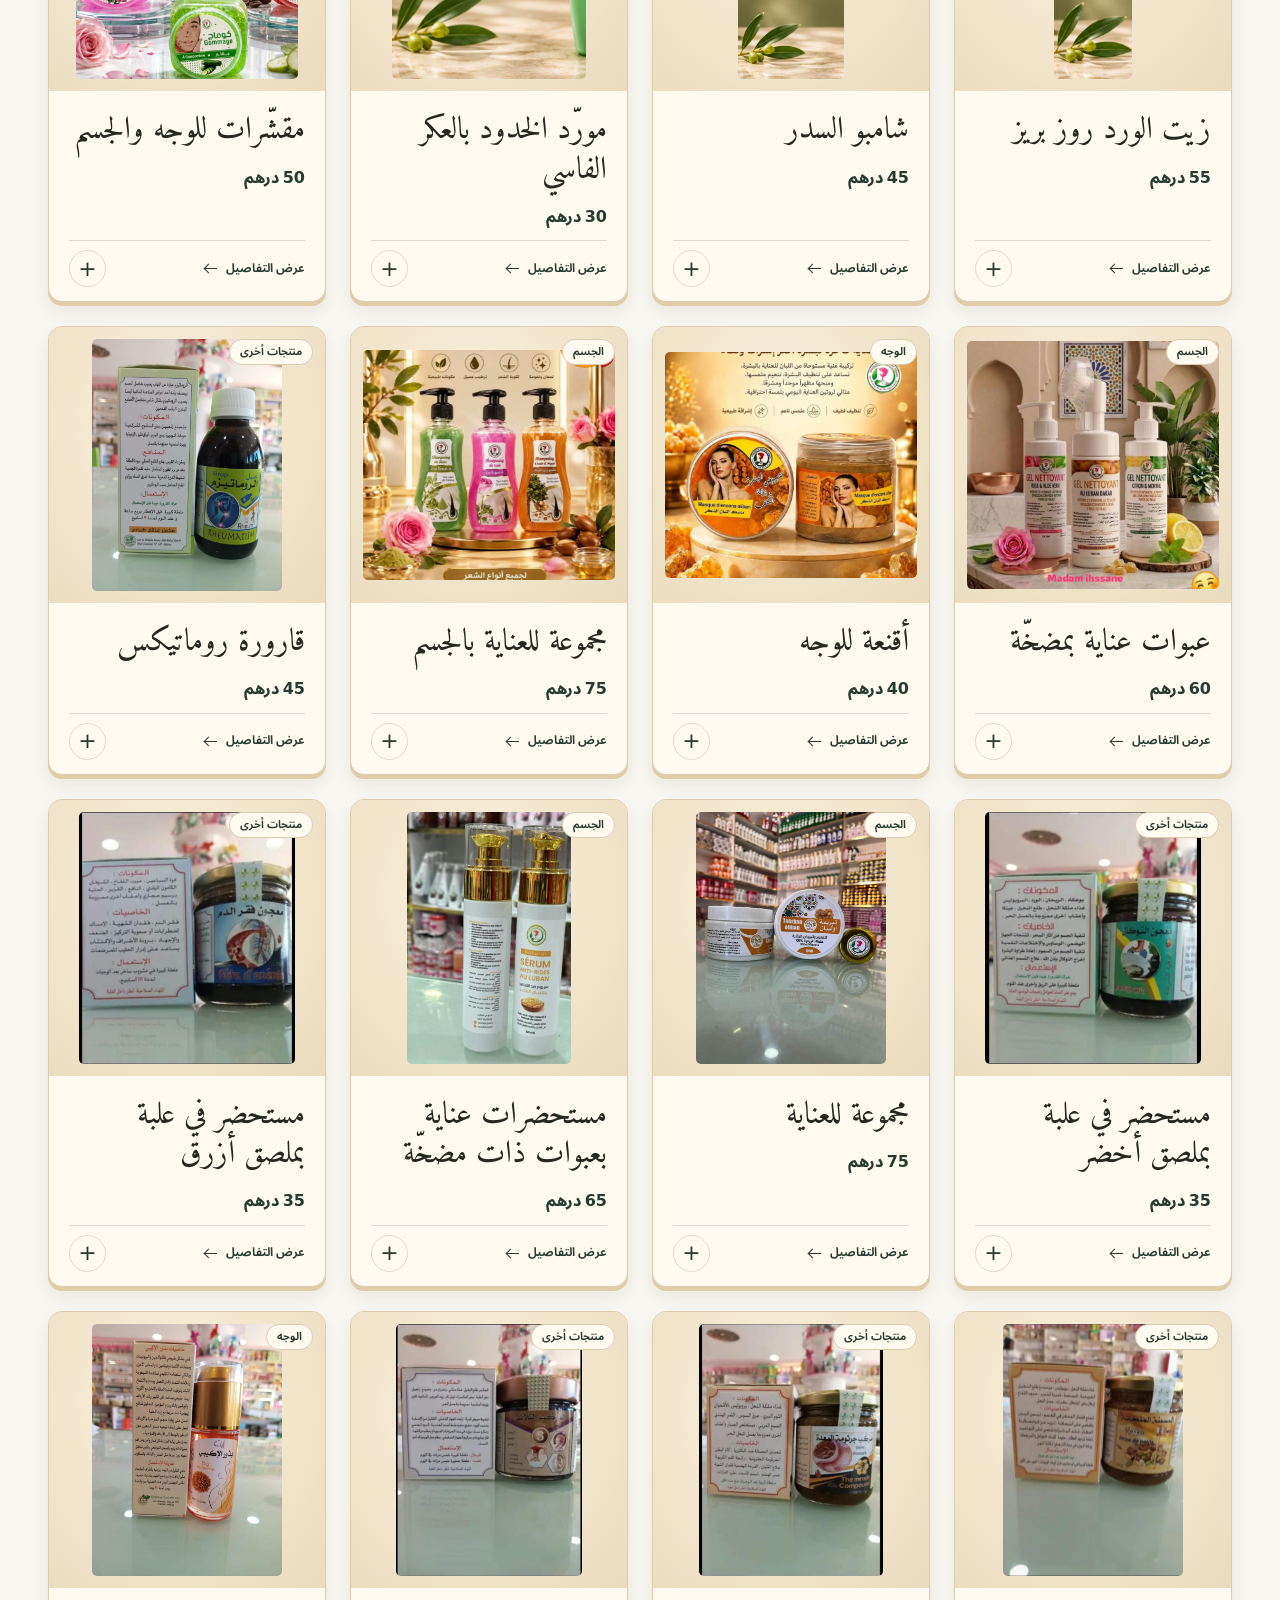
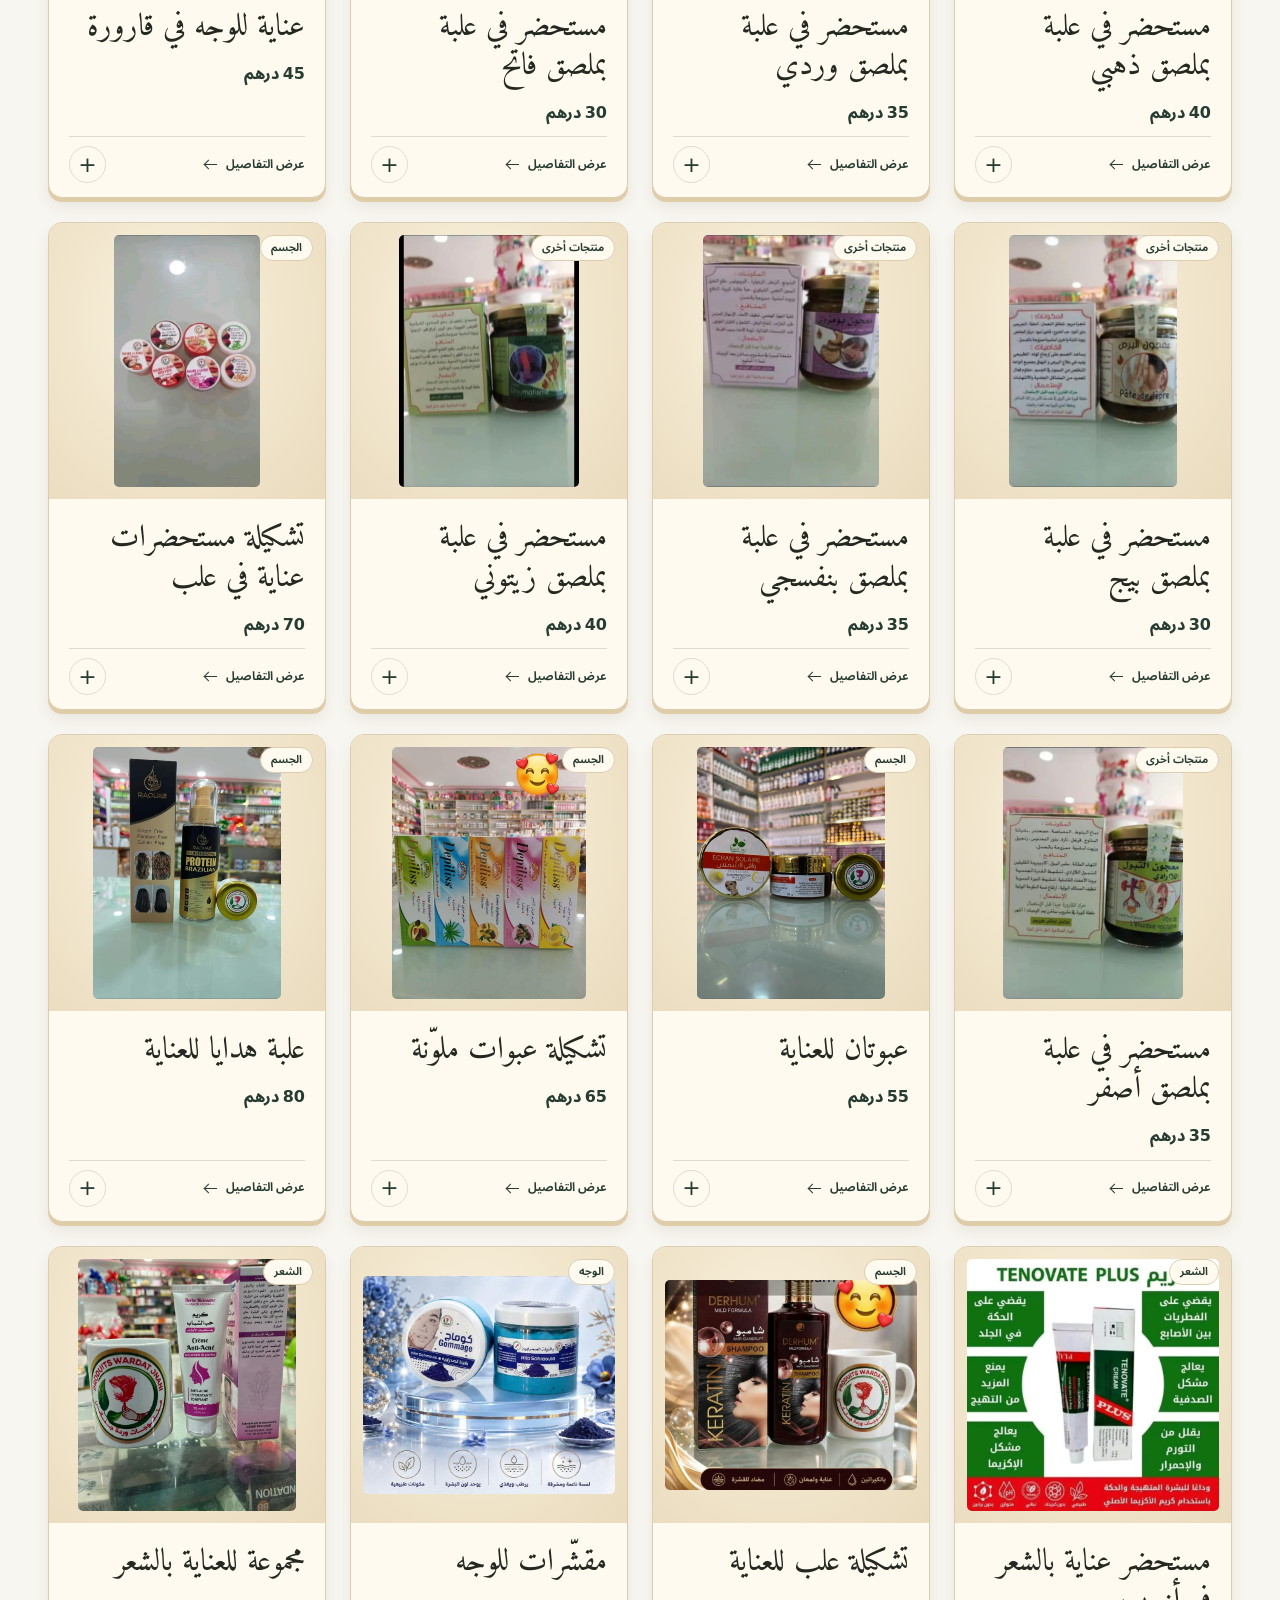
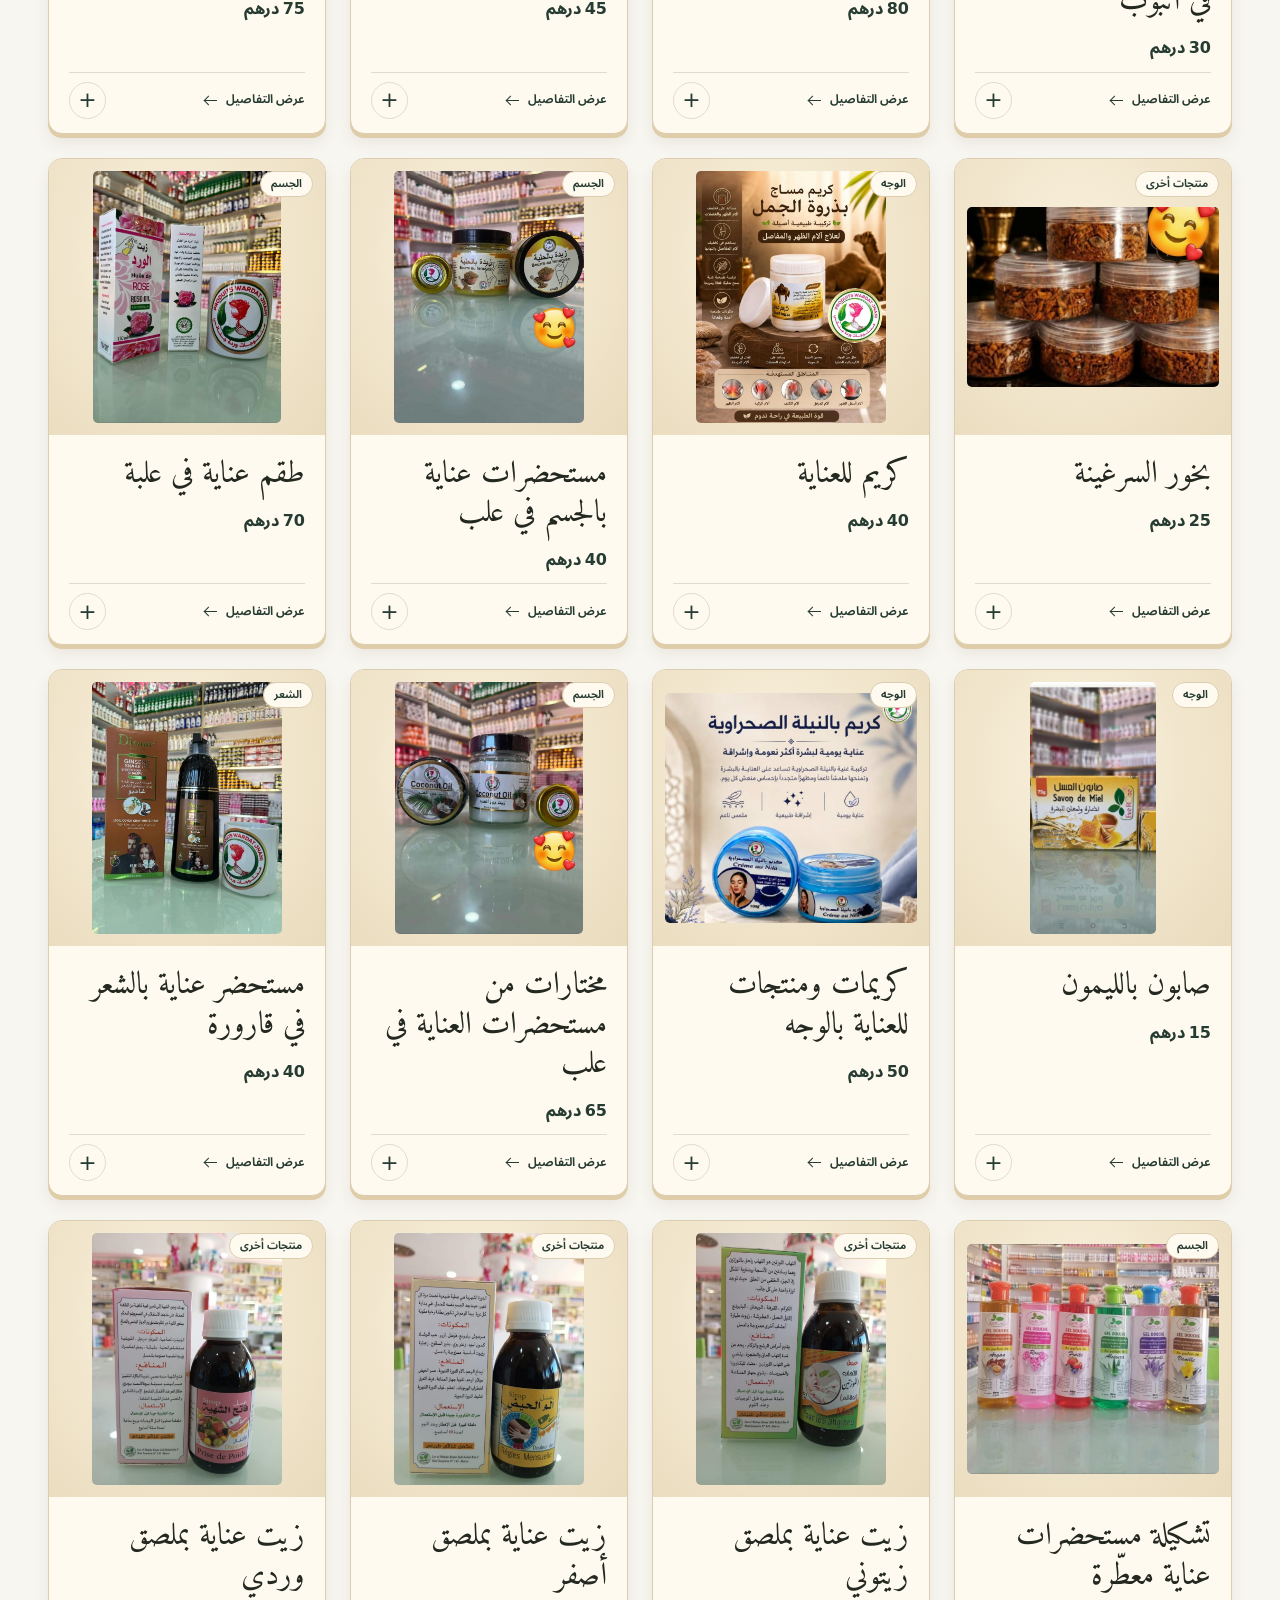
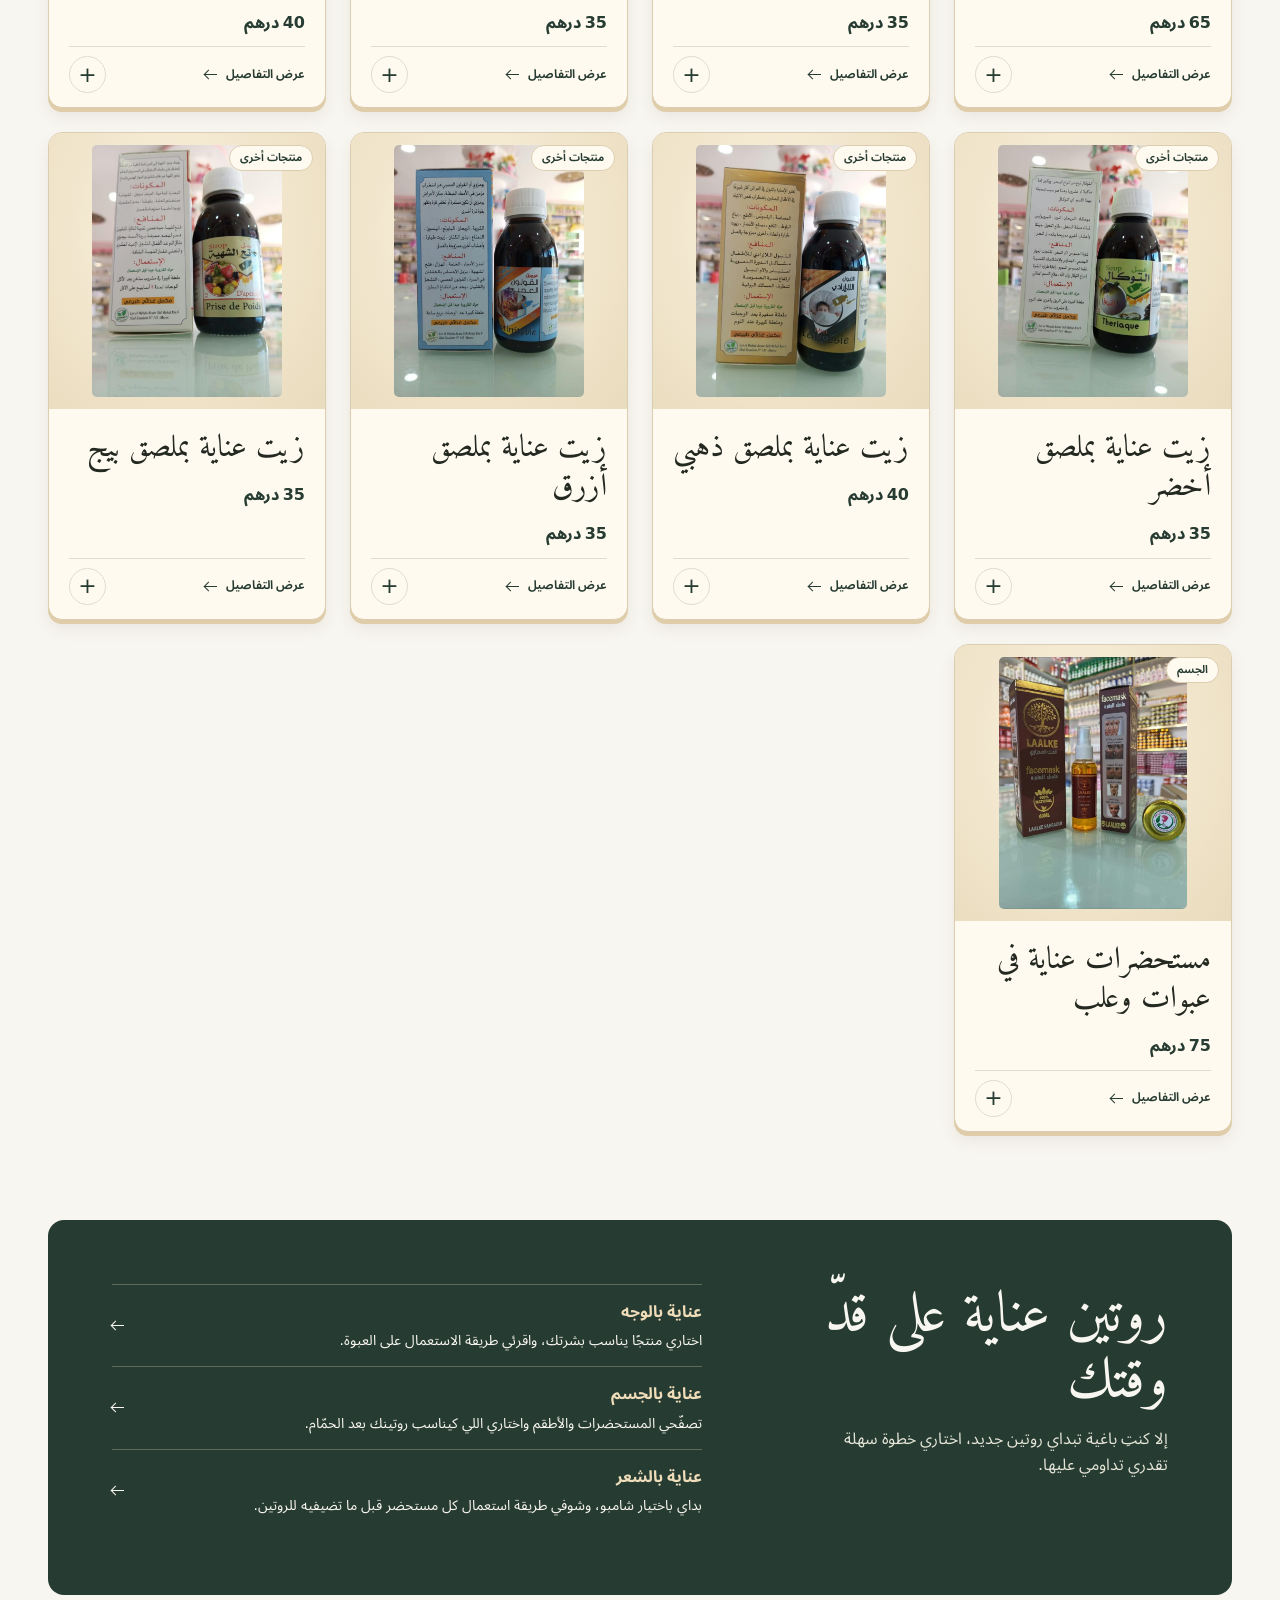
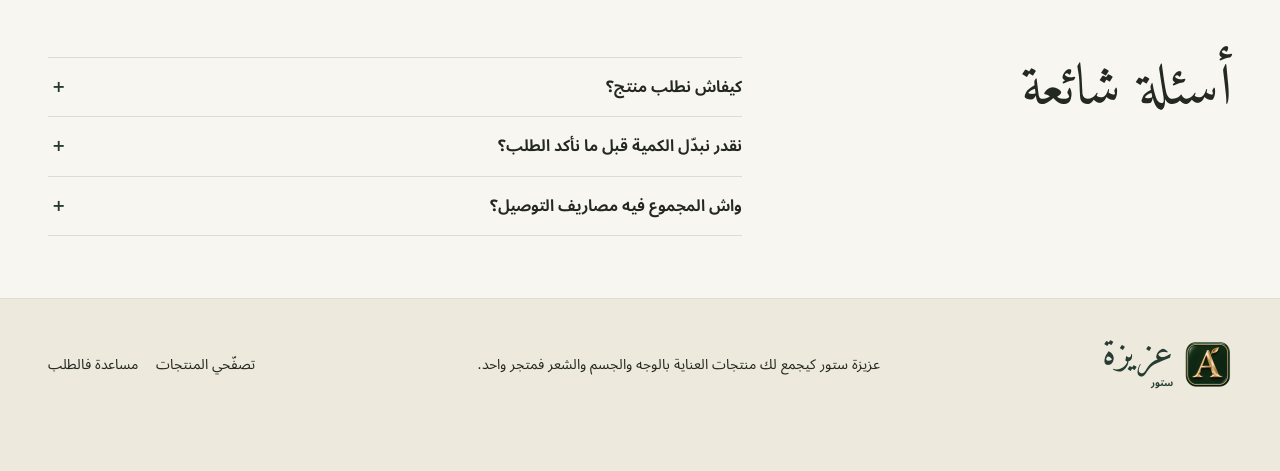
==== commit 3804d62c: "Add editorial sections and scroll animations" ====
--- a/index.html
+++ b/index.html
@@ -13,7 +13,9 @@
   <header class="header">
     <div class="wrap header-inner">
       <a class="brand" href="#" aria-label="عزيزة ستور، الصفحة الرئيسية"><img class="mark" src="images/aziza-mark.png" alt="" width="48" height="48"><span class="wordmark">عزيزة<small>ستور</small></span></a>
-      <nav aria-label="التنقّل الرئيسي"><a href="#catalogue">المنتجات</a><a href="#boutique">عن المتجر</a></nav>
+      <nav aria-label="التنقّل الرئيسي">
+        <a href="#collections">الأقسام</a><a href="#catalogue">المنتجات</a><a href="#guide">دليل العناية</a><a href="#questions">الأسئلة الشائعة</a>
+      </nav>
     </div>
   </header>
   <main>
@@ -27,6 +29,27 @@
       <img class="hero-image" src="images/hero.webp" alt="شامبو السدر وزيت الورد ومورّد الخدود بالعكر الفاسي" width="1536" height="1024" fetchpriority="high">
     </section>
 
+    <section class="collections wrap" id="collections" aria-labelledby="collections-title">
+      <div class="editorial-heading" data-reveal>
+        <h2 id="collections-title">اختاري قسم العناية</h2>
+        <p>تصفّحي المنتجات حسب الجزء اللي بغيتي تعتاني به.</p>
+      </div>
+      <div class="collection-grid">
+        <a class="collection-card" href="#catalogue" data-category="الوجه" data-reveal>
+          <span class="collection-image" data-product="33" aria-hidden="true"></span>
+          <span class="collection-copy"><strong>الوجه</strong><span>زيوت وأقنعة ومقشّرات</span><span class="arrow" aria-hidden="true"></span></span>
+        </a>
+        <a class="collection-card" href="#catalogue" data-category="الجسم" data-reveal>
+          <span class="collection-image" data-product="31" aria-hidden="true"></span>
+          <span class="collection-copy"><strong>الجسم</strong><span>مستحضرات وأطقم العناية</span><span class="arrow" aria-hidden="true"></span></span>
+        </a>
+        <a class="collection-card" href="#catalogue" data-category="الشعر" data-reveal>
+          <span class="collection-image" data-product="14" aria-hidden="true"></span>
+          <span class="collection-copy"><strong>الشعر</strong><span>شامبو ومنتجات العناية</span><span class="arrow" aria-hidden="true"></span></span>
+        </a>
+      </div>
+    </section>
+
     <section class="catalogue wrap" id="catalogue" aria-labelledby="catalogue-title">
       <div class="section-heading">
         <h2 id="catalogue-title">منتجات عزيزة</h2>
@@ -36,12 +59,42 @@
       <p id="result-count" class="result-count" aria-live="polite"></p>
       <div id="products" class="grid"></div>
     </section>
+
+    <section class="guide wrap" id="guide" aria-labelledby="guide-title" data-reveal>
+      <div class="guide-intro">
+        <h2 id="guide-title">روتين عناية على قدّ وقتك</h2>
+        <p>إلا كنتِ باغية تبداي روتين جديد، اختاري خطوة سهلة تقدري تداومي عليها.</p>
+      </div>
+      <div class="guide-links">
+        <a href="#catalogue" data-category="الوجه"><strong>عناية بالوجه</strong><span>اختاري منتجًا يناسب بشرتك، واقرئي طريقة الاستعمال على العبوة.</span><span class="arrow" aria-hidden="true"></span></a>
+        <a href="#catalogue" data-category="الجسم"><strong>عناية بالجسم</strong><span>تصفّحي المستحضرات والأطقم واختاري اللي كيناسب روتينك بعد الحمّام.</span><span class="arrow" aria-hidden="true"></span></a>
+        <a href="#catalogue" data-category="الشعر"><strong>عناية بالشعر</strong><span>بداي باختيار شامبو، وشوفي طريقة استعمال كل مستحضر قبل ما تضيفيه للروتين.</span><span class="arrow" aria-hidden="true"></span></a>
+      </div>
+    </section>
+
+    <section class="questions wrap" id="questions" aria-labelledby="questions-title" data-reveal>
+      <div class="editorial-heading"><h2 id="questions-title">أسئلة شائعة</h2></div>
+      <div class="question-list">
+        <details>
+          <summary>كيفاش نطلب منتج؟</summary>
+          <p>زيدي المنتجات للسلة، ومن بعد اختاري «متابعة الطلب». كتعمّري معلومات التوصيل وكتراجعي رسالة الطلب فواتساب. <span id="faq-demo" hidden>دابا هاد الخطوة متاحة للتجربة برقم وهمي.</span></p>
+        </details>
+        <details>
+          <summary>نقدر نبدّل الكمية قبل ما نأكد الطلب؟</summary>
+          <p>إييه، فالسلة كاين زر الزيادة وزر النقصان لكل منتج. المجموع كيتحدّث مع كل تغيير.</p>
+        </details>
+        <details>
+          <summary>واش المجموع فيه مصاريف التوصيل؟</summary>
+          <p>المجموع اللي كيبان فالسلة هو ثمن المنتجات. مصاريف التوصيل ما محسوباش فيه.</p>
+        </details>
+      </div>
+    </section>
   </main>
   <footer id="boutique">
     <div class="wrap footer-inner">
       <a class="brand" href="#"><img class="mark" src="images/aziza-mark.png" alt="" width="48" height="48"><span class="wordmark">عزيزة<small>ستور</small></span></a>
-      <p>متجر للعناية بالوجه والجسم والشعر.</p>
-      <a href="#catalogue">تصفّحي المنتجات</a>
+      <p>عزيزة ستور كيجمع لك منتجات العناية بالوجه والجسم والشعر فمتجر واحد.</p>
+      <div class="footer-links"><a href="#catalogue">تصفّحي المنتجات</a><a href="#questions">مساعدة فالطلب</a></div>
     </div>
   </footer>
   <button class="floating-cart" id="open-cart" aria-haspopup="dialog">
--- a/style.css
+++ b/style.css
@@ -295,3 +295,75 @@
 @media (prefers-reduced-motion: reduce) {
   .card, .photo .product-frame { transition: none; }
 }
+
+.collections, .questions { padding-block: 62px; }
+.collections { padding-block-end: 0; }
+.editorial-heading { margin-block-end: 23px; }
+.editorial-heading p, .guide-intro p { margin: 10px 0 0; color: var(--muted); }
+.collection-grid { display: grid; grid-template-columns: repeat(3, minmax(0, 1fr)); gap: 18px; }
+.collection-card {
+  display: grid;
+  grid-template-rows: 235px auto;
+  overflow: hidden;
+  border: 1px solid #ddcdb0;
+  border-radius: 14px;
+  background: #fffaf0;
+}
+.collection-image {
+  display: grid;
+  place-items: center;
+  container-type: size;
+  padding: 12px;
+  background: radial-gradient(ellipse at center, #fbf2df, #e9dbbd);
+  overflow: hidden;
+}
+.collection-image .product-frame { transition: transform .4s ease; }
+.collection-card:hover .product-frame { transform: scale(1.06); }
+.collection-copy { display: grid; grid-template-columns: 1fr auto; align-items: center; gap: 1px 10px; padding: 14px 17px; }
+.collection-copy strong { font: 400 30px/1.15 var(--serif); grid-column: 1; }
+.collection-copy > span:not(.arrow) { grid-column: 1; color: var(--muted); font-size: 13px; }
+.collection-copy .arrow { grid-column: 2; grid-row: 1 / 3; color: var(--forest); }
+.guide { display: grid; grid-template-columns: .85fr 1.15fr; gap: 30px; padding: clamp(22px, 5vw, 68px); border-radius: 16px; background: var(--forest); color: var(--paper); }
+.guide-intro p { color: #e5e5d8; max-width: 35ch; }
+.guide-links { display: grid; align-content: start; }
+.guide-links a { display: grid; grid-template-columns: 1fr auto; align-items: center; gap: 4px 12px; padding: 14px 0; border-block-start: 1px solid #a6a88b70; }
+.guide-links strong { font-weight: 700; color: #efddba; }
+.guide-links a > span:not(.arrow) { grid-column: 1; font-size: 14px; }
+.guide-links .arrow { grid-column: 2; grid-row: 1 / 3; }
+.guide-links a:hover strong, .footer-links a:hover { text-decoration: underline; }
+.questions { display: grid; grid-template-columns: .8fr 1.2fr; gap: 28px; }
+.question-list { border-block-start: 1px solid var(--line); }
+.question-list details { border-block-end: 1px solid var(--line); }
+.question-list summary { position: relative; padding-block: 16px; padding-inline-end: 30px; cursor: pointer; font-weight: 650; list-style: none; }
+.question-list summary::-webkit-details-marker { display: none; }
+.question-list summary::after { position: absolute; inset-inline-end: 4px; inset-block-start: 16px; color: var(--forest); content: "+"; }
+.question-list details[open] summary::after { content: "−"; }
+.question-list p { margin: 0 0 16px; color: var(--muted); font-size: 14px; }
+.footer-links { display: flex; gap: 18px; flex-wrap: wrap; }
+@keyframes rise-in {
+  from { opacity: .45; translate: 0 15px; }
+  to { opacity: 1; translate: 0 0; }
+}
+@media (prefers-reduced-motion: no-preference) {
+  html { scroll-behavior: smooth; }
+  .hero-copy, .revealed { animation: rise-in .55s ease-out both; }
+  .question-list details[open] p { animation: rise-in .25s ease-out both; }
+}
+@media (prefers-reduced-motion: reduce) {
+  .collection-image .product-frame { transition: none; transform: none; }
+}
+@media (max-width: 680px) {
+  .header-inner { height: auto; min-height: 72px; flex-wrap: wrap; gap: 8px; padding-block: 12px; }
+  .header-inner nav { display: flex; justify-content: space-between; width: 100%; gap: 10px; font-size: 12px; }
+  .collections, .questions { padding-block-start: 38px; }
+  .questions { padding-block-end: 42px; }
+  .collection-grid { gap: 7px; }
+  .collection-card { grid-template-rows: clamp(105px, 29vw, 180px) auto; border-radius: 9px; }
+  .collection-image { padding: 5px; }
+  .collection-copy { padding: 8px 6px; grid-template-columns: 1fr; }
+  .collection-copy strong { font-size: 22px; }
+  .collection-copy > span:not(.arrow) { font-size: 10px; }
+  .collection-copy .arrow { display: none; }
+  .guide, .questions { grid-template-columns: 1fr; gap: 14px; }
+  .questions .editorial-heading { margin: 0; }
+}
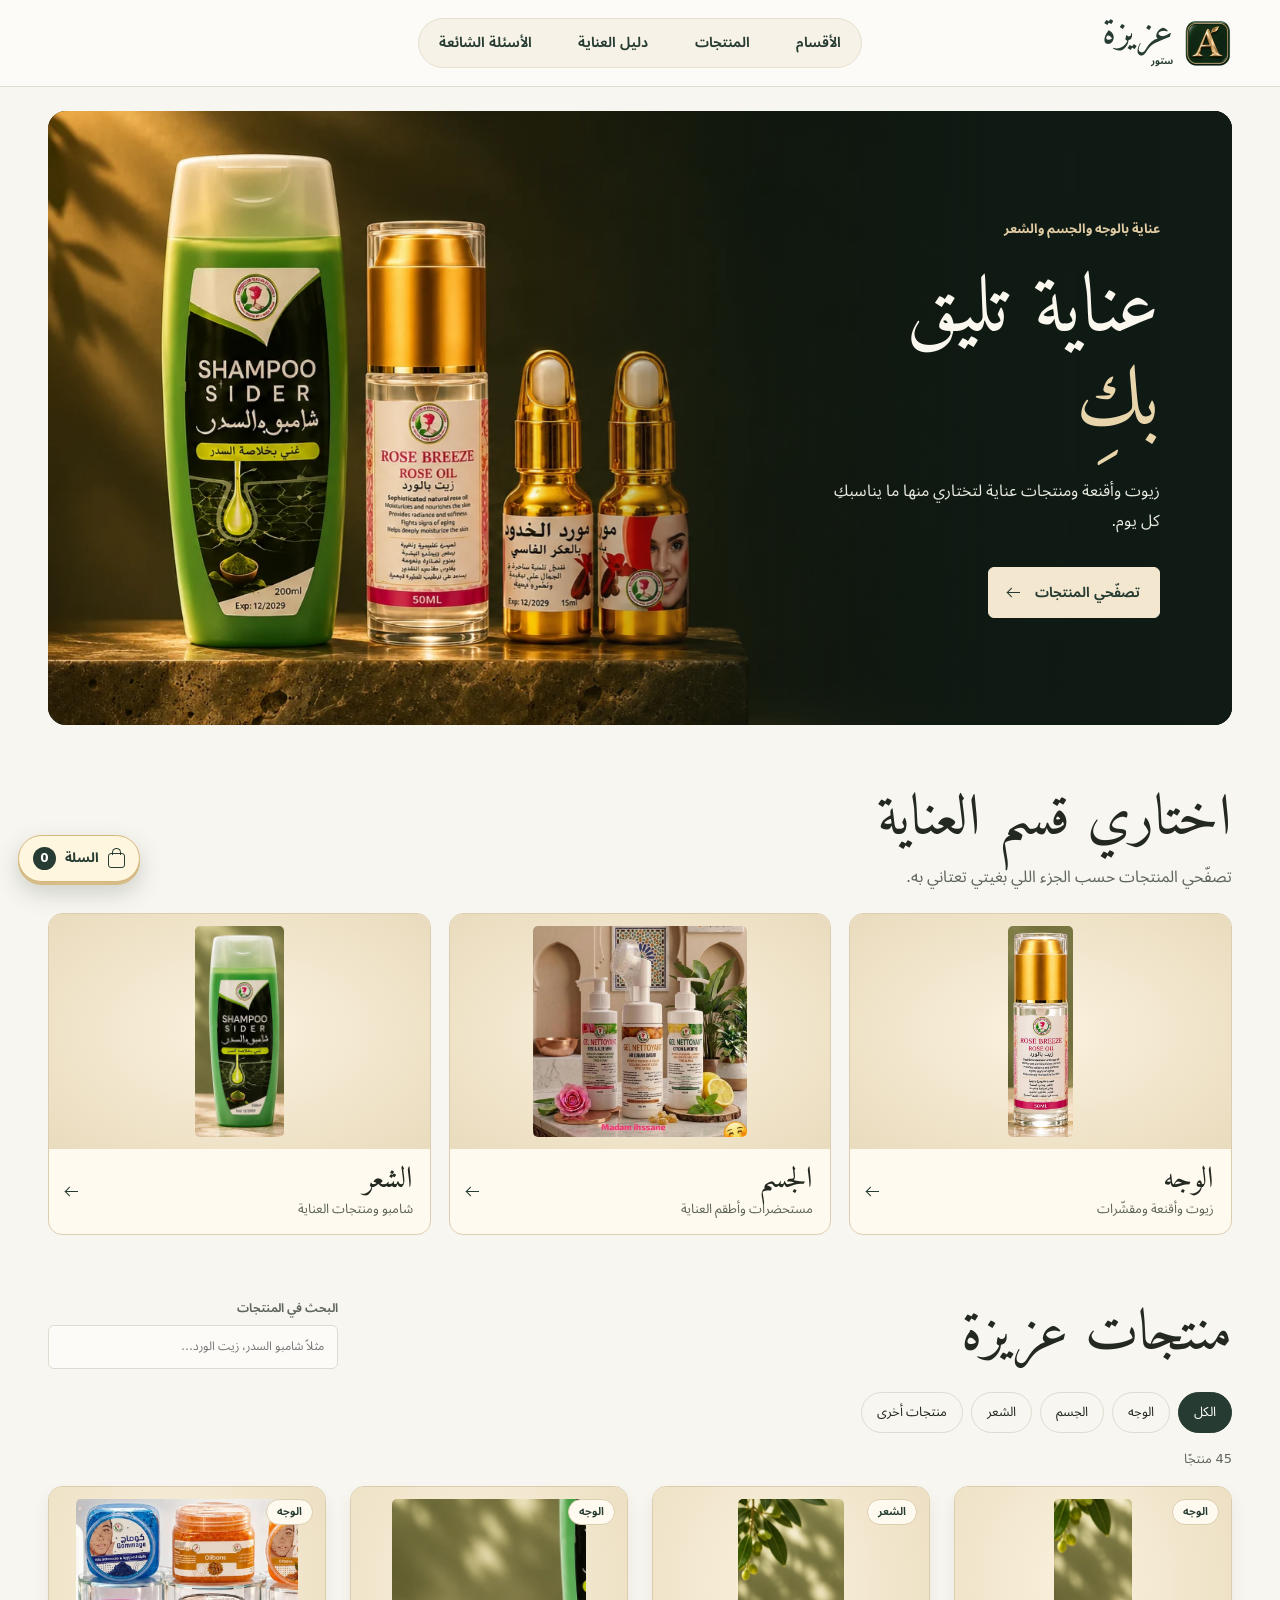
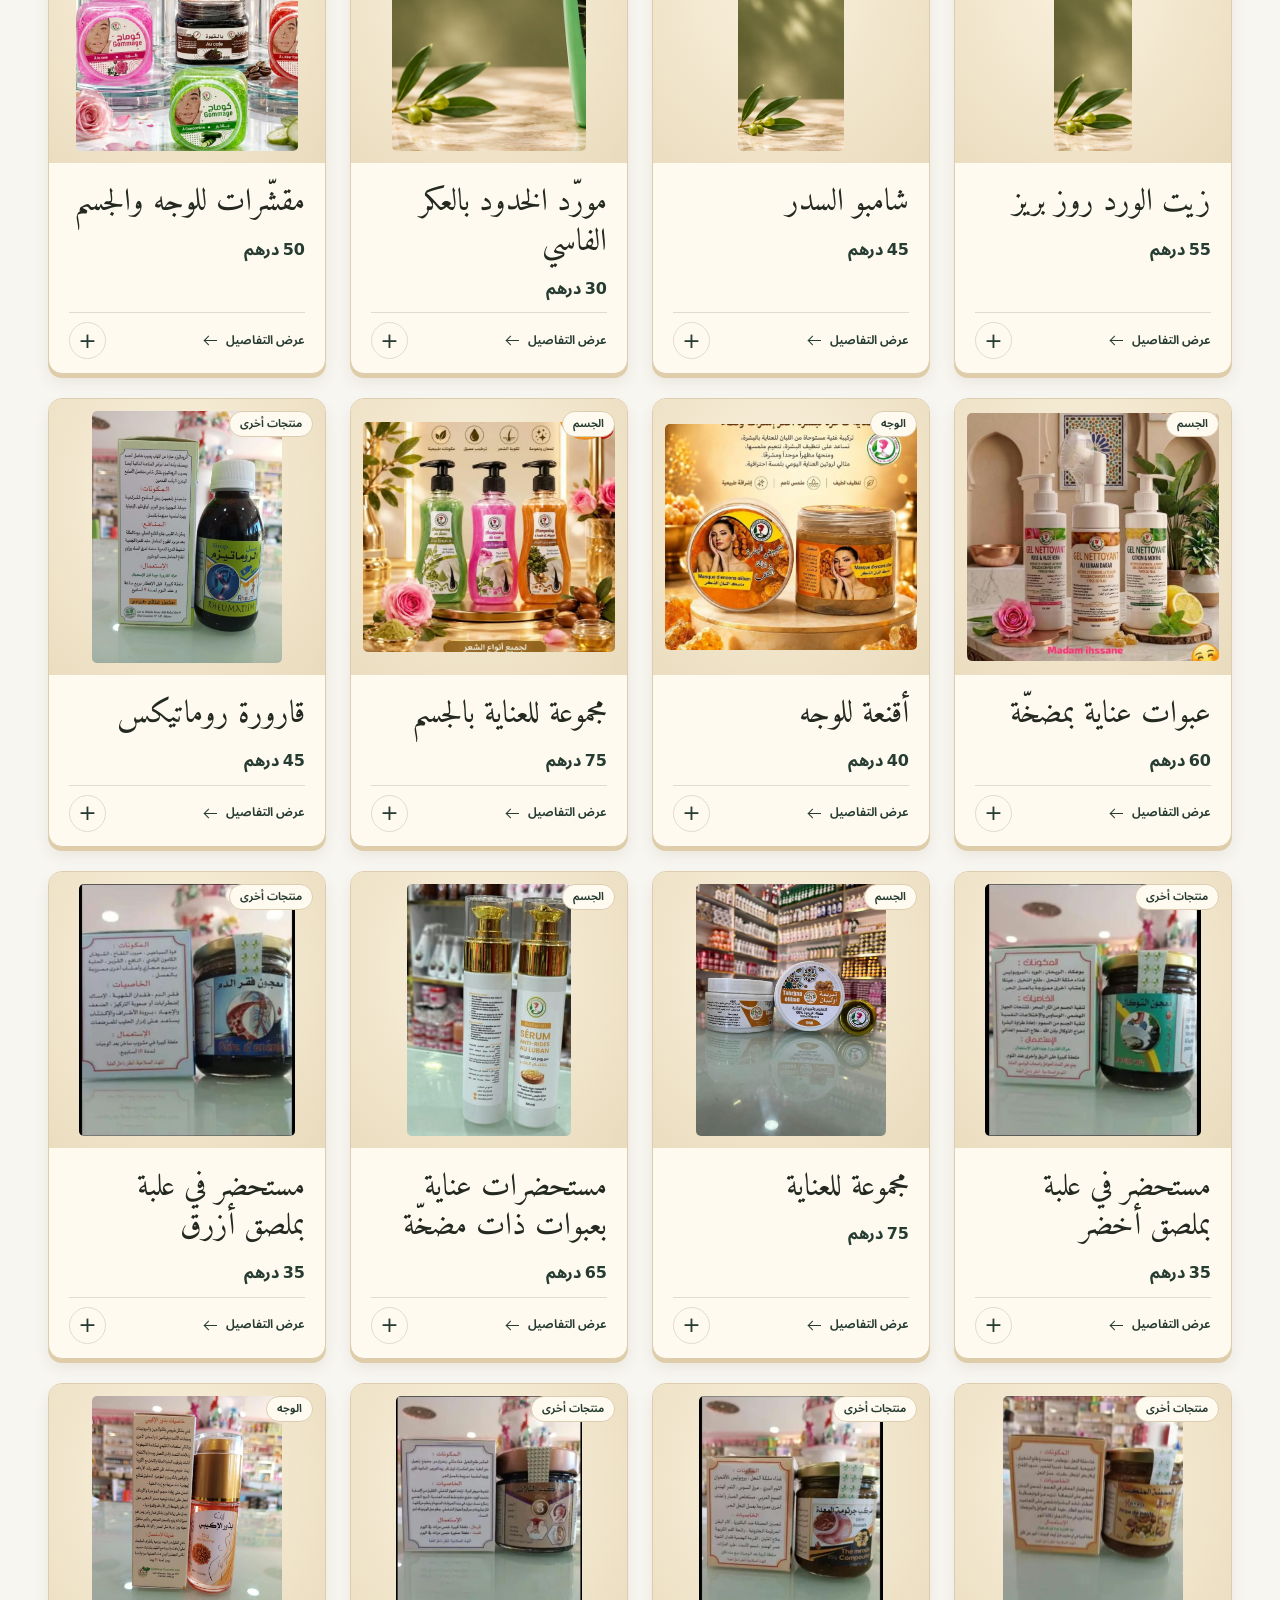
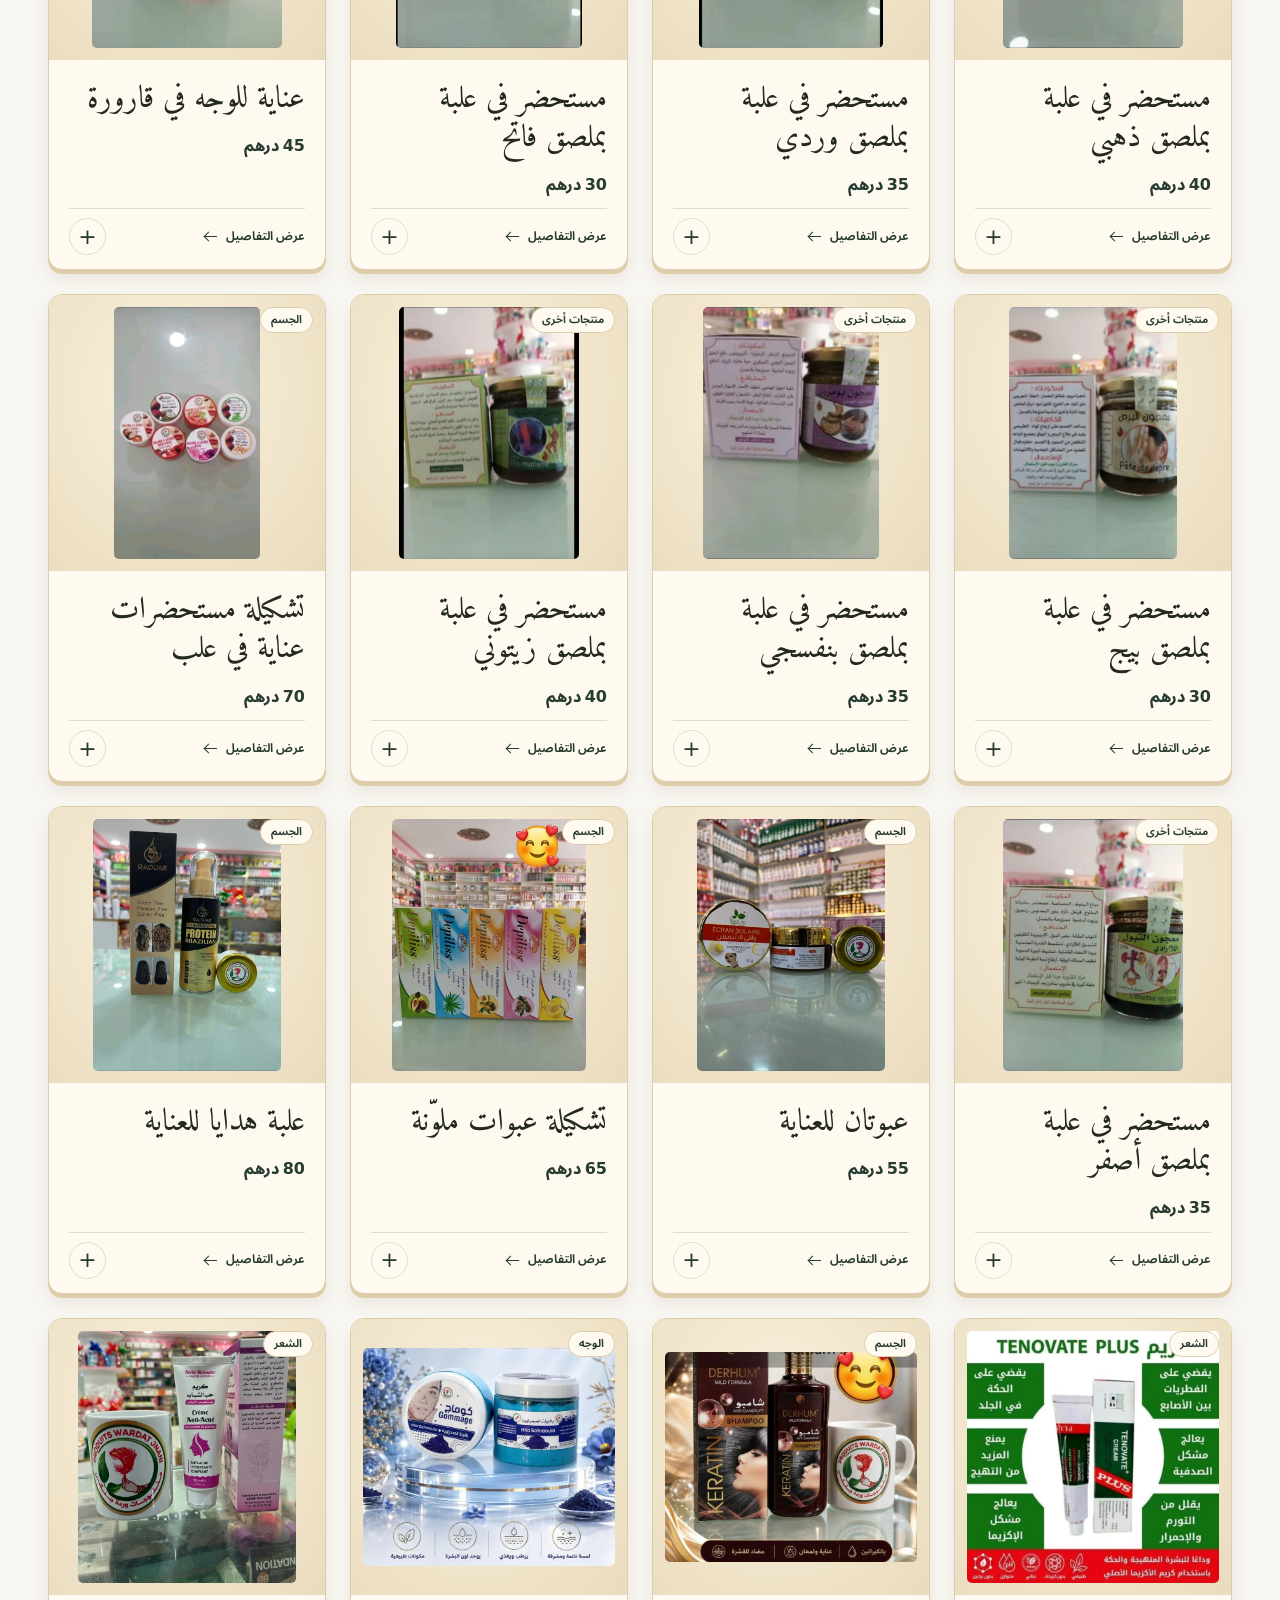
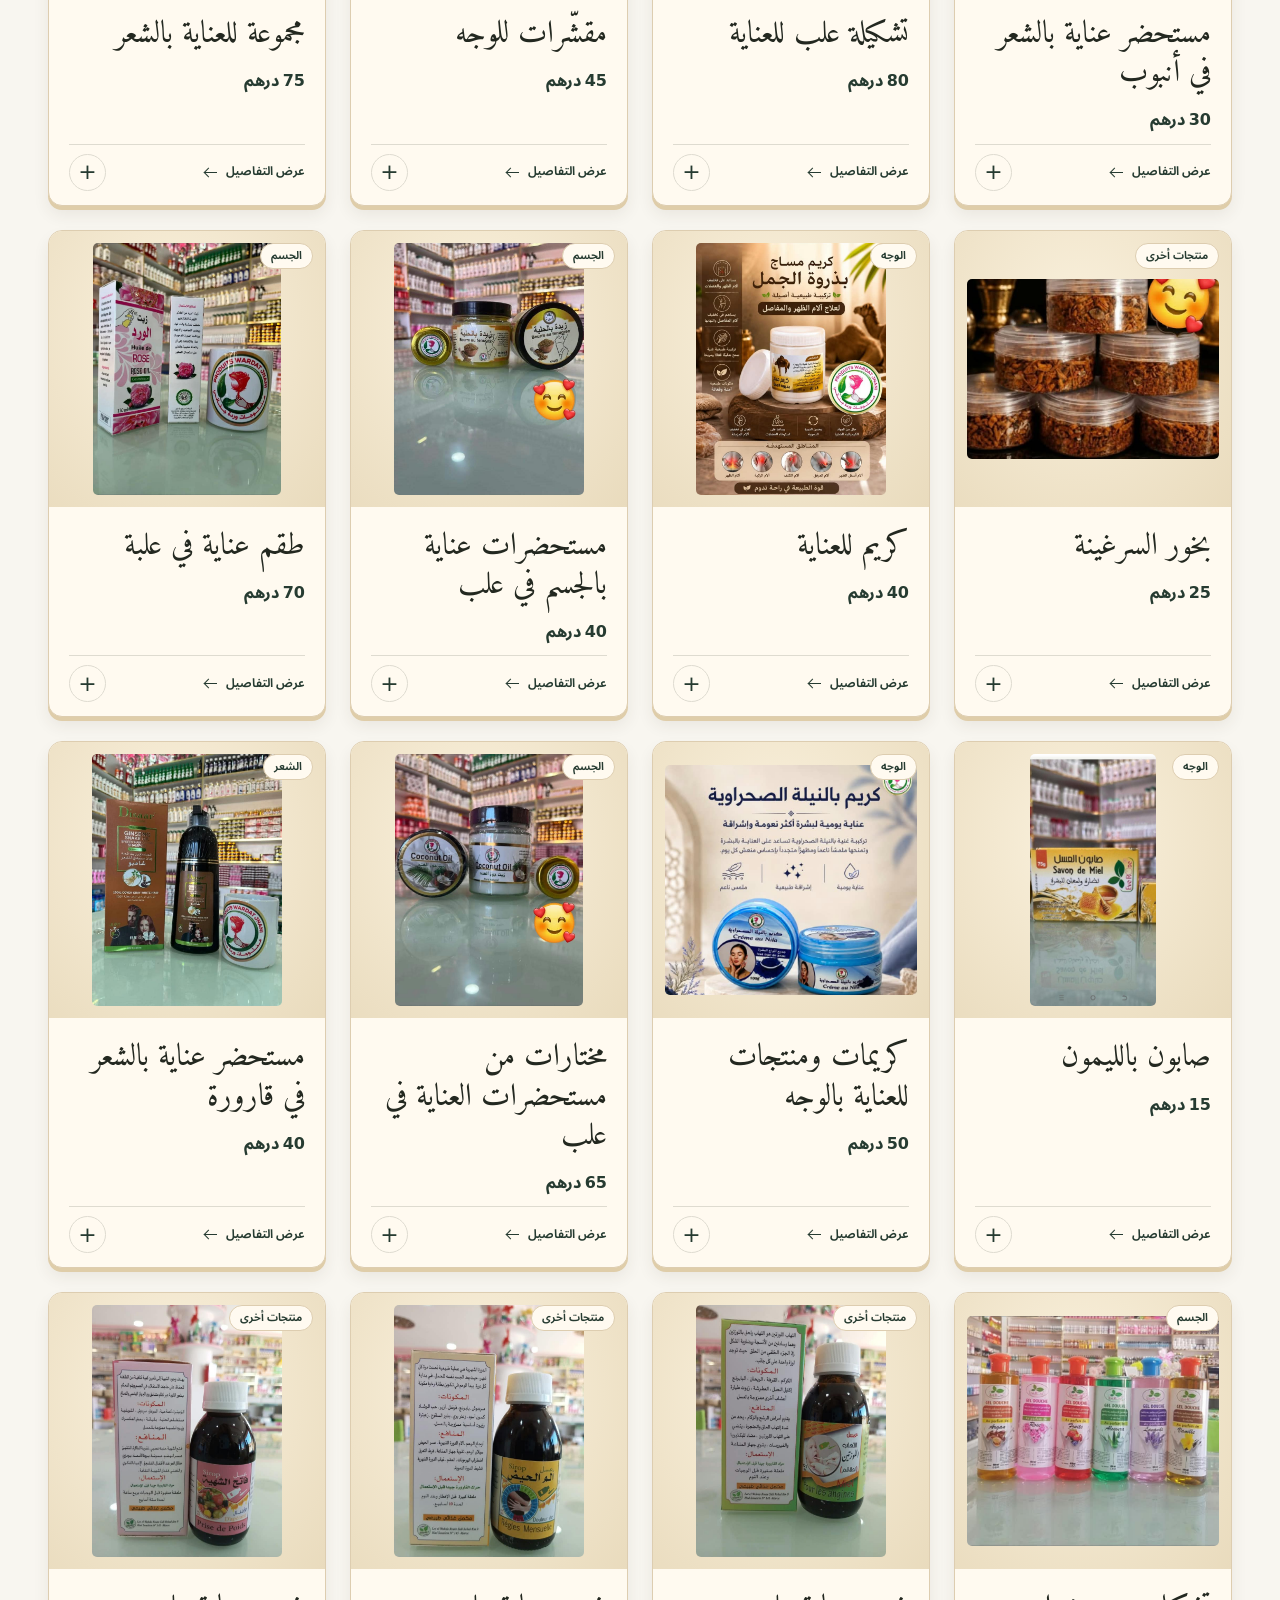
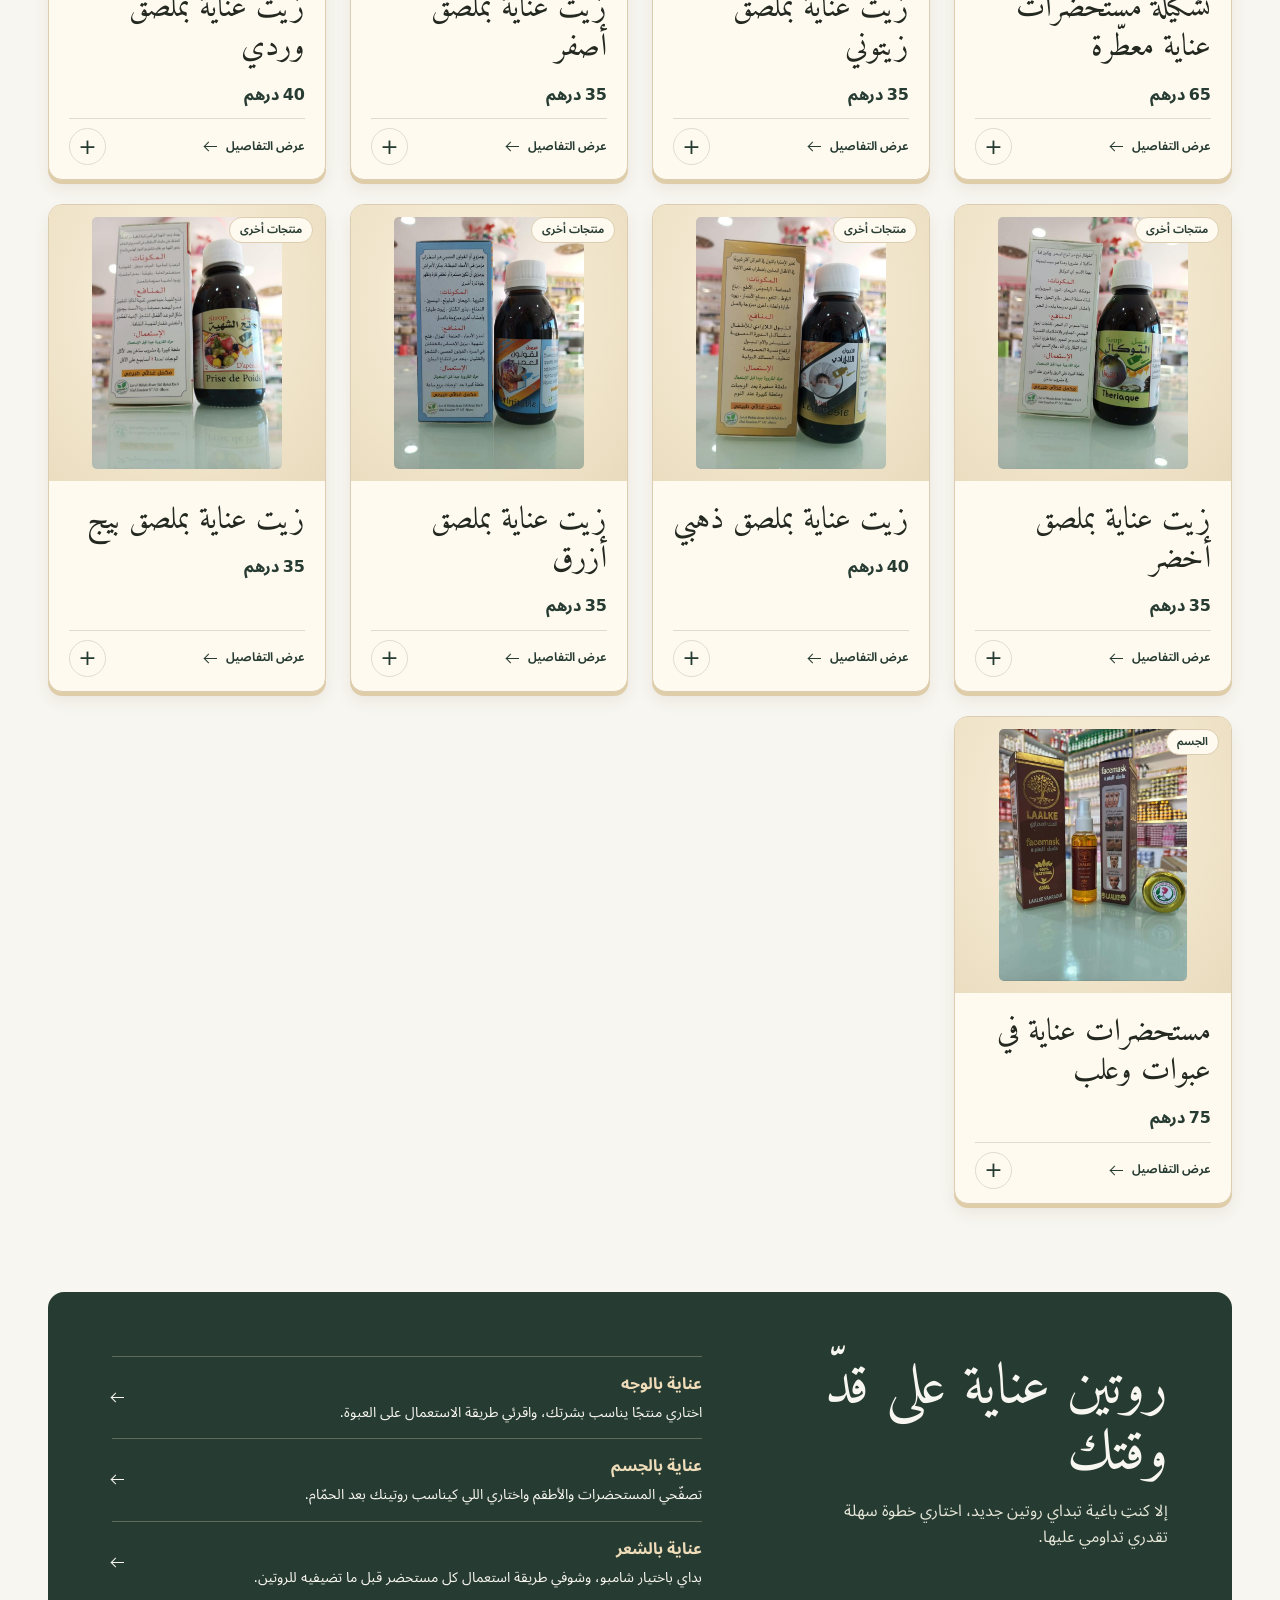
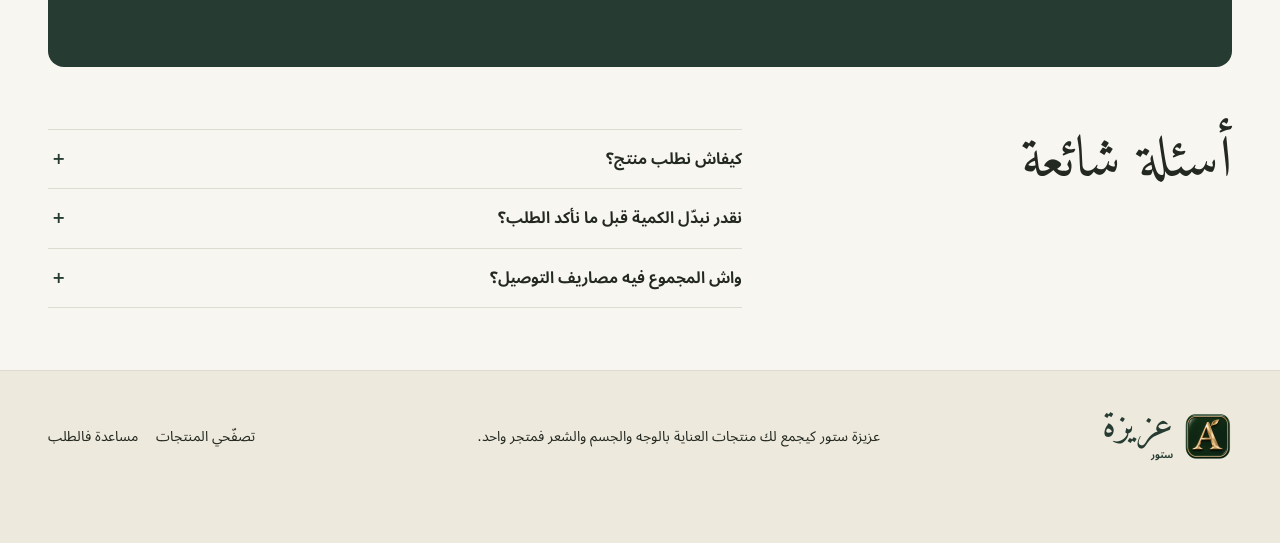
==== commit 65aa3770: "Create cinematic hero and center storefront navigation" ====
--- a/index.html
+++ b/index.html
@@ -26,7 +26,9 @@
         <p>زيوت وأقنعة ومنتجات عناية لتختاري منها ما يناسبكِ كل يوم.</p>
         <a class="button" href="#catalogue">تصفّحي المنتجات <span class="arrow" aria-hidden="true"></span></a>
       </div>
-      <img class="hero-image" src="images/hero.webp" alt="شامبو السدر وزيت الورد ومورّد الخدود بالعكر الفاسي" width="1536" height="1024" fetchpriority="high">
+      <div class="hero-media">
+        <img class="hero-image" src="images/hero-cinematic.webp" alt="شامبو السدر وزيت الورد ومورّد الخدود بالعكر الفاسي" width="1536" height="1024" fetchpriority="high">
+      </div>
     </section>
 
     <section class="collections wrap" id="collections" aria-labelledby="collections-title">
--- a/style.css
+++ b/style.css
@@ -29,13 +29,48 @@
 a { color: inherit; text-decoration: none; }
 .wrap { width: min(1320px, calc(100% - 96px)); margin-inline: auto; }
 .header { background: #fcfbf7; border-bottom: 1px solid var(--line); }
-.header-inner { height: 86px; display: flex; align-items: center; justify-content: space-between; gap: 18px; }
+.header-inner {
+  min-height: 86px;
+  display: grid;
+  grid-template-columns: minmax(0, 1fr) auto minmax(0, 1fr);
+  align-items: center;
+  gap: 14px;
+}
 .brand { display: inline-flex; align-items: center; gap: 11px; width: max-content; color: var(--forest); }
 .mark { display: block; flex: none; }
 .wordmark { font: 400 38px/.82 var(--serif); }
 .wordmark small { display: block; font: 650 10px/1.35 var(--sans); margin-top: 5px; }
-nav { display: flex; gap: 34px; font-size: 14px; }
-nav a:hover, footer a:hover { text-decoration: underline; text-underline-offset: 4px; }
+.header nav {
+  grid-column: 2;
+  display: flex;
+  justify-content: center;
+  align-items: center;
+  gap: clamp(2px, 1vw, 13px);
+  padding: 4px;
+  border: 1px solid #e8dfcd;
+  border-radius: 99px;
+  background: #f7f2e8;
+  color: var(--forest);
+  font-size: 14px;
+  font-weight: 650;
+}
+.header nav a {
+  position: relative;
+  padding: 8px clamp(8px, 1.3vw, 19px);
+  border-radius: 99px;
+  white-space: nowrap;
+}
+.header nav a:is(:hover, :focus-visible) { background: #e8dec8; }
+.header nav a::after {
+  position: absolute;
+  inset: auto 30% 5px;
+  height: 1px;
+  background: #956d35;
+  content: "";
+  transform: scaleX(0);
+}
+.header nav a:is(:hover, :focus-visible)::after { transform: scaleX(1); }
+footer a:hover { text-decoration: underline; text-underline-offset: 4px; }
 .filters button, .close {
   border: 1px solid var(--line);
   background: transparent;
@@ -91,14 +126,28 @@
   font-size: 12px;
 }
 .hero {
+  position: relative;
+  isolation: isolate;
   margin-top: 24px;
-  min-height: 520px;
-  display: grid;
-  grid-template-columns: .83fr 1.17fr;
+  min-height: clamp(520px, 48vw, 640px);
+  display: grid;
+  grid-template-columns: minmax(0, .92fr) minmax(0, 1.08fr);
   border-radius: 18px;
   overflow: hidden;
-  background: var(--forest);
+  background: #111d17;
   color: #faf7ee;
+}
+.hero-media {
+  position: absolute;
+  z-index: -1;
+  inset: 0;
+  overflow: hidden;
+}
+.hero-media::after {
+  position: absolute;
+  inset: 0;
+  background: linear-gradient(270deg, #101b15 2%, #101b15e8 21%, #101b1570 40%, transparent 60%);
+  content: "";
 }
 .hero-copy { padding: clamp(34px, 5.6vw, 85px); align-self: center; }
 .eyebrow { font-size: 13px; font-weight: 700; color: #e1cba3; margin: 0 0 24px; }
@@ -106,7 +155,7 @@
 h1 { font-size: clamp(58px, 6.5vw, 94px); line-height: 1.12; }
 h1 em { display: block; color: #e8d5ac; font-style: normal; }
 .hero-copy > p:not(.eyebrow) { color: #e8e9df; line-height: 1.85; max-width: 330px; margin: 27px 0 30px; }
-.hero-image { display: block; width: 100%; height: 100%; min-height: 0; object-fit: cover; }
+.hero-image { display: block; width: 100%; height: 100%; min-height: 0; object-fit: cover; object-position: 50% 44%; }
 .button {
   display: inline-flex;
   align-items: center;
@@ -259,21 +308,21 @@
 @media (max-width: 1000px) {
   .wrap { width: calc(100% - 56px); }
   .grid { grid-template-columns: repeat(3, minmax(0, 1fr)); gap: 16px; }
-  .hero { min-height: 430px; }
+  .hero { min-height: 490px; }
 }
 @media (max-width: 680px) {
   .wrap { width: calc(100% - 28px); }
-  .header-inner { height: 69px; }
-  nav { display: none; }
   .floating-cart { inset-inline-end: max(12px, env(safe-area-inset-left)); }
   .brand { gap: 8px; }
   .mark { width: 42px; height: 42px; }
   .wordmark { font-size: 33px; }
   .hero { min-height: 0; grid-template-columns: 1fr; margin-top: 14px; border-radius: 12px; }
-  .hero-copy { padding: 31px 23px; }
+  .hero-copy { padding: 34px 23px 12px; }
+  .hero-media { position: relative; z-index: auto; aspect-ratio: 1.38; }
+  .hero-media::after { background: linear-gradient(#111d17b0, transparent 17%); }
+  .hero-image { position: absolute; left: 0; width: 155%; height: 100%; object-position: left 43%; }
   .hero-copy > p:not(.eyebrow) { margin-block: 19px; }
   .eyebrow { margin-bottom: 17px; }
-  .hero-image { height: auto; aspect-ratio: 1.55; }
   .catalogue { padding-block: 37px 54px; }
   .section-heading { align-items: start; flex-direction: column; gap: 17px; }
   .search, .search input { width: 100%; }
@@ -344,17 +393,46 @@
   from { opacity: .45; translate: 0 15px; }
   to { opacity: 1; translate: 0 0; }
 }
+@keyframes header-enter {
+  from { opacity: .25; translate: 0 -8px; }
+  to { opacity: 1; translate: 0 0; }
+}
+@keyframes hero-image-enter {
+  from { opacity: .5; clip-path: inset(0 0 0 15%); scale: 1.035; }
+  to { opacity: 1; clip-path: inset(0); scale: 1; }
+}
 @media (prefers-reduced-motion: no-preference) {
   html { scroll-behavior: smooth; }
-  .hero-copy, .revealed { animation: rise-in .55s ease-out both; }
+
+  .header .brand, .header nav a {
+    animation: header-enter .46s ease-out both;
+  }
+  .header nav a:nth-child(1) { animation-delay: .06s; }
+  .header nav a:nth-child(2) { animation-delay: .11s; }
+  .header nav a:nth-child(3) { animation-delay: .16s; }
+  .header nav a:nth-child(4) { animation-delay: .21s; }
+  .header nav a::after { transition: transform .2s ease-out; }
+
+  .hero-image { animation: hero-image-enter .84s cubic-bezier(.22, .8, .28, 1) both; }
+  .hero-copy > * { animation: rise-in .58s cubic-bezier(.22, .8, .28, 1) both; }
+  .hero-copy > h1 { animation-delay: .10s; }
+  .hero-copy > p:not(.eyebrow) { animation-delay: .19s; }
+  .hero-copy > .button { animation-delay: .27s; }
+  .hero .button .arrow { transition: translate .2s ease-out; }
+  .hero .button:is(:hover, :focus-visible) .arrow { translate: -4px 0; }
+
+  .revealed { animation: rise-in .55s ease-out both; }
   .question-list details[open] p { animation: rise-in .25s ease-out both; }
 }
 @media (prefers-reduced-motion: reduce) {
   .collection-image .product-frame { transition: none; transform: none; }
 }
+@media (max-width: 760px) {
+  .header-inner { grid-template-columns: 1fr; justify-items: center; gap: 12px; padding-block: 12px; }
+  .header nav { grid-column: 1; max-width: 100%; gap: 1px; font-size: 12px; }
+  .header nav a { padding-inline: clamp(5px, 1.7vw, 12px); }
+}
 @media (max-width: 680px) {
-  .header-inner { height: auto; min-height: 72px; flex-wrap: wrap; gap: 8px; padding-block: 12px; }
-  .header-inner nav { display: flex; justify-content: space-between; width: 100%; gap: 10px; font-size: 12px; }
   .collections, .questions { padding-block-start: 38px; }
   .questions { padding-block-end: 42px; }
   .collection-grid { gap: 7px; }
